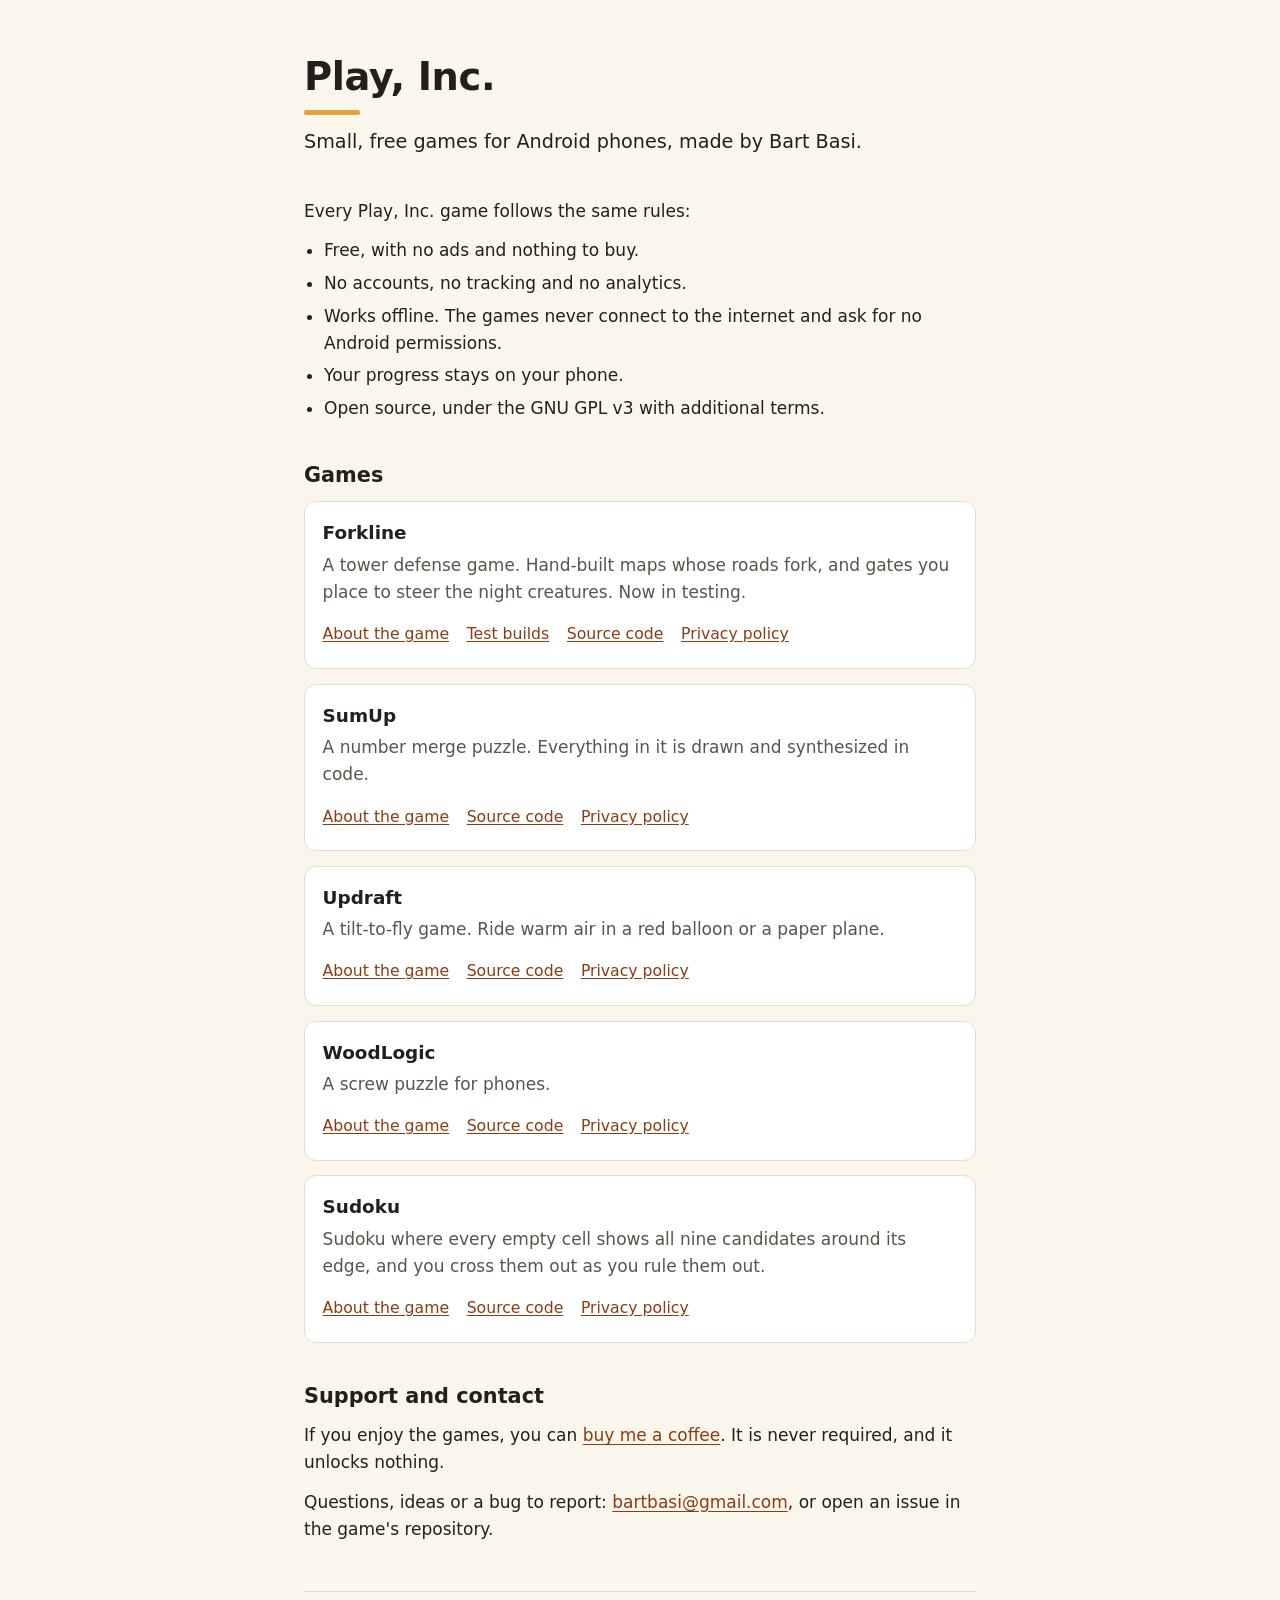
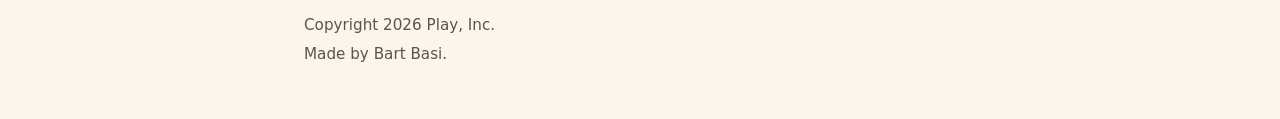
==== index.html @ bda2be67 "The Play, Inc. website: one page listing the games Lists Forkline, SumUp, Updraft, WoodLogic and Sud" ====
<!DOCTYPE html>
<html lang="en">
<head>
<meta charset="utf-8">
<meta name="viewport" content="width=device-width, initial-scale=1">
<title>Play, Inc.</title>
<meta name="description" content="Play, Inc. makes small, free games for Android phones. Offline, open source, no ads and no tracking.">
<style>
:root {
  color-scheme: light dark;
  --bg: #fbf6ec;
  --card: #ffffff;
  --ink: #23201c;
  --muted: #5b544a;
  --line: #e4dccd;
  --link: #8a3c12;
  --accent: #e3a33a;
}
@media (prefers-color-scheme: dark) {
  :root {
    --bg: #1b1a24;
    --card: #252431;
    --ink: #f3ece0;
    --muted: #b9b1a3;
    --line: #3a3847;
    --link: #f2b860;
    --accent: #e3a33a;
  }
}
* { box-sizing: border-box; }
html { background: var(--bg); }
body {
  margin: 0 auto;
  padding: 1.5rem 1rem 3rem;
  max-width: 44rem;
  background: var(--bg);
  color: var(--ink);
  font-family: system-ui, -apple-system, "Segoe UI", Roboto, "Helvetica Neue", Arial, sans-serif;
  font-size: 1.0625rem;
  line-height: 1.6;
}
header { padding: 2rem 0 1rem; }
h1 { font-size: 2.4rem; line-height: 1.1; margin: 0 0 0.75rem; letter-spacing: -0.01em; }
h1::after {
  content: "";
  display: block;
  width: 3.5rem;
  height: 0.3rem;
  margin-top: 0.75rem;
  border-radius: 0.2rem;
  background: var(--accent);
}
h2 { font-size: 1.3rem; line-height: 1.3; margin: 2.5rem 0 0.75rem; }
h3 { font-size: 1.15rem; margin: 0 0 0.25rem; }
p, ul { margin: 0.75rem 0; }
.lead { font-size: 1.2rem; color: var(--ink); }
a { color: var(--link); text-decoration: underline; text-underline-offset: 0.15em; }
.promise { padding-left: 1.25rem; }
.promise li { margin: 0.35rem 0; }
.games { list-style: none; padding: 0; margin: 0; display: grid; gap: 0.9rem; }
.games li {
  background: var(--card);
  border: 1px solid var(--line);
  border-radius: 0.75rem;
  padding: 1rem 1.1rem;
}
.games p { margin: 0.25rem 0 0.6rem; color: var(--muted); }
.links { display: flex; flex-wrap: wrap; gap: 0.4rem 1.1rem; font-size: 0.98rem; }
.links a { display: inline-block; padding: 0.35rem 0; }
footer {
  margin-top: 3rem;
  padding-top: 1rem;
  border-top: 1px solid var(--line);
  color: var(--muted);
  font-size: 0.95rem;
}
footer p { margin: 0.3rem 0; }
</style>
</head>
<body>
<header>
<h1>Play, Inc.</h1>
<p class="lead">Small, free games for Android phones, made by Bart Basi.</p>
</header>

<main>
<p>Every Play, Inc. game follows the same rules:</p>
<ul class="promise">
<li>Free, with no ads and nothing to buy.</li>
<li>No accounts, no tracking and no analytics.</li>
<li>Works offline. The games never connect to the internet and ask for no Android permissions.</li>
<li>Your progress stays on your phone.</li>
<li>Open source, under the GNU GPL v3 with additional terms.</li>
</ul>

<h2>Games</h2>
<ul class="games">
<li>
<h3>Forkline</h3>
<p>A tower defense game. Hand-built maps whose roads fork, and gates you place to steer the night creatures. Now in testing.</p>
<div class="links">
<a href="https://bartbasi.github.io/forkline/">About the game</a>
<a href="https://github.com/bartbasi/forkline/releases">Test builds</a>
<a href="https://github.com/bartbasi/forkline">Source code</a>
<a href="https://bartbasi.github.io/forkline/privacy-policy/">Privacy policy</a>
</div>
</li>
<li>
<h3>SumUp</h3>
<p>A number merge puzzle. Everything in it is drawn and synthesized in code.</p>
<div class="links">
<a href="https://bartbasi.github.io/SumUp/">About the game</a>
<a href="https://github.com/bartbasi/SumUp">Source code</a>
<a href="https://bartbasi.github.io/SumUp/privacy/">Privacy policy</a>
</div>
</li>
<li>
<h3>Updraft</h3>
<p>A tilt-to-fly game. Ride warm air in a red balloon or a paper plane.</p>
<div class="links">
<a href="https://bartbasi.github.io/Updraft/">About the game</a>
<a href="https://github.com/bartbasi/Updraft">Source code</a>
<a href="https://bartbasi.github.io/Updraft/privacy-policy/">Privacy policy</a>
</div>
</li>
<li>
<h3>WoodLogic</h3>
<p>A screw puzzle for phones.</p>
<div class="links">
<a href="https://bartbasi.github.io/WoodLogic/">About the game</a>
<a href="https://github.com/bartbasi/WoodLogic">Source code</a>
<a href="https://bartbasi.github.io/WoodLogic/privacy-policy/">Privacy policy</a>
</div>
</li>
<li>
<h3>Sudoku</h3>
<p>Sudoku where every empty cell shows all nine candidates around its edge, and you cross them out as you rule them out.</p>
<div class="links">
<a href="https://bartbasi.github.io/Sudoku/">About the game</a>
<a href="https://github.com/bartbasi/Sudoku">Source code</a>
<a href="https://bartbasi.github.io/Sudoku/privacy/">Privacy policy</a>
</div>
</li>
</ul>

<h2>Support and contact</h2>
<p>If you enjoy the games, you can <a href="https://buymeacoffee.com/playinc">buy me a coffee</a>. It is never required, and it unlocks nothing.</p>
<p>Questions, ideas or a bug to report: <a href="mailto:bartbasi@gmail.com">bartbasi@gmail.com</a>, or open an issue in the game's repository.</p>
</main>

<footer>
<p>Copyright 2026 Play, Inc.</p>
<p>Made by Bart Basi.</p>
</footer>
</body>
</html>
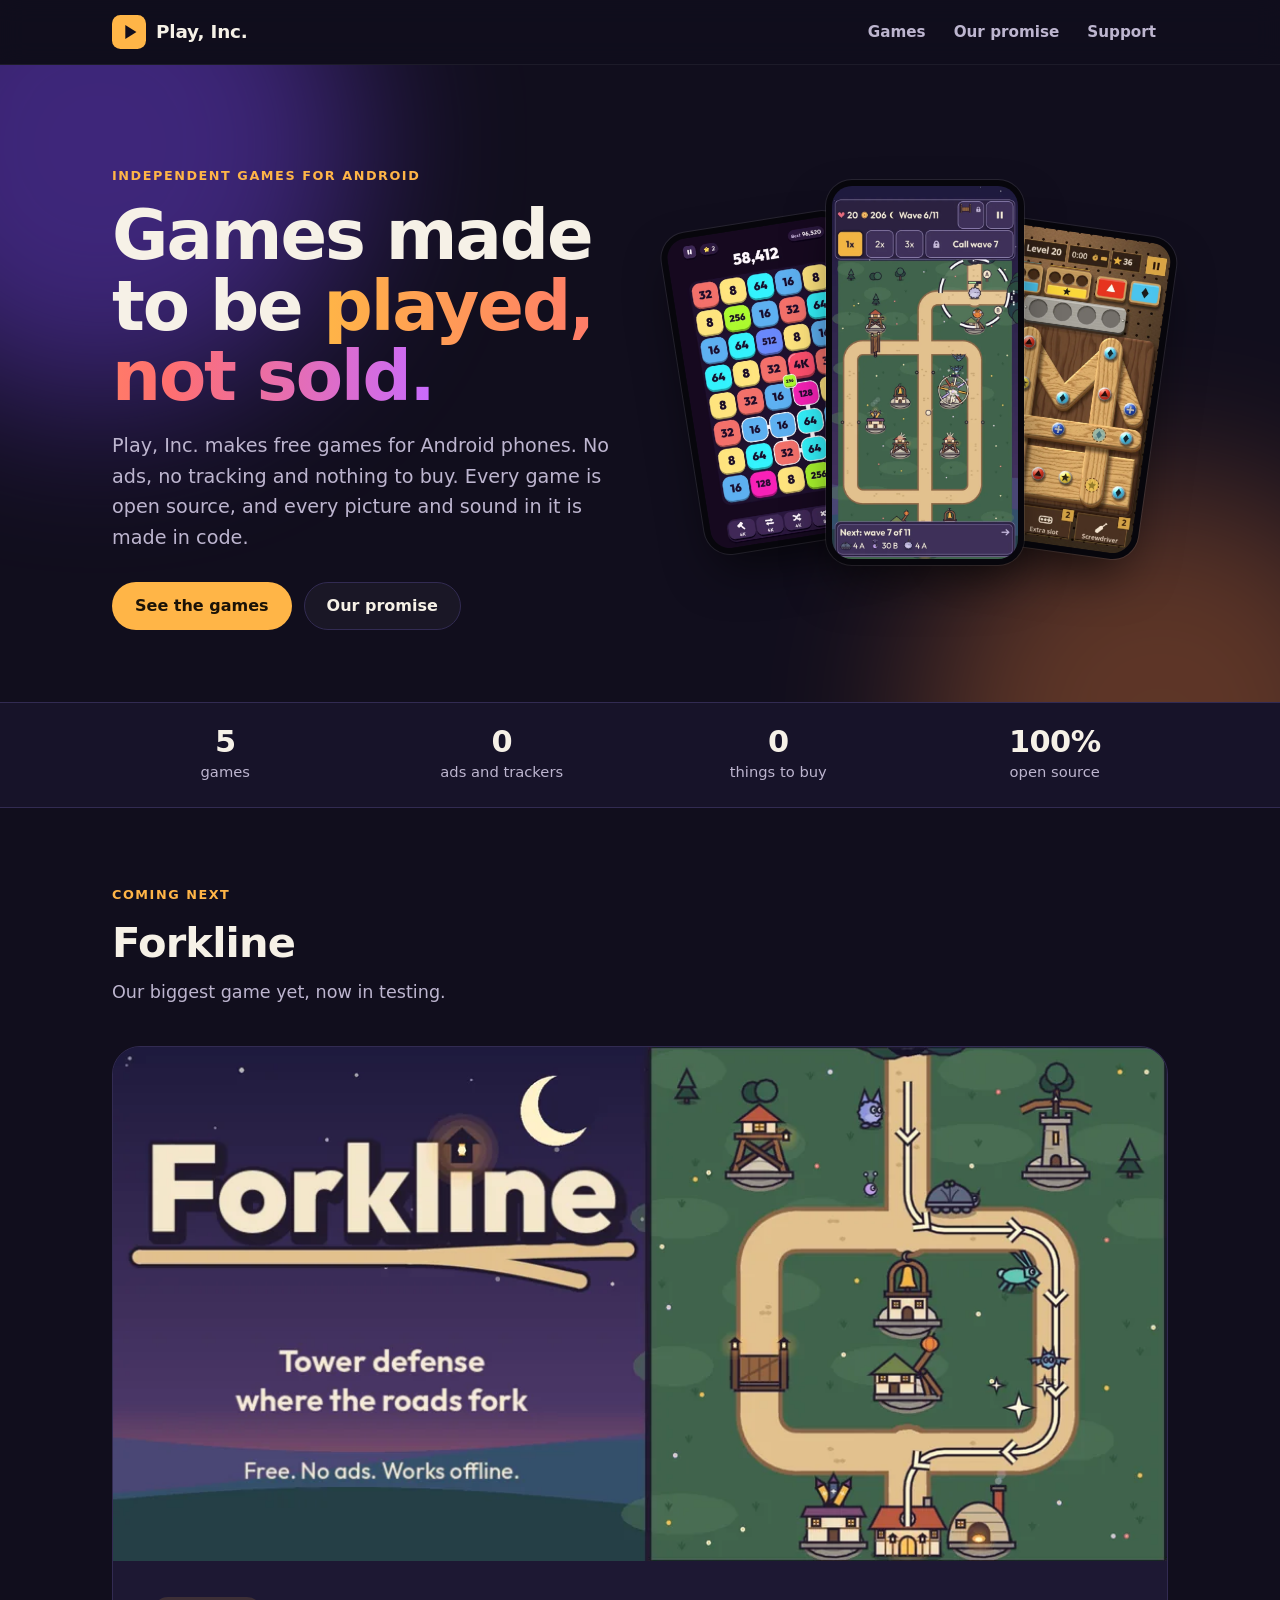
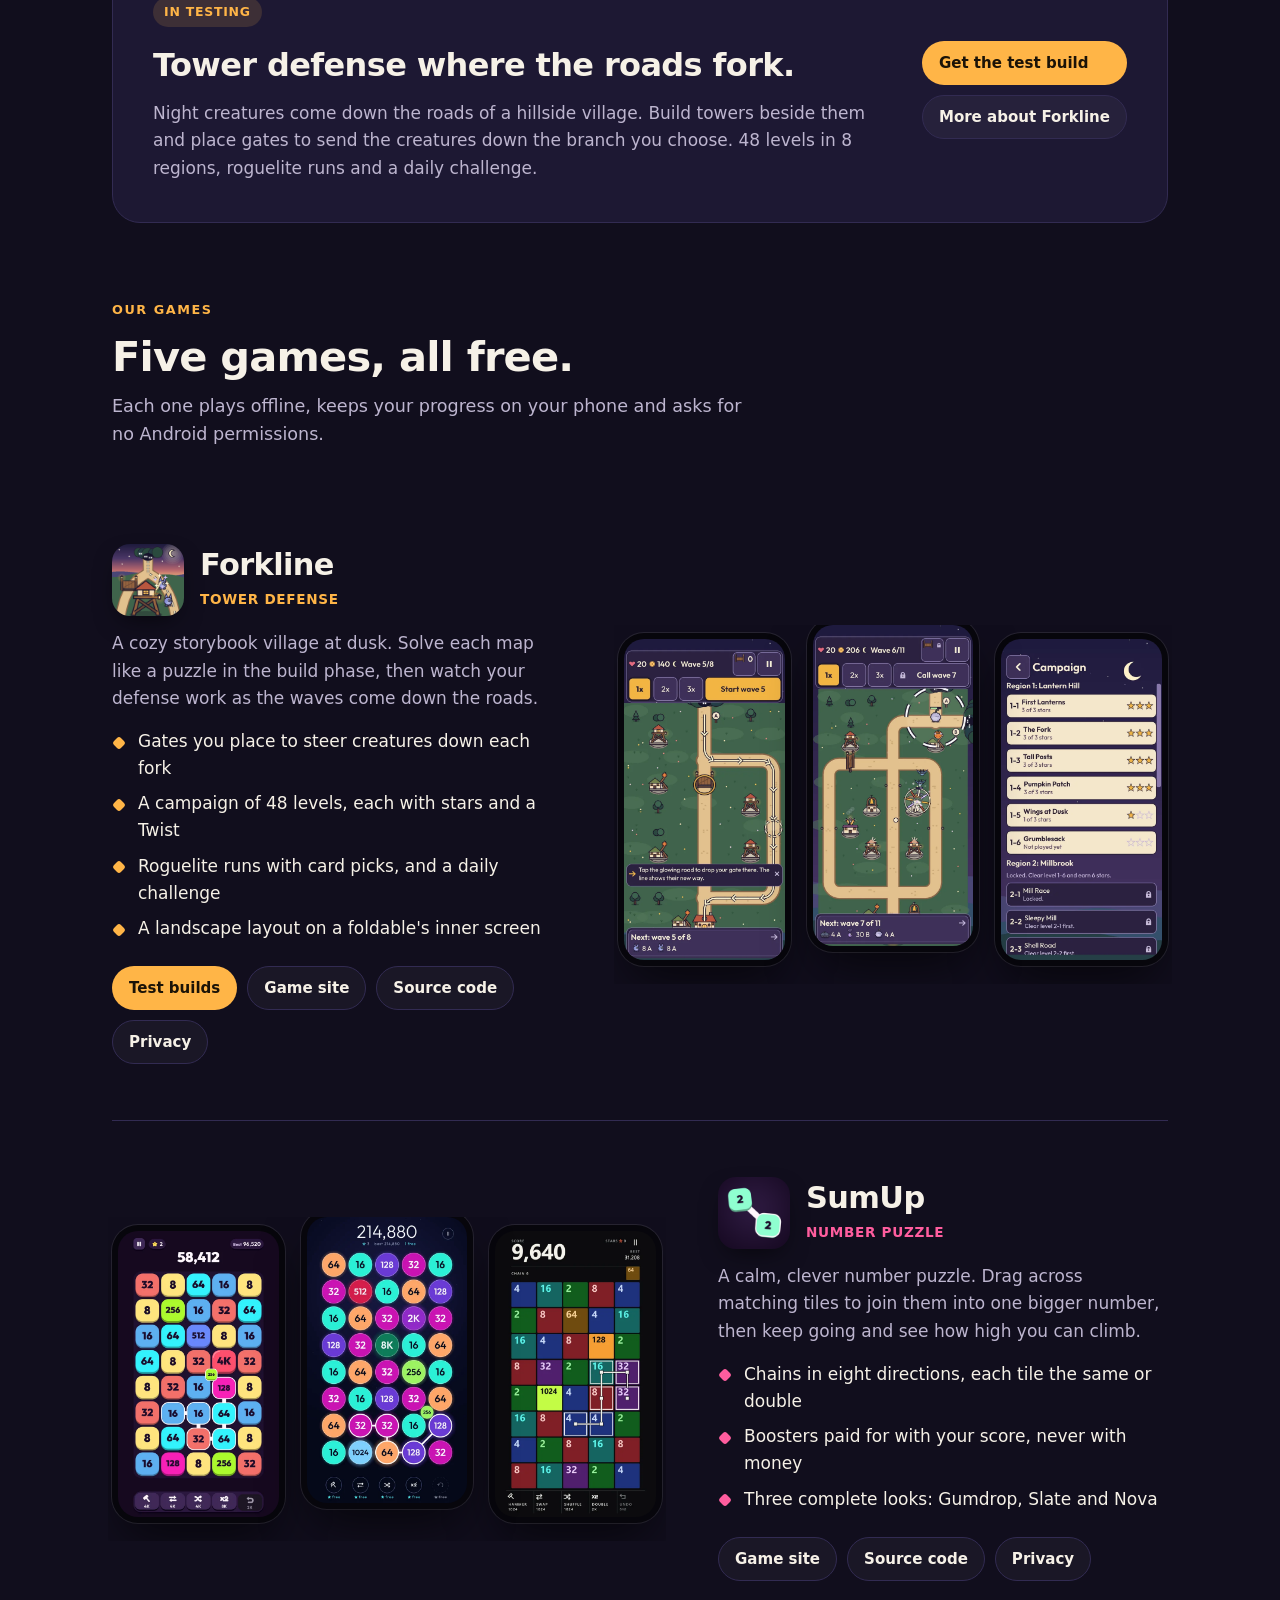
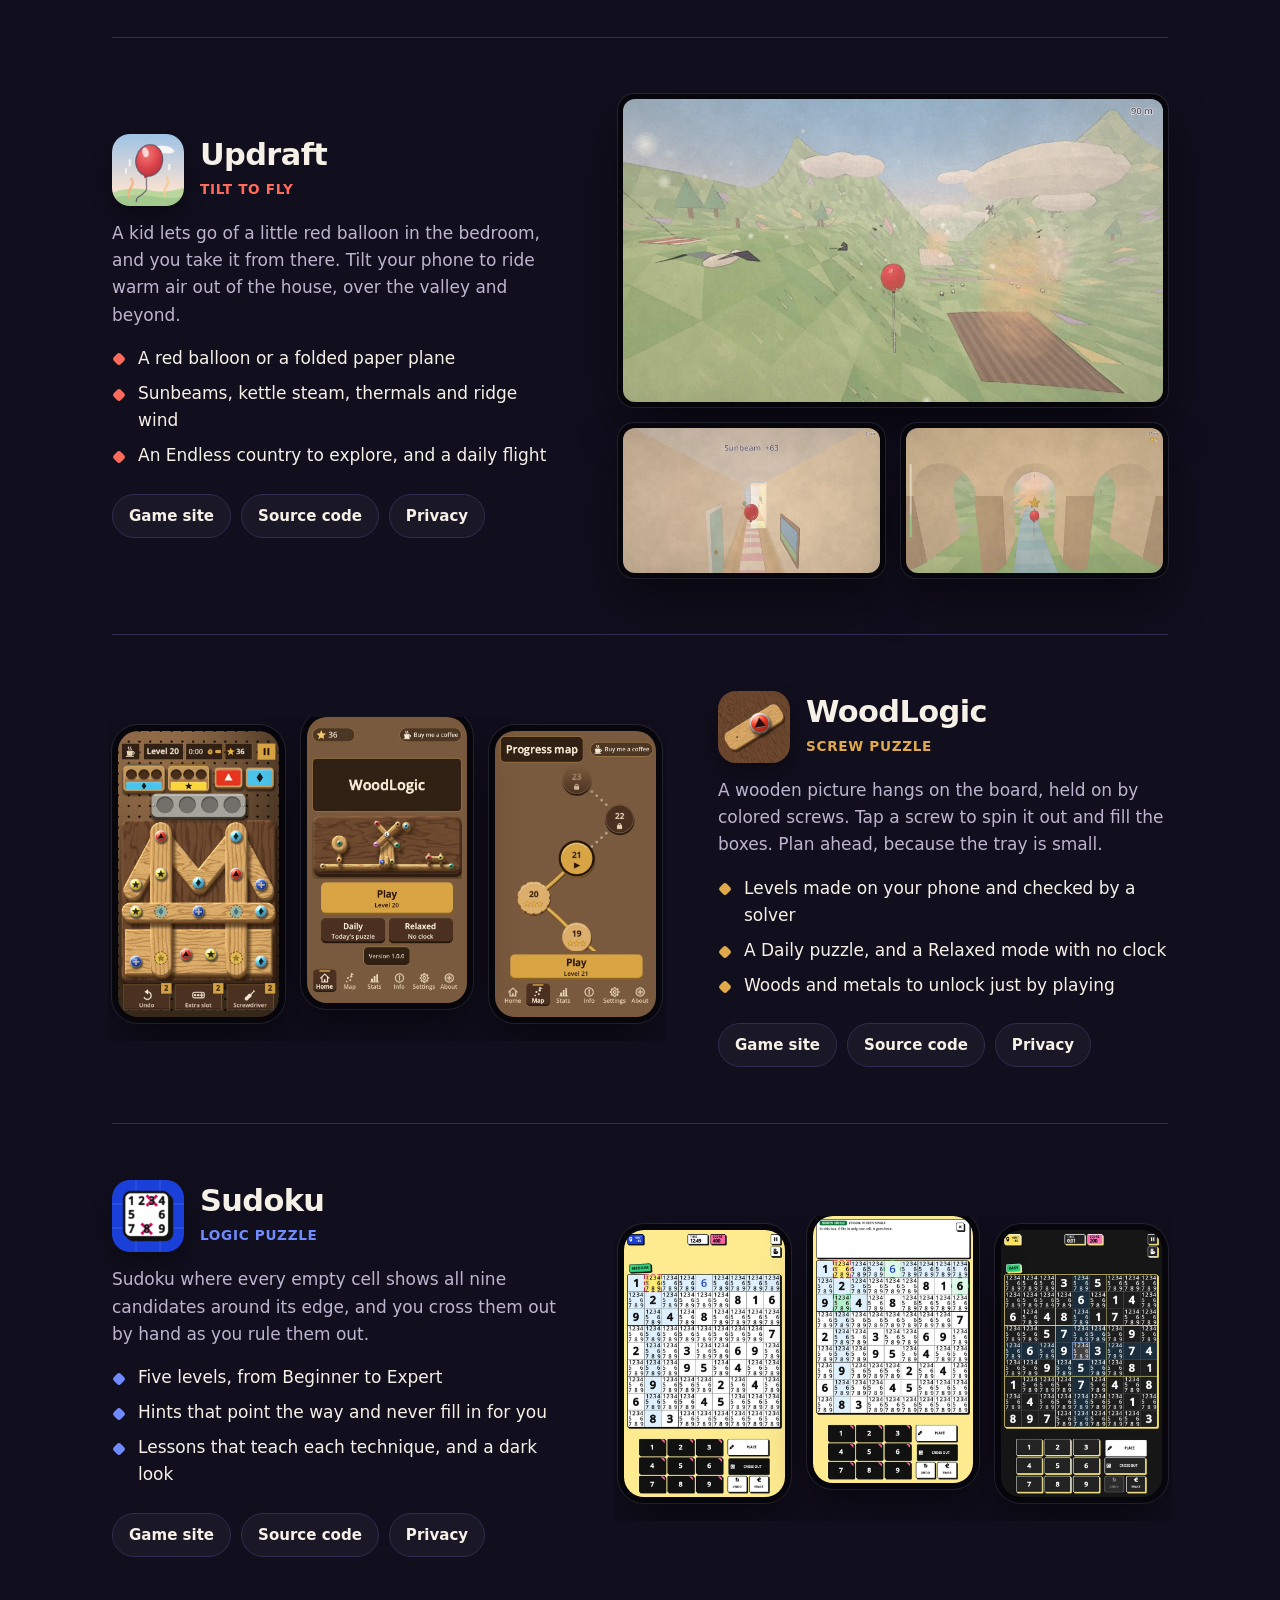
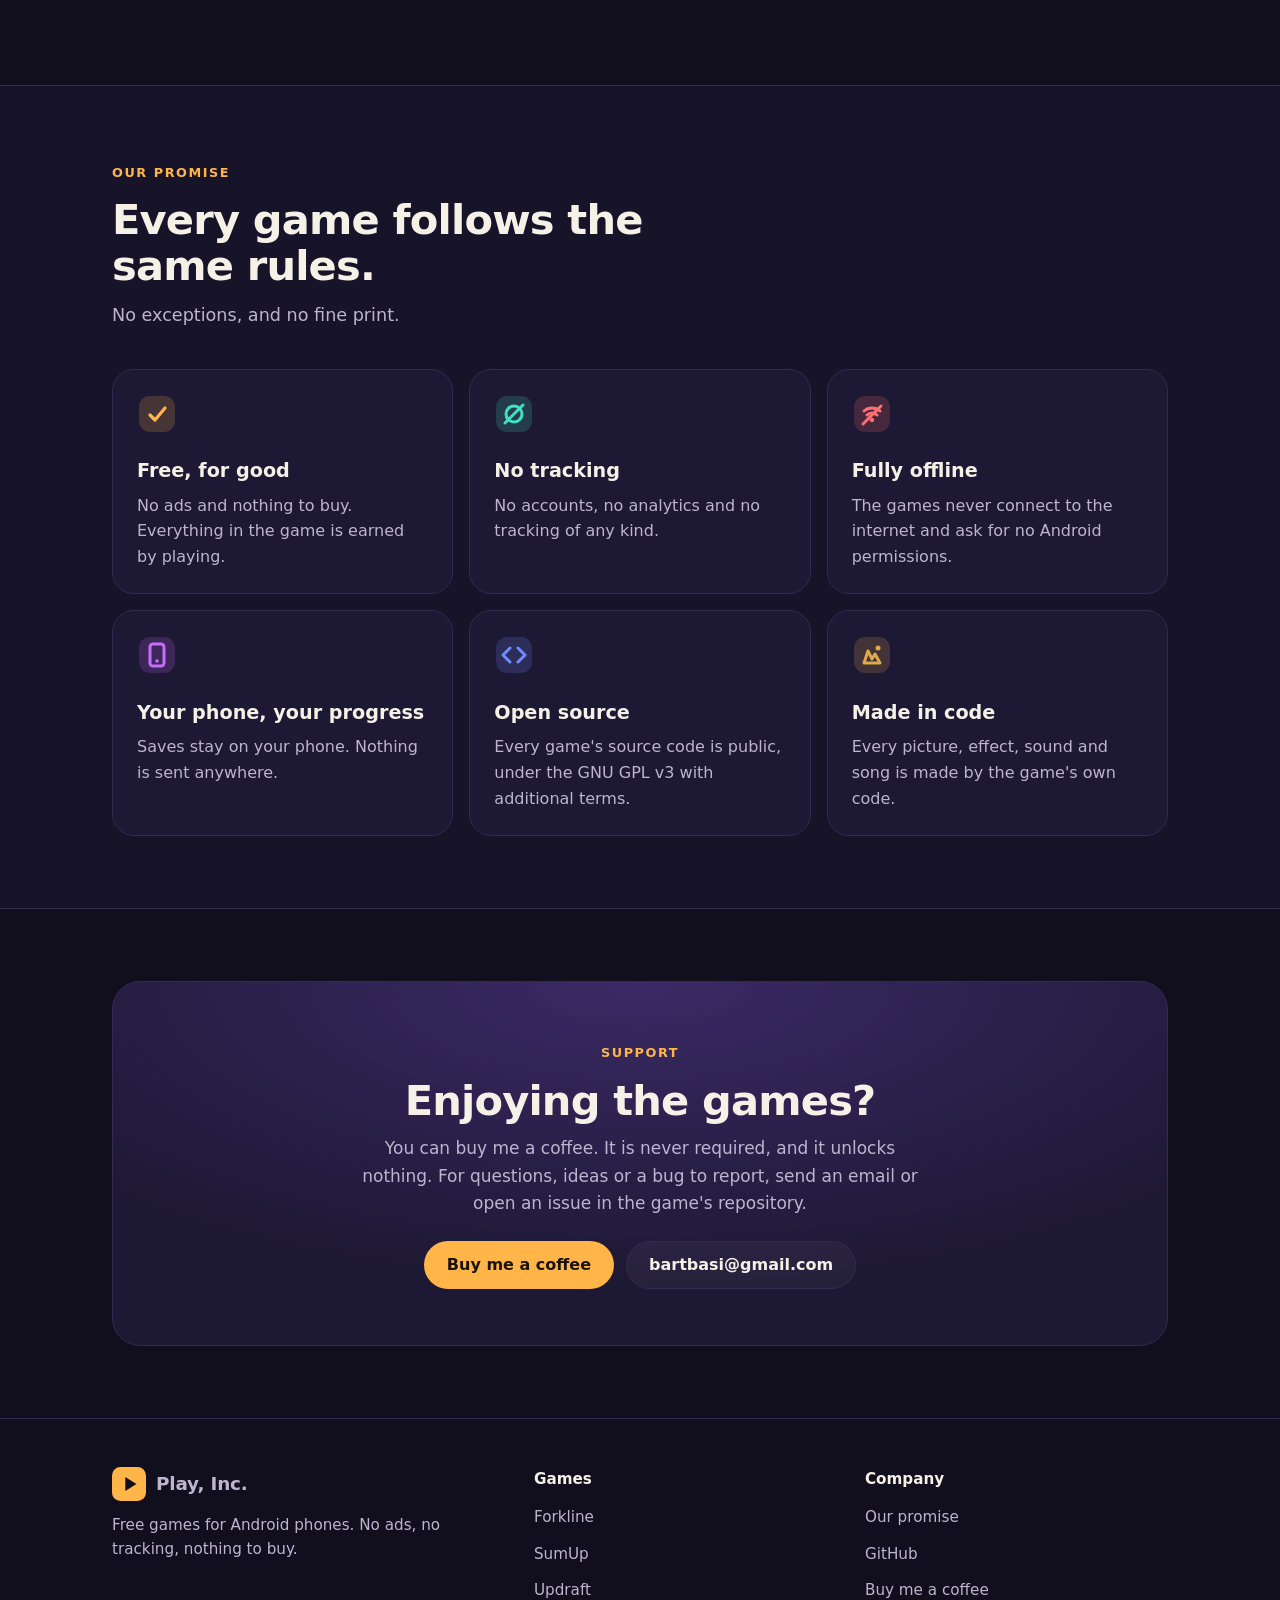
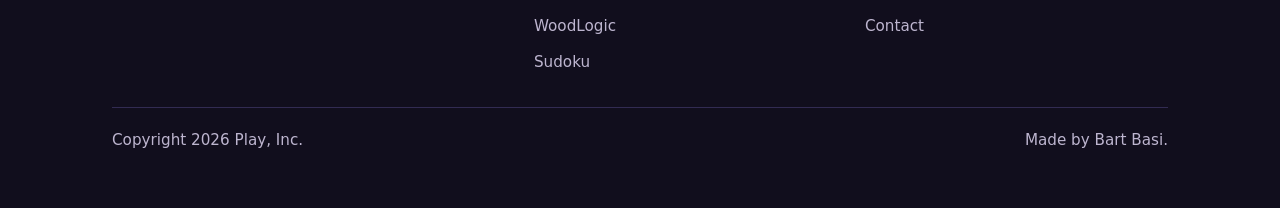
==== commit d8750892: "New site design with screenshots of every game A darker, fuller layout: a hero with three games, a F" ====
--- a/index.html
+++ b/index.html
@@ -3,154 +3,511 @@
 <head>
 <meta charset="utf-8">
 <meta name="viewport" content="width=device-width, initial-scale=1">
-<title>Play, Inc.</title>
-<meta name="description" content="Play, Inc. makes small, free games for Android phones. Offline, open source, no ads and no tracking.">
+<title>Play, Inc. | Free games for Android</title>
+<meta name="description" content="Play, Inc. makes free games for Android phones: Forkline, SumUp, Updraft, WoodLogic and Sudoku. No ads, no tracking, nothing to buy. Open source.">
+<meta name="theme-color" content="#110e1d">
+<meta property="og:title" content="Play, Inc.">
+<meta property="og:description" content="Free games for Android phones. No ads, no tracking, nothing to buy.">
+<meta property="og:type" content="website">
+<meta property="og:url" content="https://bartbasi.github.io/">
+<link rel="icon" href="data:image/svg+xml,%3Csvg xmlns='http://www.w3.org/2000/svg' viewBox='0 0 64 64'%3E%3Crect width='64' height='64' rx='16' fill='%23ffb547'/%3E%3Cpath d='M25 19v26l21-13z' fill='%23110e1d'/%3E%3C/svg%3E">
 <style>
 :root {
-  color-scheme: light dark;
-  --bg: #fbf6ec;
-  --card: #ffffff;
-  --ink: #23201c;
-  --muted: #5b544a;
-  --line: #e4dccd;
-  --link: #8a3c12;
-  --accent: #e3a33a;
-}
-@media (prefers-color-scheme: dark) {
-  :root {
-    --bg: #1b1a24;
-    --card: #252431;
-    --ink: #f3ece0;
-    --muted: #b9b1a3;
-    --line: #3a3847;
-    --link: #f2b860;
-    --accent: #e3a33a;
-  }
+  color-scheme: dark;
+  --bg: #110e1d;
+  --bg2: #171329;
+  --card: #1d1833;
+  --card2: #241e3f;
+  --ink: #f6f1e7;
+  --muted: #bdb5cf;
+  --line: #322b52;
+  --amber: #ffb547;
+  --coral: #ff6f6f;
+  --teal: #3fe0c5;
+  --radius: 22px;
+  --wrap: 1120px;
 }
 * { box-sizing: border-box; }
-html { background: var(--bg); }
+html { scroll-behavior: smooth; background: var(--bg); }
 body {
-  margin: 0 auto;
-  padding: 1.5rem 1rem 3rem;
-  max-width: 44rem;
+  margin: 0;
   background: var(--bg);
   color: var(--ink);
   font-family: system-ui, -apple-system, "Segoe UI", Roboto, "Helvetica Neue", Arial, sans-serif;
   font-size: 1.0625rem;
   line-height: 1.6;
-}
-header { padding: 2rem 0 1rem; }
-h1 { font-size: 2.4rem; line-height: 1.1; margin: 0 0 0.75rem; letter-spacing: -0.01em; }
-h1::after {
-  content: "";
-  display: block;
-  width: 3.5rem;
-  height: 0.3rem;
-  margin-top: 0.75rem;
-  border-radius: 0.2rem;
-  background: var(--accent);
-}
-h2 { font-size: 1.3rem; line-height: 1.3; margin: 2.5rem 0 0.75rem; }
-h3 { font-size: 1.15rem; margin: 0 0 0.25rem; }
-p, ul { margin: 0.75rem 0; }
-.lead { font-size: 1.2rem; color: var(--ink); }
-a { color: var(--link); text-decoration: underline; text-underline-offset: 0.15em; }
-.promise { padding-left: 1.25rem; }
-.promise li { margin: 0.35rem 0; }
-.games { list-style: none; padding: 0; margin: 0; display: grid; gap: 0.9rem; }
-.games li {
-  background: var(--card);
+  overflow-x: hidden;
+}
+img { display: block; max-width: 100%; height: auto; }
+a { color: inherit; }
+.wrap { max-width: var(--wrap); margin: 0 auto; padding: 0 16px; }
+@media (min-width: 700px) { .wrap { padding: 0 32px; } }
+
+/* Top bar */
+.top {
+  position: sticky; top: 0; z-index: 10;
+  background: rgba(17, 14, 29, 0.82);
+  backdrop-filter: blur(12px);
+  -webkit-backdrop-filter: blur(12px);
+  border-bottom: 1px solid rgba(255, 255, 255, 0.06);
+}
+.top .wrap { display: flex; align-items: center; justify-content: space-between; height: 64px; gap: 16px; }
+.brand { display: flex; align-items: center; gap: 10px; text-decoration: none; font-weight: 800; font-size: 1.15rem; letter-spacing: -0.01em; }
+.mark { width: 34px; height: 34px; flex: none; }
+.nav { display: flex; gap: 4px; }
+.nav a { text-decoration: none; color: var(--muted); font-size: 0.95rem; font-weight: 600; padding: 10px 12px; border-radius: 10px; }
+.nav a:hover { color: var(--ink); background: rgba(255, 255, 255, 0.06); }
+@media (max-width: 520px) { .nav a.hide-sm { display: none; } }
+
+/* Hero */
+.hero { position: relative; padding: 64px 0 40px; overflow: hidden; }
+.hero::before, .hero::after {
+  content: ""; position: absolute; border-radius: 50%; filter: blur(80px); opacity: 0.5; z-index: 0;
+}
+.hero::before { width: 520px; height: 520px; background: #6b3fd6; top: -180px; left: -160px; }
+.hero::after { width: 480px; height: 480px; background: #ff8a3d; bottom: -260px; right: -120px; opacity: 0.32; }
+.hero .wrap { position: relative; z-index: 1; display: grid; gap: 40px; align-items: center; }
+@media (min-width: 900px) { .hero .wrap { grid-template-columns: 1.05fr 1fr; } .hero { padding: 96px 0 72px; } }
+.eyebrow { display: inline-block; font-size: 0.8rem; font-weight: 800; letter-spacing: 0.12em; text-transform: uppercase; color: var(--amber); margin-bottom: 14px; }
+h1 { font-size: clamp(2.5rem, 7vw, 4.3rem); line-height: 1.02; letter-spacing: -0.03em; margin: 0 0 20px; font-weight: 900; }
+h1 .grad { background: linear-gradient(90deg, var(--amber), var(--coral) 55%, #c86bff); -webkit-background-clip: text; background-clip: text; color: transparent; }
+.lead { font-size: 1.2rem; color: var(--muted); max-width: 34rem; margin: 0 0 28px; }
+.ctas { display: flex; flex-wrap: wrap; gap: 12px; }
+.btn {
+  display: inline-flex; align-items: center; gap: 8px; min-height: 48px; padding: 0 22px;
+  border-radius: 999px; font-weight: 700; font-size: 1rem; text-decoration: none;
+  border: 1px solid transparent; transition: transform 0.15s ease, background 0.15s ease;
+}
+.btn:hover { transform: translateY(-2px); }
+.btn.primary { background: var(--amber); color: #1b1307; }
+.btn.ghost { border-color: var(--line); background: rgba(255, 255, 255, 0.04); color: var(--ink); }
+.btn.ghost:hover { background: rgba(255, 255, 255, 0.09); }
+.btn.small { min-height: 44px; padding: 0 16px; font-size: 0.94rem; }
+
+.collage { position: relative; height: 430px; max-width: 520px; width: 100%; margin: 0 auto; }
+.collage .phone { position: absolute; width: 38%; }
+.collage .p1 { left: 2%; top: 40px; transform: rotate(-9deg); }
+.collage .p2 { left: 31%; top: 0; z-index: 2; width: 40%; }
+.collage .p3 { right: 2%; top: 46px; transform: rotate(8deg); }
+@media (max-width: 520px) { .collage { height: 330px; } }
+
+/* Phone frames */
+.phone {
+  border-radius: 26px; padding: 6px; background: #07060c;
+  box-shadow: 0 0 0 1px rgba(255, 255, 255, 0.09), 0 24px 50px -12px rgba(0, 0, 0, 0.65);
+}
+.phone img { border-radius: 20px; width: 100%; }
+.wide { border-radius: 16px; padding: 5px; }
+.wide img { border-radius: 12px; }
+
+/* Stats strip */
+.stats { border-top: 1px solid var(--line); border-bottom: 1px solid var(--line); background: var(--bg2); }
+.stats ul { list-style: none; margin: 0 auto; padding: 22px 16px; display: grid; grid-template-columns: repeat(2, 1fr); gap: 18px; max-width: var(--wrap); text-align: center; }
+@media (min-width: 700px) { .stats ul { grid-template-columns: repeat(4, 1fr); } }
+.stats b { display: block; font-size: 1.9rem; font-weight: 900; letter-spacing: -0.02em; line-height: 1.1; }
+.stats span { color: var(--muted); font-size: 0.92rem; }
+
+/* Sections */
+section { padding: 72px 0; }
+.section-head { max-width: 40rem; margin-bottom: 40px; }
+h2 { font-size: clamp(1.9rem, 4.4vw, 2.6rem); line-height: 1.1; letter-spacing: -0.02em; margin: 0 0 12px; font-weight: 900; }
+.section-head p { color: var(--muted); margin: 0; font-size: 1.1rem; }
+
+/* Featured */
+.featured {
+  border-radius: 28px; overflow: hidden; background: var(--card);
+  border: 1px solid var(--line); display: grid;
+}
+.featured .art img { width: 100%; }
+.featured .body { padding: 28px 24px 30px; }
+@media (min-width: 900px) {
+  .featured .body { padding: 36px 40px 40px; display: grid; grid-template-columns: 1fr auto; gap: 8px 48px; align-items: end; }
+  .featured .body .pill, .featured .body h3, .featured .body p { grid-column: 1; }
+  .featured .body .pill { justify-self: start; }
+  .featured .body .links { grid-column: 2; grid-row: 1 / span 3; flex-direction: column; align-self: center; }
+  .featured .body p { margin-bottom: 0; }
+}
+.pill {
+  display: inline-block; font-size: 0.78rem; font-weight: 800; letter-spacing: 0.06em; text-transform: uppercase;
+  padding: 5px 11px; border-radius: 999px; background: rgba(255, 181, 71, 0.14); color: var(--amber);
+}
+.featured h3 { font-size: 2rem; margin: 12px 0 8px; letter-spacing: -0.02em; line-height: 1.15; }
+.featured p { color: var(--muted); margin: 0 0 22px; }
+
+/* Game rows */
+.game { padding: 56px 0; border-top: 1px solid var(--line); }
+.game:first-of-type { border-top: 0; }
+.game .grid { display: grid; gap: 32px; align-items: center; }
+@media (min-width: 900px) {
+  .game .grid { grid-template-columns: 0.9fr 1.1fr; gap: 56px; }
+  .game.flip .grid { grid-template-columns: 1.1fr 0.9fr; }
+  .game.flip .info { order: 2; }
+  .shots { grid-auto-flow: row; grid-template-columns: repeat(3, minmax(0, 1fr)); overflow: visible; }
+}
+.title-row { display: flex; align-items: center; gap: 16px; margin-bottom: 14px; }
+.app-icon { width: 72px; height: 72px; border-radius: 18px; flex: none; box-shadow: 0 10px 24px -8px rgba(0, 0, 0, 0.6); }
+.game h3 { font-size: 1.9rem; line-height: 1.1; margin: 0 0 4px; letter-spacing: -0.02em; }
+.genre { font-size: 0.85rem; font-weight: 700; letter-spacing: 0.05em; text-transform: uppercase; color: var(--accent); }
+.game .info > p { color: var(--muted); margin: 0 0 16px; }
+.feats { list-style: none; padding: 0; margin: 0 0 24px; display: grid; gap: 8px; }
+.feats li { position: relative; padding-left: 26px; }
+.feats li::before {
+  content: ""; position: absolute; left: 0; top: 0.45em; width: 14px; height: 14px; border-radius: 4px;
+  background: var(--accent); transform: rotate(45deg) scale(0.7);
+}
+.links { display: flex; flex-wrap: wrap; gap: 10px; }
+.shots {
+  display: grid; grid-auto-flow: column; grid-auto-columns: minmax(170px, 1fr); gap: 16px;
+  overflow-x: auto; scroll-snap-type: x mandatory; padding: 8px 4px 18px; margin: 0 -4px;
+  scrollbar-width: thin;
+}
+.shots > * { scroll-snap-align: start; }
+.shots.land { grid-auto-columns: minmax(280px, 1fr); }
+@media (max-width: 899px) { .shots { grid-auto-columns: 62%; } .shots.land { grid-auto-columns: 86%; } }
+.shots .phone:nth-child(2) { transform: translateY(-14px); }
+@media (max-width: 899px) { .shots .phone:nth-child(2) { transform: none; } }
+.land-stack { display: grid; gap: 16px; }
+.land-stack .wide:first-child { grid-column: 1 / -1; }
+@media (min-width: 600px) { .land-stack { grid-template-columns: 1fr 1fr; } }
+
+/* Promise */
+.promise { background: var(--bg2); border-top: 1px solid var(--line); border-bottom: 1px solid var(--line); }
+.cards { display: grid; gap: 16px; grid-template-columns: 1fr; }
+@media (min-width: 600px) { .cards { grid-template-columns: repeat(2, 1fr); } }
+@media (min-width: 960px) { .cards { grid-template-columns: repeat(3, 1fr); } }
+.card { background: var(--card); border: 1px solid var(--line); border-radius: var(--radius); padding: 24px; }
+.card svg { width: 40px; height: 40px; margin-bottom: 14px; }
+.card h3 { margin: 0 0 6px; font-size: 1.2rem; }
+.card p { margin: 0; color: var(--muted); font-size: 1rem; }
+
+/* Support */
+.support-box {
+  border-radius: 28px; padding: 40px 24px; text-align: center;
+  background: radial-gradient(120% 140% at 50% 0%, #3a2a66 0%, var(--card) 60%);
   border: 1px solid var(--line);
-  border-radius: 0.75rem;
-  padding: 1rem 1.1rem;
-}
-.games p { margin: 0.25rem 0 0.6rem; color: var(--muted); }
-.links { display: flex; flex-wrap: wrap; gap: 0.4rem 1.1rem; font-size: 0.98rem; }
-.links a { display: inline-block; padding: 0.35rem 0; }
-footer {
-  margin-top: 3rem;
-  padding-top: 1rem;
-  border-top: 1px solid var(--line);
-  color: var(--muted);
-  font-size: 0.95rem;
-}
+}
+@media (min-width: 700px) { .support-box { padding: 56px; } }
+.support-box p { color: var(--muted); max-width: 36rem; margin: 0 auto 24px; }
+.support-box .ctas { justify-content: center; }
+
+footer { padding: 48px 0 56px; color: var(--muted); font-size: 0.95rem; border-top: 1px solid var(--line); }
+footer .wrap { display: grid; gap: 28px; }
+@media (min-width: 800px) { footer .wrap { grid-template-columns: 1.3fr 1fr 1fr; } }
+footer h4 { color: var(--ink); margin: 0 0 10px; font-size: 0.95rem; }
+footer ul { list-style: none; padding: 0; margin: 0; display: grid; gap: 4px; }
+footer ul a { text-decoration: none; display: inline-block; padding: 4px 0; }
+footer ul a:hover { color: var(--ink); text-decoration: underline; }
 footer p { margin: 0.3rem 0; }
+.fine { grid-column: 1 / -1; border-top: 1px solid var(--line); padding-top: 20px; display: flex; flex-wrap: wrap; justify-content: space-between; gap: 8px; }
+
+a:focus-visible, .btn:focus-visible { outline: 3px solid var(--amber); outline-offset: 3px; }
+@media (prefers-reduced-motion: reduce) { html { scroll-behavior: auto; } .btn { transition: none; } .btn:hover { transform: none; } }
 </style>
 </head>
 <body>
-<header>
-<h1>Play, Inc.</h1>
-<p class="lead">Small, free games for Android phones, made by Bart Basi.</p>
+
+<header class="top">
+  <div class="wrap">
+    <a class="brand" href="#">
+      <svg class="mark" viewBox="0 0 64 64" aria-hidden="true"><rect width="64" height="64" rx="16" fill="#ffb547"/><path d="M25 19v26l21-13z" fill="#110e1d"/></svg>
+      Play, Inc.
+    </a>
+    <nav class="nav" aria-label="Main">
+      <a href="#games">Games</a>
+      <a class="hide-sm" href="#promise">Our promise</a>
+      <a href="#support">Support</a>
+    </nav>
+  </div>
 </header>
 
 <main>
-<p>Every Play, Inc. game follows the same rules:</p>
-<ul class="promise">
-<li>Free, with no ads and nothing to buy.</li>
-<li>No accounts, no tracking and no analytics.</li>
-<li>Works offline. The games never connect to the internet and ask for no Android permissions.</li>
-<li>Your progress stays on your phone.</li>
-<li>Open source, under the GNU GPL v3 with additional terms.</li>
-</ul>
-
-<h2>Games</h2>
-<ul class="games">
-<li>
-<h3>Forkline</h3>
-<p>A tower defense game. Hand-built maps whose roads fork, and gates you place to steer the night creatures. Now in testing.</p>
-<div class="links">
-<a href="https://bartbasi.github.io/forkline/">About the game</a>
-<a href="https://github.com/bartbasi/forkline/releases">Test builds</a>
-<a href="https://github.com/bartbasi/forkline">Source code</a>
-<a href="https://bartbasi.github.io/forkline/privacy-policy/">Privacy policy</a>
+<section class="hero">
+  <div class="wrap">
+    <div>
+      <span class="eyebrow">Independent games for Android</span>
+      <h1>Games made to be <span class="grad">played, not sold.</span></h1>
+      <p class="lead">Play, Inc. makes free games for Android phones. No ads, no tracking and nothing to buy. Every game is open source, and every picture and sound in it is made in code.</p>
+      <div class="ctas">
+        <a class="btn primary" href="#games">See the games</a>
+        <a class="btn ghost" href="#promise">Our promise</a>
+      </div>
+    </div>
+    <div class="collage" aria-hidden="true">
+      <div class="phone p1"><img src="img/sumup/chain.webp" width="540" height="960" alt=""></div>
+      <div class="phone p2"><img src="img/forkline/wave.webp" width="540" height="1080" alt=""></div>
+      <div class="phone p3"><img src="img/woodlogic/board.webp" width="540" height="960" alt=""></div>
+    </div>
+  </div>
+</section>
+
+<div class="stats">
+  <ul>
+    <li><b>5</b><span>games</span></li>
+    <li><b>0</b><span>ads and trackers</span></li>
+    <li><b>0</b><span>things to buy</span></li>
+    <li><b>100%</b><span>open source</span></li>
+  </ul>
 </div>
-</li>
-<li>
-<h3>SumUp</h3>
-<p>A number merge puzzle. Everything in it is drawn and synthesized in code.</p>
-<div class="links">
-<a href="https://bartbasi.github.io/SumUp/">About the game</a>
-<a href="https://github.com/bartbasi/SumUp">Source code</a>
-<a href="https://bartbasi.github.io/SumUp/privacy/">Privacy policy</a>
-</div>
-</li>
-<li>
-<h3>Updraft</h3>
-<p>A tilt-to-fly game. Ride warm air in a red balloon or a paper plane.</p>
-<div class="links">
-<a href="https://bartbasi.github.io/Updraft/">About the game</a>
-<a href="https://github.com/bartbasi/Updraft">Source code</a>
-<a href="https://bartbasi.github.io/Updraft/privacy-policy/">Privacy policy</a>
-</div>
-</li>
-<li>
-<h3>WoodLogic</h3>
-<p>A screw puzzle for phones.</p>
-<div class="links">
-<a href="https://bartbasi.github.io/WoodLogic/">About the game</a>
-<a href="https://github.com/bartbasi/WoodLogic">Source code</a>
-<a href="https://bartbasi.github.io/WoodLogic/privacy-policy/">Privacy policy</a>
-</div>
-</li>
-<li>
-<h3>Sudoku</h3>
-<p>Sudoku where every empty cell shows all nine candidates around its edge, and you cross them out as you rule them out.</p>
-<div class="links">
-<a href="https://bartbasi.github.io/Sudoku/">About the game</a>
-<a href="https://github.com/bartbasi/Sudoku">Source code</a>
-<a href="https://bartbasi.github.io/Sudoku/privacy/">Privacy policy</a>
-</div>
-</li>
-</ul>
-
-<h2>Support and contact</h2>
-<p>If you enjoy the games, you can <a href="https://buymeacoffee.com/playinc">buy me a coffee</a>. It is never required, and it unlocks nothing.</p>
-<p>Questions, ideas or a bug to report: <a href="mailto:bartbasi@gmail.com">bartbasi@gmail.com</a>, or open an issue in the game's repository.</p>
+
+<section id="games">
+  <div class="wrap">
+    <div class="section-head">
+      <span class="eyebrow">Coming next</span>
+      <h2>Forkline</h2>
+      <p>Our biggest game yet, now in testing.</p>
+    </div>
+    <div class="featured">
+      <div class="art"><img src="img/forkline/feature.webp" width="1024" height="500" alt="Forkline: a lantern-lit watch post beside a forked road at dusk, with night creatures coming down it."></div>
+      <div class="body">
+        <span class="pill">In testing</span>
+        <h3>Tower defense where the roads fork.</h3>
+        <p>Night creatures come down the roads of a hillside village. Build towers beside them and place gates to send the creatures down the branch you choose. 48 levels in 8 regions, roguelite runs and a daily challenge.</p>
+        <div class="links">
+          <a class="btn primary small" href="https://github.com/bartbasi/forkline/releases">Get the test build</a>
+          <a class="btn ghost small" href="#forkline">More about Forkline</a>
+        </div>
+      </div>
+    </div>
+  </div>
+</section>
+
+<section style="padding-top: 0;">
+  <div class="wrap">
+    <div class="section-head">
+      <span class="eyebrow">Our games</span>
+      <h2>Five games, all free.</h2>
+      <p>Each one plays offline, keeps your progress on your phone and asks for no Android permissions.</p>
+    </div>
+
+    <article class="game" id="forkline" style="--accent: #ffb547;">
+      <div class="grid">
+        <div class="info">
+          <div class="title-row">
+            <img class="app-icon" src="img/forkline/icon.png" width="192" height="192" alt="">
+            <div><h3>Forkline</h3><span class="genre">Tower defense</span></div>
+          </div>
+          <p>A cozy storybook village at dusk. Solve each map like a puzzle in the build phase, then watch your defense work as the waves come down the roads.</p>
+          <ul class="feats">
+            <li>Gates you place to steer creatures down each fork</li>
+            <li>A campaign of 48 levels, each with stars and a Twist</li>
+            <li>Roguelite runs with card picks, and a daily challenge</li>
+            <li>A landscape layout on a foldable's inner screen</li>
+          </ul>
+          <div class="links">
+            <a class="btn primary small" href="https://github.com/bartbasi/forkline/releases">Test builds</a>
+            <a class="btn ghost small" href="https://bartbasi.github.io/forkline/">Game site</a>
+            <a class="btn ghost small" href="https://github.com/bartbasi/forkline">Source code</a>
+            <a class="btn ghost small" href="https://bartbasi.github.io/forkline/privacy-policy/">Privacy</a>
+          </div>
+        </div>
+        <div class="shots">
+          <div class="phone"><img src="img/forkline/build.webp" width="540" height="1080" loading="lazy" alt="Forkline build phase: towers beside a forked road, with a gate closing one branch."></div>
+          <div class="phone"><img src="img/forkline/wave.webp" width="540" height="1080" loading="lazy" alt="Forkline during a wave: creatures on the road and towers firing."></div>
+          <div class="phone"><img src="img/forkline/levels.webp" width="540" height="1080" loading="lazy" alt="Forkline campaign list with stars earned on each level."></div>
+        </div>
+      </div>
+    </article>
+
+    <article class="game flip" id="sumup" style="--accent: #ff5d9e;">
+      <div class="grid">
+        <div class="info">
+          <div class="title-row">
+            <img class="app-icon" src="img/sumup/icon.png" width="192" height="192" alt="">
+            <div><h3>SumUp</h3><span class="genre">Number puzzle</span></div>
+          </div>
+          <p>A calm, clever number puzzle. Drag across matching tiles to join them into one bigger number, then keep going and see how high you can climb.</p>
+          <ul class="feats">
+            <li>Chains in eight directions, each tile the same or double</li>
+            <li>Boosters paid for with your score, never with money</li>
+            <li>Three complete looks: Gumdrop, Slate and Nova</li>
+          </ul>
+          <div class="links">
+            <a class="btn ghost small" href="https://bartbasi.github.io/SumUp/">Game site</a>
+            <a class="btn ghost small" href="https://github.com/bartbasi/SumUp">Source code</a>
+            <a class="btn ghost small" href="https://bartbasi.github.io/SumUp/privacy/">Privacy</a>
+          </div>
+        </div>
+        <div class="shots">
+          <div class="phone"><img src="img/sumup/chain.webp" width="540" height="960" loading="lazy" alt="SumUp in the Gumdrop look: a chain of matching tiles being joined."></div>
+          <div class="phone"><img src="img/sumup/nova.webp" width="540" height="960" loading="lazy" alt="SumUp in the Nova look, with round glowing tiles."></div>
+          <div class="phone"><img src="img/sumup/slate.webp" width="540" height="960" loading="lazy" alt="SumUp in the Slate look, with flat square tiles."></div>
+        </div>
+      </div>
+    </article>
+
+    <article class="game" id="updraft" style="--accent: #ff6a5a;">
+      <div class="grid">
+        <div class="info">
+          <div class="title-row">
+            <img class="app-icon" src="img/updraft/icon.png" width="192" height="192" alt="">
+            <div><h3>Updraft</h3><span class="genre">Tilt to fly</span></div>
+          </div>
+          <p>A kid lets go of a little red balloon in the bedroom, and you take it from there. Tilt your phone to ride warm air out of the house, over the valley and beyond.</p>
+          <ul class="feats">
+            <li>A red balloon or a folded paper plane</li>
+            <li>Sunbeams, kettle steam, thermals and ridge wind</li>
+            <li>An Endless country to explore, and a daily flight</li>
+          </ul>
+          <div class="links">
+            <a class="btn ghost small" href="https://bartbasi.github.io/Updraft/">Game site</a>
+            <a class="btn ghost small" href="https://github.com/bartbasi/Updraft">Source code</a>
+            <a class="btn ghost small" href="https://bartbasi.github.io/Updraft/privacy-policy/">Privacy</a>
+          </div>
+        </div>
+        <div class="land-stack">
+          <div class="phone wide"><img src="img/updraft/valley.webp" width="960" height="540" loading="lazy" alt="Updraft: the red balloon rising over a green valley with a gull and sheep below."></div>
+          <div class="phone wide"><img src="img/updraft/sunbeam.webp" width="960" height="540" loading="lazy" alt="Updraft: the balloon riding a sunbeam down a long hallway."></div>
+          <div class="phone wide"><img src="img/updraft/viaduct.webp" width="960" height="540" loading="lazy" alt="Updraft: the balloon flying under the arches of a viaduct toward a star."></div>
+        </div>
+      </div>
+    </article>
+
+    <article class="game flip" id="woodlogic" style="--accent: #e0a94a;">
+      <div class="grid">
+        <div class="info">
+          <div class="title-row">
+            <img class="app-icon" src="img/woodlogic/icon.png" width="192" height="192" alt="">
+            <div><h3>WoodLogic</h3><span class="genre">Screw puzzle</span></div>
+          </div>
+          <p>A wooden picture hangs on the board, held on by colored screws. Tap a screw to spin it out and fill the boxes. Plan ahead, because the tray is small.</p>
+          <ul class="feats">
+            <li>Levels made on your phone and checked by a solver</li>
+            <li>A Daily puzzle, and a Relaxed mode with no clock</li>
+            <li>Woods and metals to unlock just by playing</li>
+          </ul>
+          <div class="links">
+            <a class="btn ghost small" href="https://bartbasi.github.io/WoodLogic/">Game site</a>
+            <a class="btn ghost small" href="https://github.com/bartbasi/WoodLogic">Source code</a>
+            <a class="btn ghost small" href="https://bartbasi.github.io/WoodLogic/privacy-policy/">Privacy</a>
+          </div>
+        </div>
+        <div class="shots">
+          <div class="phone"><img src="img/woodlogic/board.webp" width="540" height="960" loading="lazy" alt="WoodLogic: wooden planks held by colored screws, with boxes to fill at the top."></div>
+          <div class="phone"><img src="img/woodlogic/home.webp" width="540" height="960" loading="lazy" alt="WoodLogic home screen with Play, Daily and Relaxed."></div>
+          <div class="phone"><img src="img/woodlogic/map.webp" width="540" height="960" loading="lazy" alt="WoodLogic progress map with stars on finished levels."></div>
+        </div>
+      </div>
+    </article>
+
+    <article class="game" id="sudoku" style="--accent: #6f8bff;">
+      <div class="grid">
+        <div class="info">
+          <div class="title-row">
+            <img class="app-icon" src="img/sudoku/icon.png" width="192" height="192" alt="">
+            <div><h3>Sudoku</h3><span class="genre">Logic puzzle</span></div>
+          </div>
+          <p>Sudoku where every empty cell shows all nine candidates around its edge, and you cross them out by hand as you rule them out.</p>
+          <ul class="feats">
+            <li>Five levels, from Beginner to Expert</li>
+            <li>Hints that point the way and never fill in for you</li>
+            <li>Lessons that teach each technique, and a dark look</li>
+          </ul>
+          <div class="links">
+            <a class="btn ghost small" href="https://bartbasi.github.io/Sudoku/">Game site</a>
+            <a class="btn ghost small" href="https://github.com/bartbasi/Sudoku">Source code</a>
+            <a class="btn ghost small" href="https://bartbasi.github.io/Sudoku/privacy/">Privacy</a>
+          </div>
+        </div>
+        <div class="shots">
+          <div class="phone"><img src="img/sudoku/play.webp" width="540" height="898" loading="lazy" alt="Sudoku in the light look: candidates around each cell, some crossed out."></div>
+          <div class="phone"><img src="img/sudoku/hint.webp" width="540" height="898" loading="lazy" alt="Sudoku showing a lesson hint: in this box, 6 fits in only one cell."></div>
+          <div class="phone"><img src="img/sudoku/play-dark.webp" width="540" height="898" loading="lazy" alt="Sudoku in the dark look."></div>
+        </div>
+      </div>
+    </article>
+  </div>
+</section>
+
+<section class="promise" id="promise">
+  <div class="wrap">
+    <div class="section-head">
+      <span class="eyebrow">Our promise</span>
+      <h2>Every game follows the same rules.</h2>
+      <p>No exceptions, and no fine print.</p>
+    </div>
+    <div class="cards">
+      <div class="card">
+        <svg viewBox="0 0 40 40" aria-hidden="true"><rect x="2" y="2" width="36" height="36" rx="11" fill="#ffb547" opacity="0.18"/><path d="M13 21l5 5 10-12" fill="none" stroke="#ffb547" stroke-width="3.2" stroke-linecap="round" stroke-linejoin="round"/></svg>
+        <h3>Free, for good</h3>
+        <p>No ads and nothing to buy. Everything in the game is earned by playing.</p>
+      </div>
+      <div class="card">
+        <svg viewBox="0 0 40 40" aria-hidden="true"><rect x="2" y="2" width="36" height="36" rx="11" fill="#3fe0c5" opacity="0.18"/><circle cx="20" cy="20" r="8" fill="none" stroke="#3fe0c5" stroke-width="3"/><path d="M11 29L29 11" stroke="#3fe0c5" stroke-width="3" stroke-linecap="round"/></svg>
+        <h3>No tracking</h3>
+        <p>No accounts, no analytics and no tracking of any kind.</p>
+      </div>
+      <div class="card">
+        <svg viewBox="0 0 40 40" aria-hidden="true"><rect x="2" y="2" width="36" height="36" rx="11" fill="#ff6f6f" opacity="0.18"/><path d="M12 17a12 12 0 0 1 16 0M15 21a7 7 0 0 1 10 0" fill="none" stroke="#ff6f6f" stroke-width="3" stroke-linecap="round"/><circle cx="20" cy="26" r="2.2" fill="#ff6f6f"/><path d="M11 30L29 12" stroke="#ff6f6f" stroke-width="3" stroke-linecap="round"/></svg>
+        <h3>Fully offline</h3>
+        <p>The games never connect to the internet and ask for no Android permissions.</p>
+      </div>
+      <div class="card">
+        <svg viewBox="0 0 40 40" aria-hidden="true"><rect x="2" y="2" width="36" height="36" rx="11" fill="#c86bff" opacity="0.18"/><rect x="13" y="9" width="14" height="22" rx="3" fill="none" stroke="#c86bff" stroke-width="3"/><circle cx="20" cy="26" r="1.8" fill="#c86bff"/></svg>
+        <h3>Your phone, your progress</h3>
+        <p>Saves stay on your phone. Nothing is sent anywhere.</p>
+      </div>
+      <div class="card">
+        <svg viewBox="0 0 40 40" aria-hidden="true"><rect x="2" y="2" width="36" height="36" rx="11" fill="#6f8bff" opacity="0.18"/><path d="M16 13l-7 7 7 7M24 13l7 7-7 7" fill="none" stroke="#6f8bff" stroke-width="3" stroke-linecap="round" stroke-linejoin="round"/></svg>
+        <h3>Open source</h3>
+        <p>Every game's source code is public, under the GNU GPL v3 with additional terms.</p>
+      </div>
+      <div class="card">
+        <svg viewBox="0 0 40 40" aria-hidden="true"><rect x="2" y="2" width="36" height="36" rx="11" fill="#e0a94a" opacity="0.18"/><path d="M12 28l4-12 4 8 3-5 5 9z" fill="none" stroke="#e0a94a" stroke-width="3" stroke-linejoin="round"/><circle cx="26" cy="13" r="2.5" fill="#e0a94a"/></svg>
+        <h3>Made in code</h3>
+        <p>Every picture, effect, sound and song is made by the game's own code.</p>
+      </div>
+    </div>
+  </div>
+</section>
+
+<section id="support">
+  <div class="wrap">
+    <div class="support-box">
+      <span class="eyebrow">Support</span>
+      <h2>Enjoying the games?</h2>
+      <p>You can buy me a coffee. It is never required, and it unlocks nothing. For questions, ideas or a bug to report, send an email or open an issue in the game's repository.</p>
+      <div class="ctas">
+        <a class="btn primary" href="https://buymeacoffee.com/playinc">Buy me a coffee</a>
+        <a class="btn ghost" href="mailto:bartbasi@gmail.com">bartbasi@gmail.com</a>
+      </div>
+    </div>
+  </div>
+</section>
 </main>
 
 <footer>
-<p>Copyright 2026 Play, Inc.</p>
-<p>Made by Bart Basi.</p>
+  <div class="wrap">
+    <div>
+      <a class="brand" href="#">
+        <svg class="mark" viewBox="0 0 64 64" aria-hidden="true"><rect width="64" height="64" rx="16" fill="#ffb547"/><path d="M25 19v26l21-13z" fill="#110e1d"/></svg>
+        Play, Inc.
+      </a>
+      <p style="margin-top: 12px;">Free games for Android phones. No ads, no tracking, nothing to buy.</p>
+    </div>
+    <div>
+      <h4>Games</h4>
+      <ul>
+        <li><a href="#forkline">Forkline</a></li>
+        <li><a href="#sumup">SumUp</a></li>
+        <li><a href="#updraft">Updraft</a></li>
+        <li><a href="#woodlogic">WoodLogic</a></li>
+        <li><a href="#sudoku">Sudoku</a></li>
+      </ul>
+    </div>
+    <div>
+      <h4>Company</h4>
+      <ul>
+        <li><a href="#promise">Our promise</a></li>
+        <li><a href="https://github.com/bartbasi">GitHub</a></li>
+        <li><a href="https://buymeacoffee.com/playinc">Buy me a coffee</a></li>
+        <li><a href="mailto:bartbasi@gmail.com">Contact</a></li>
+      </ul>
+    </div>
+    <div class="fine">
+      <span>Copyright 2026 Play, Inc.</span>
+      <span>Made by Bart Basi.</span>
+    </div>
+  </div>
 </footer>
 </body>
 </html>
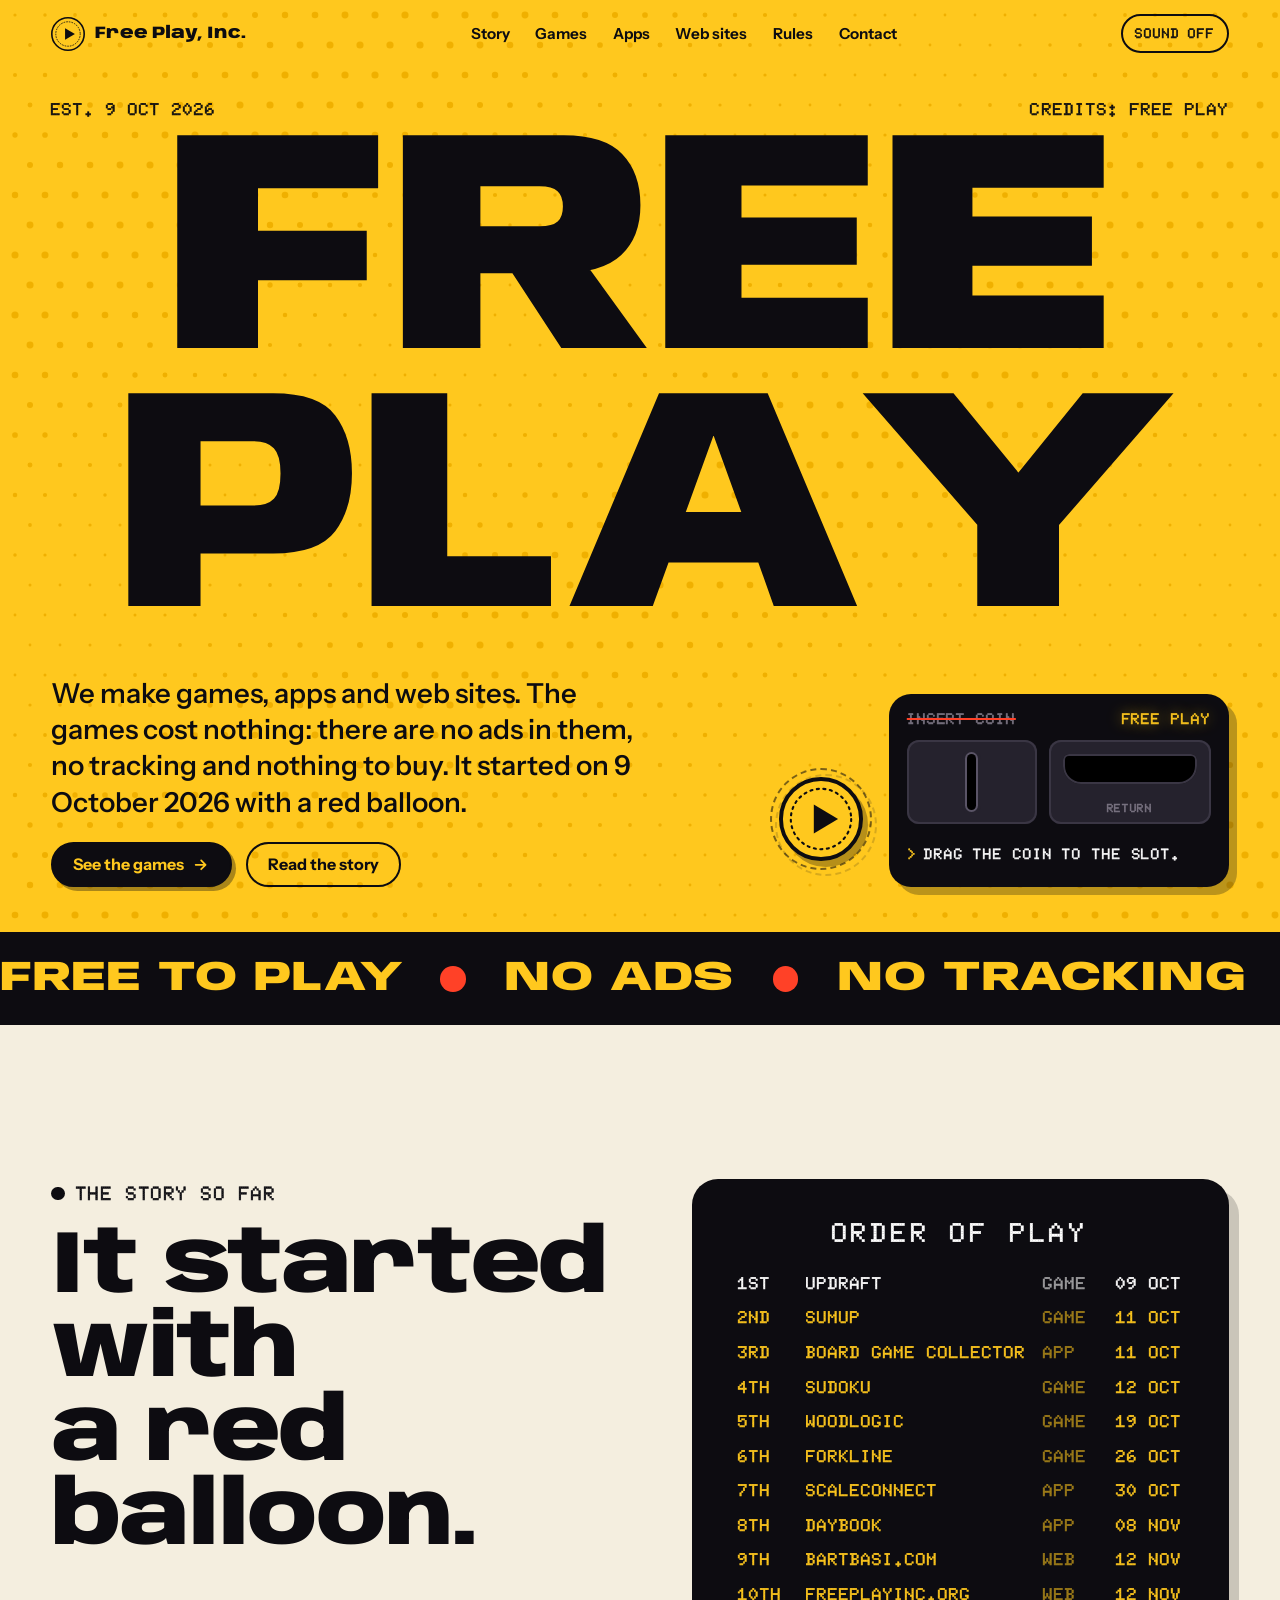
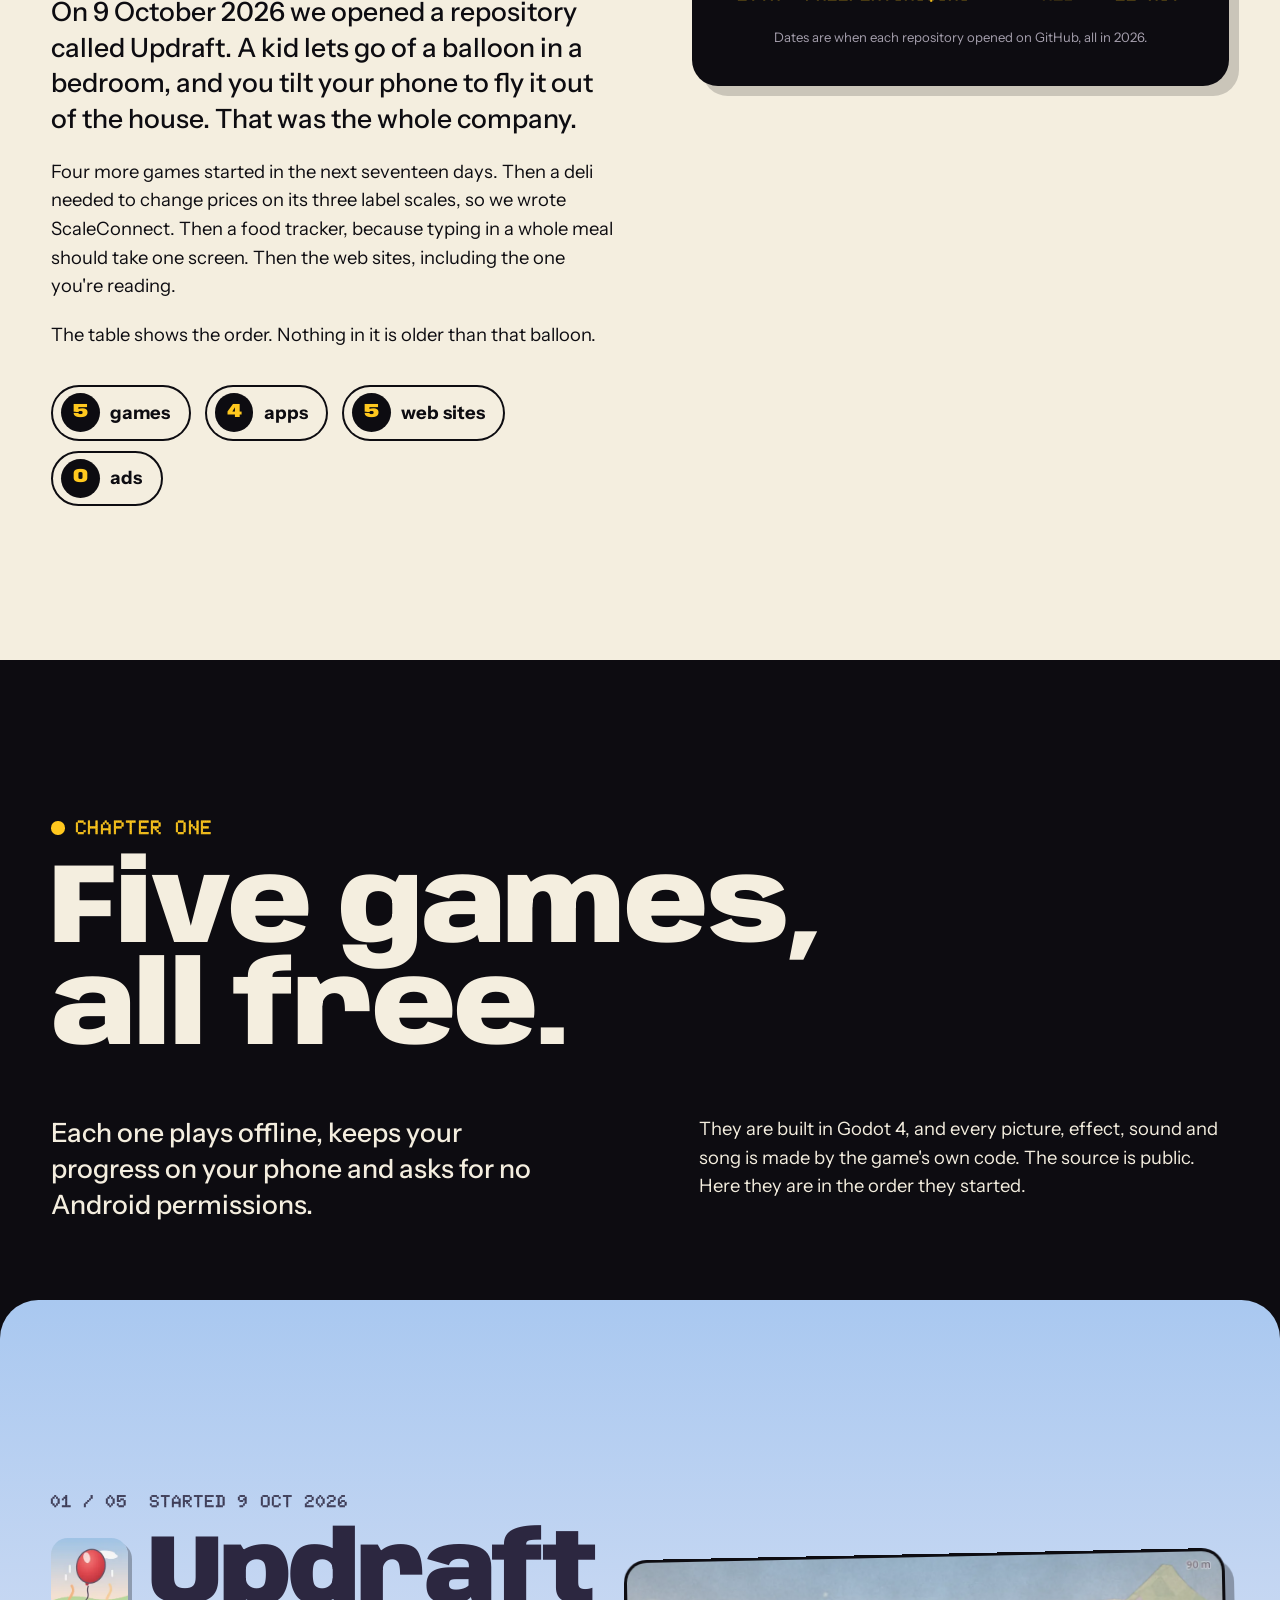
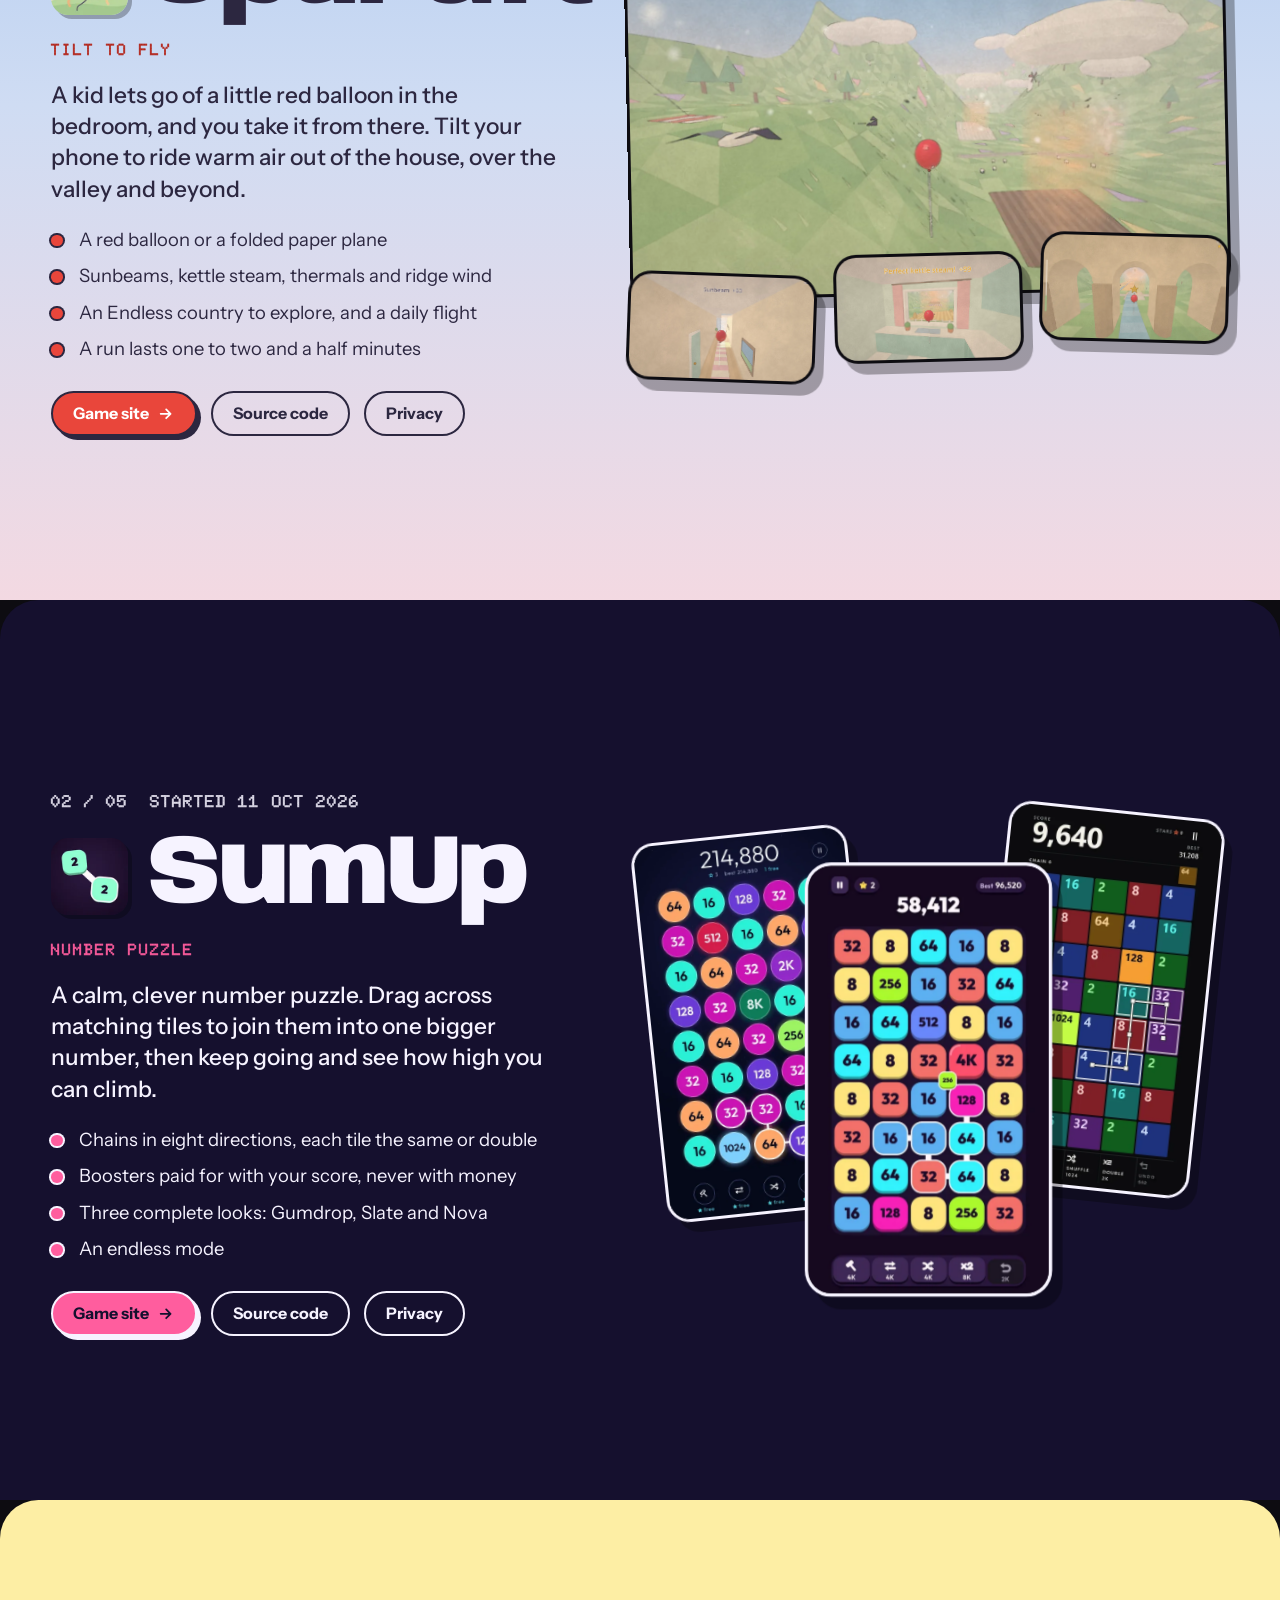
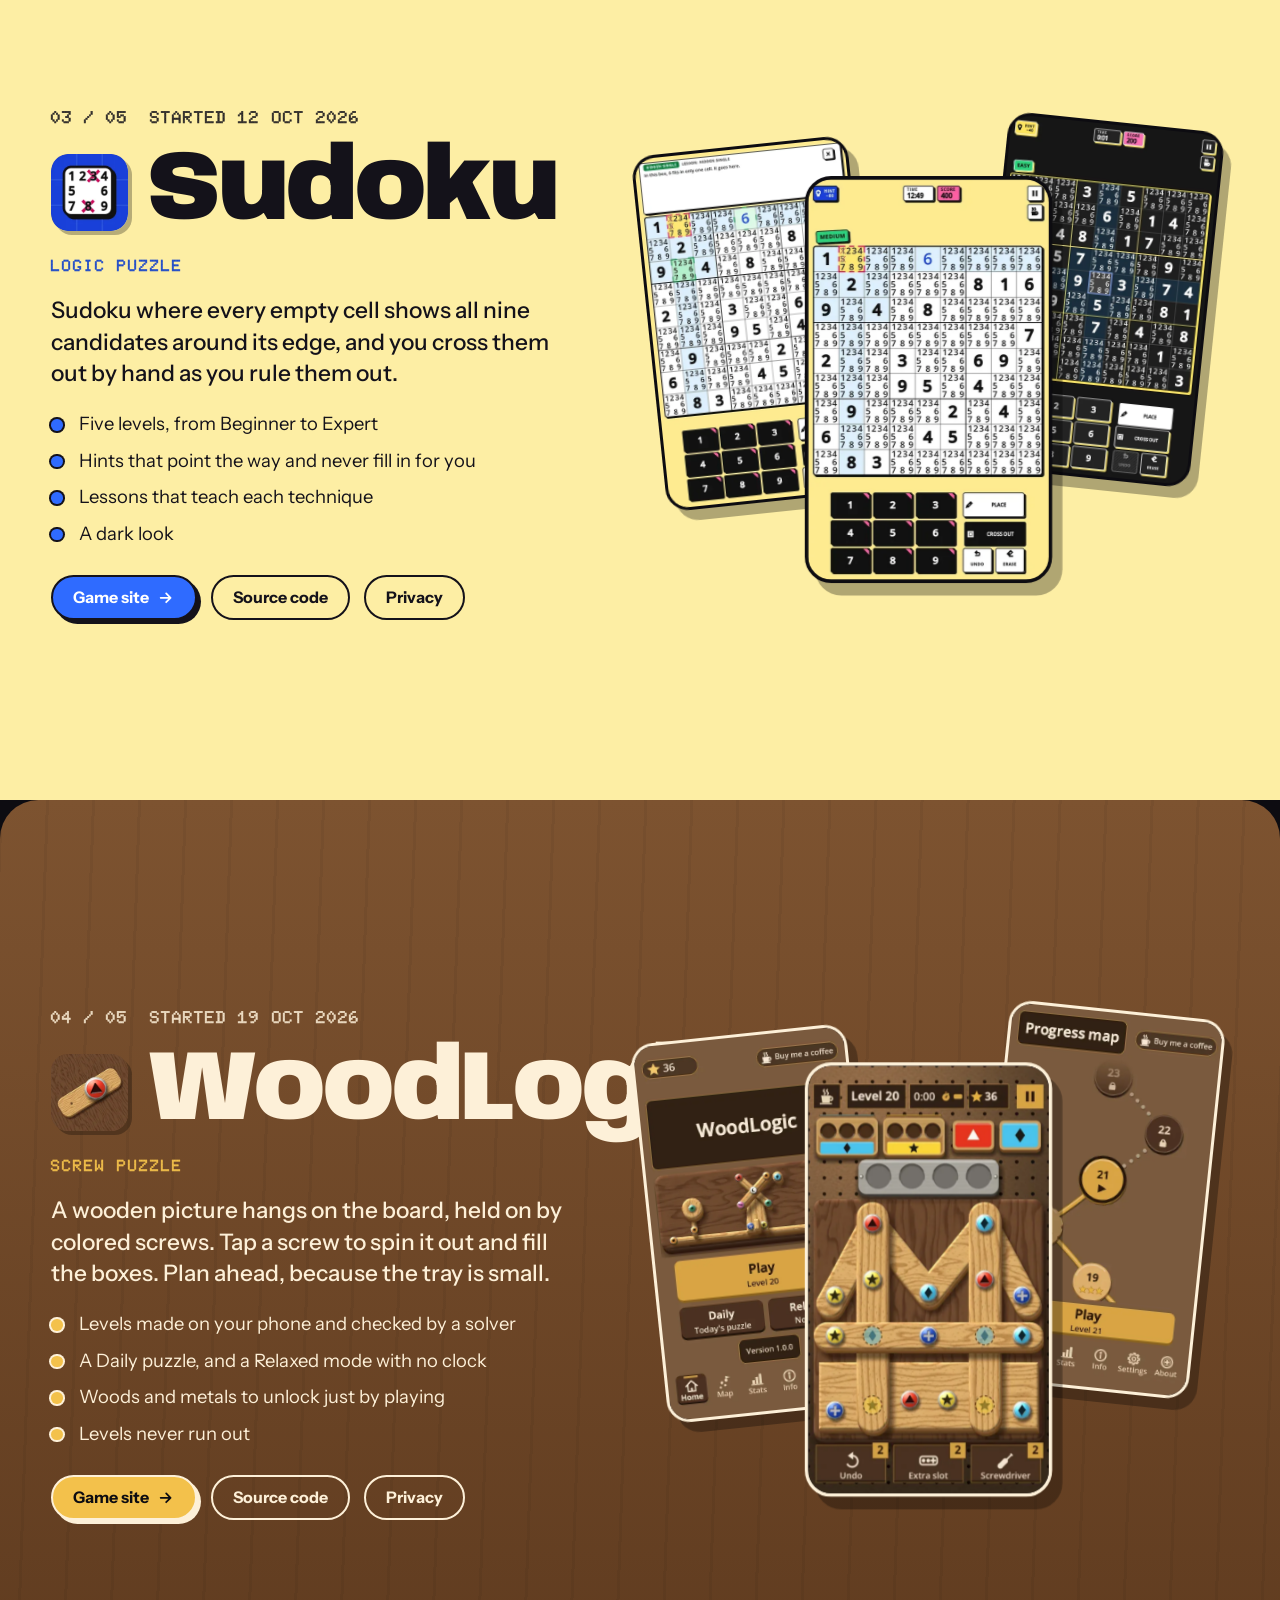
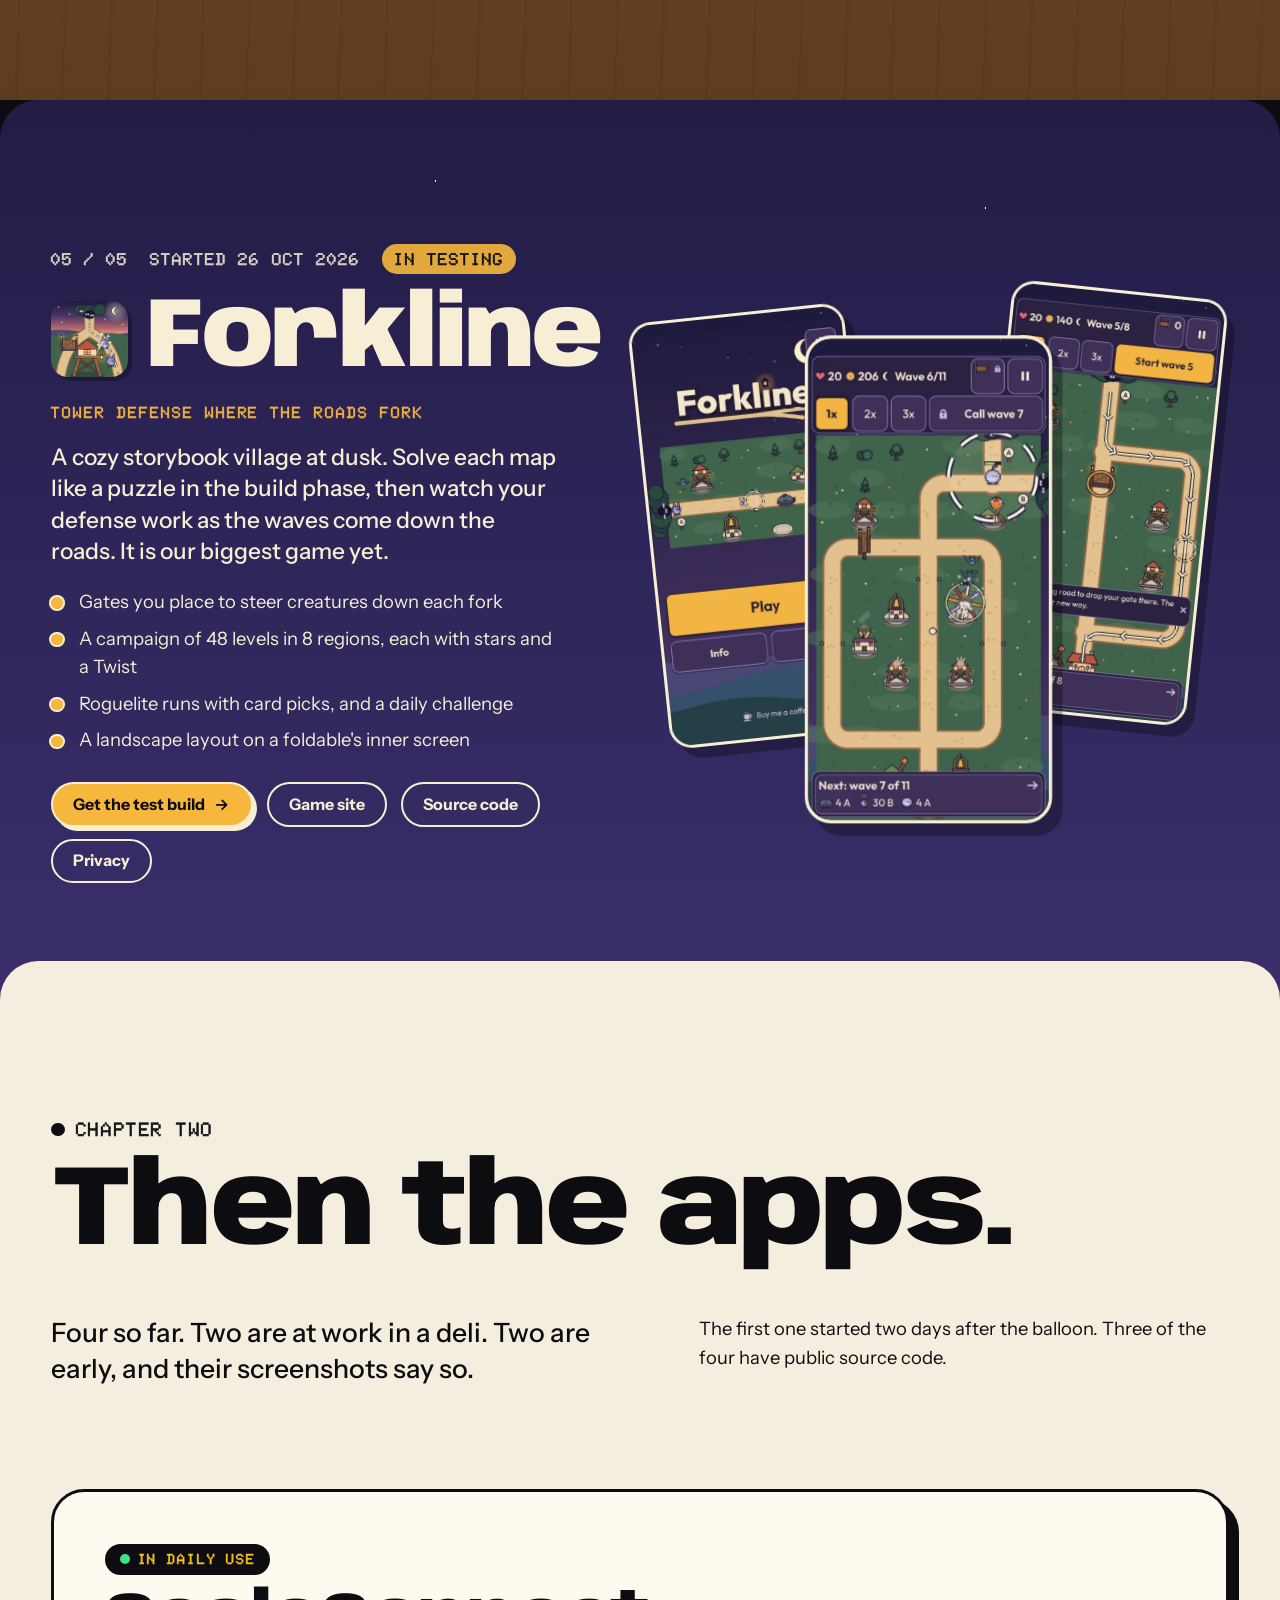
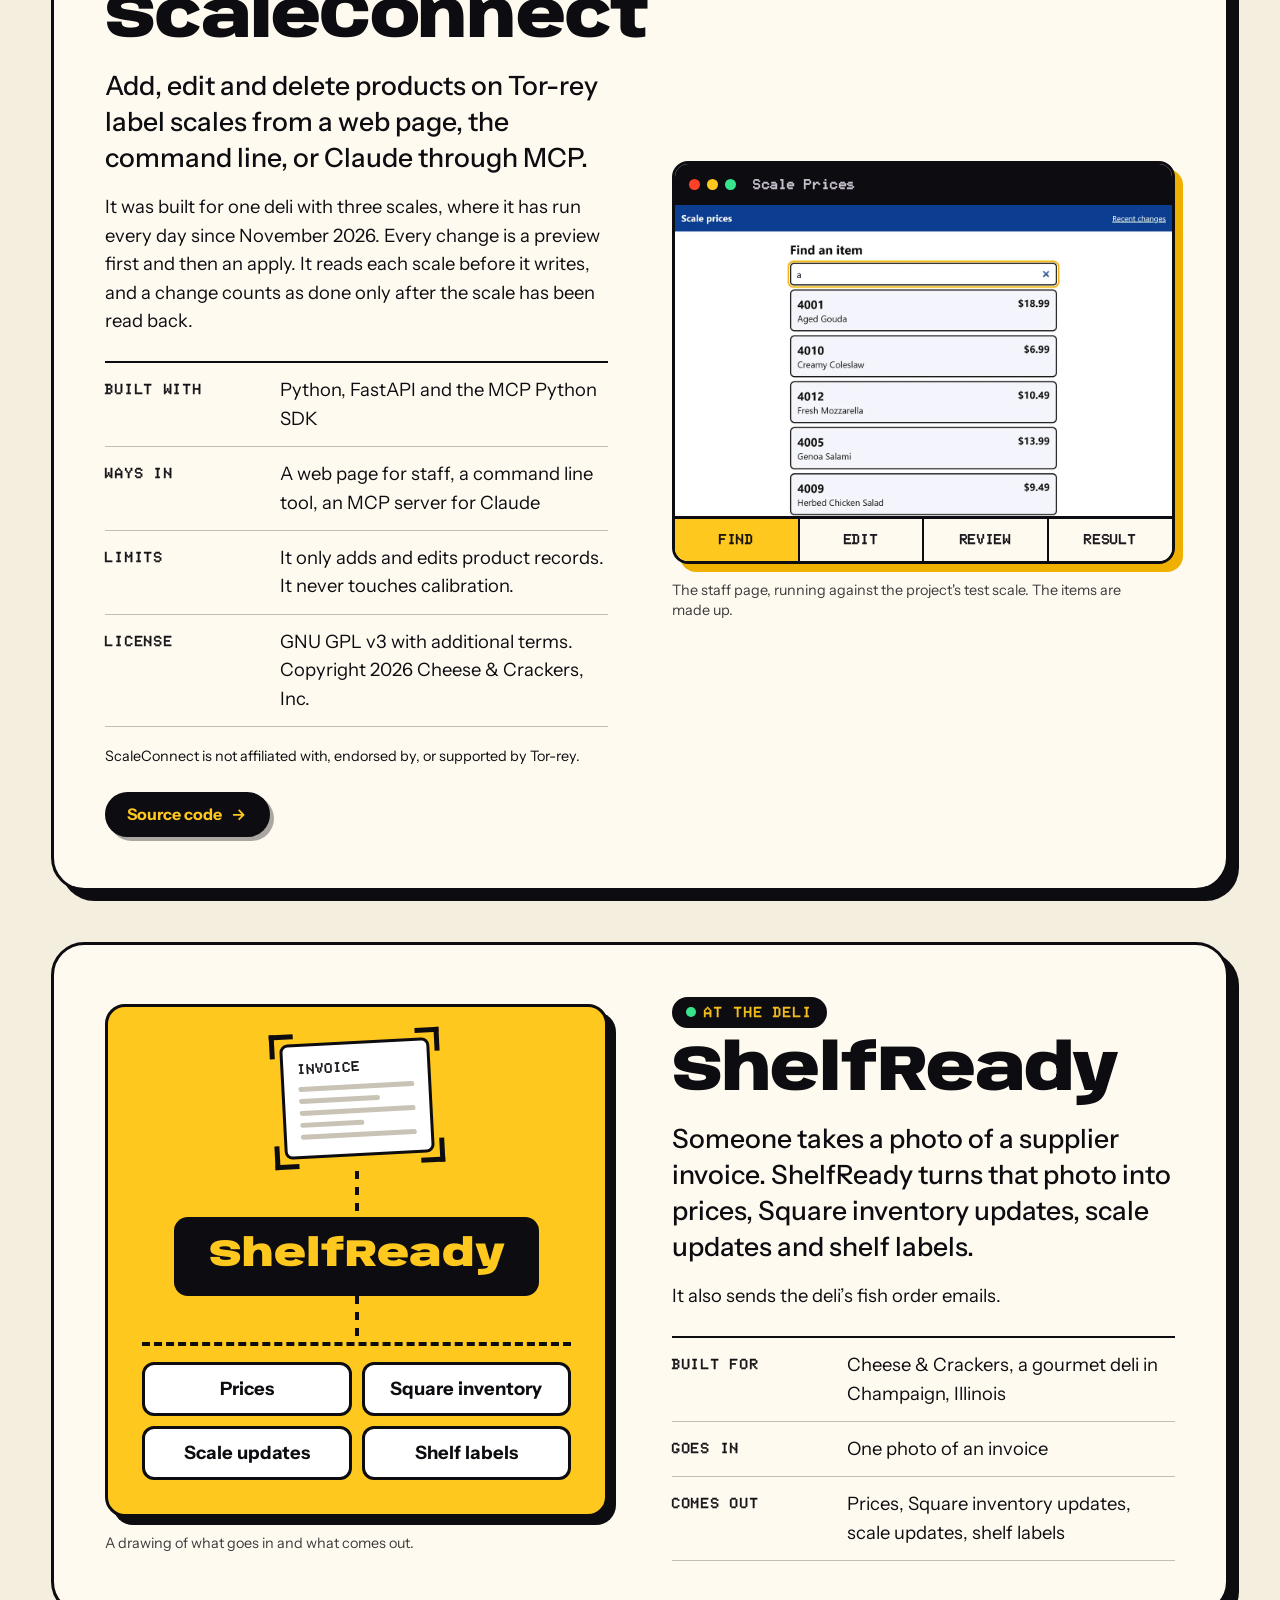
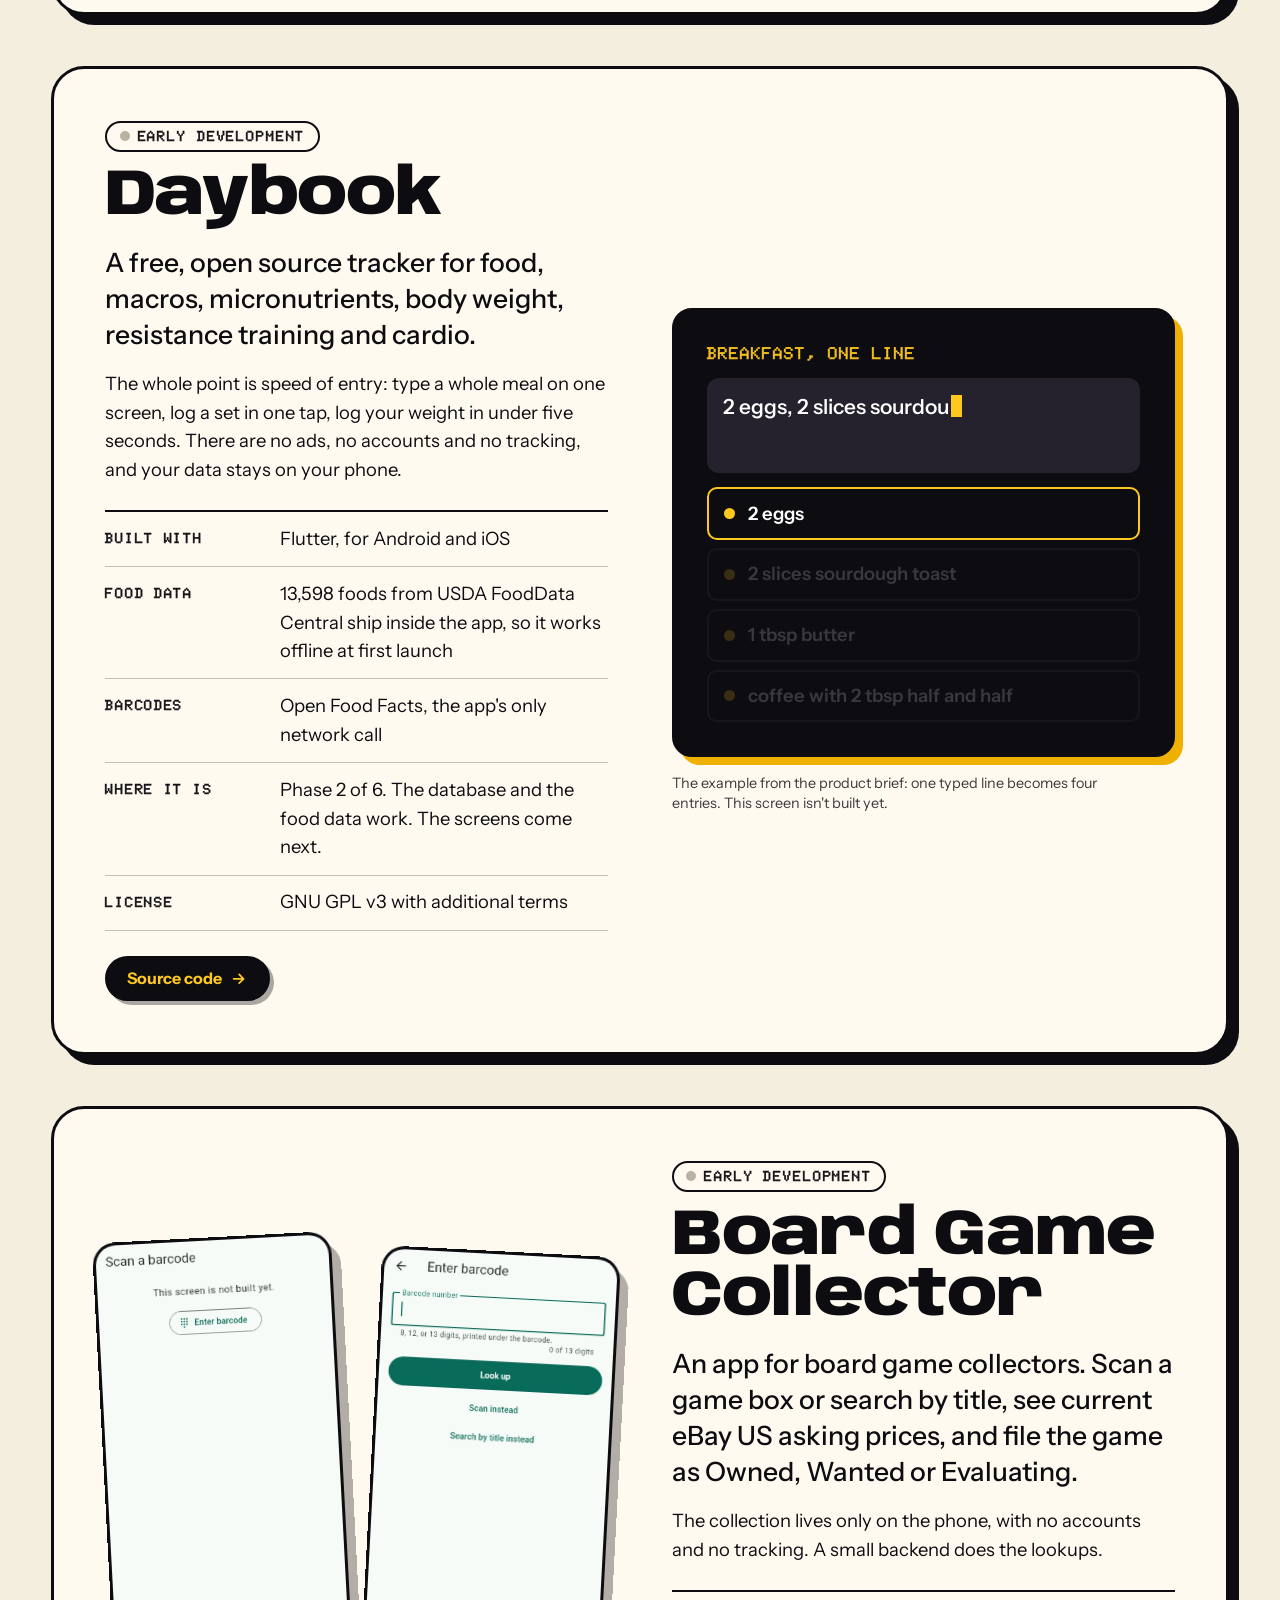
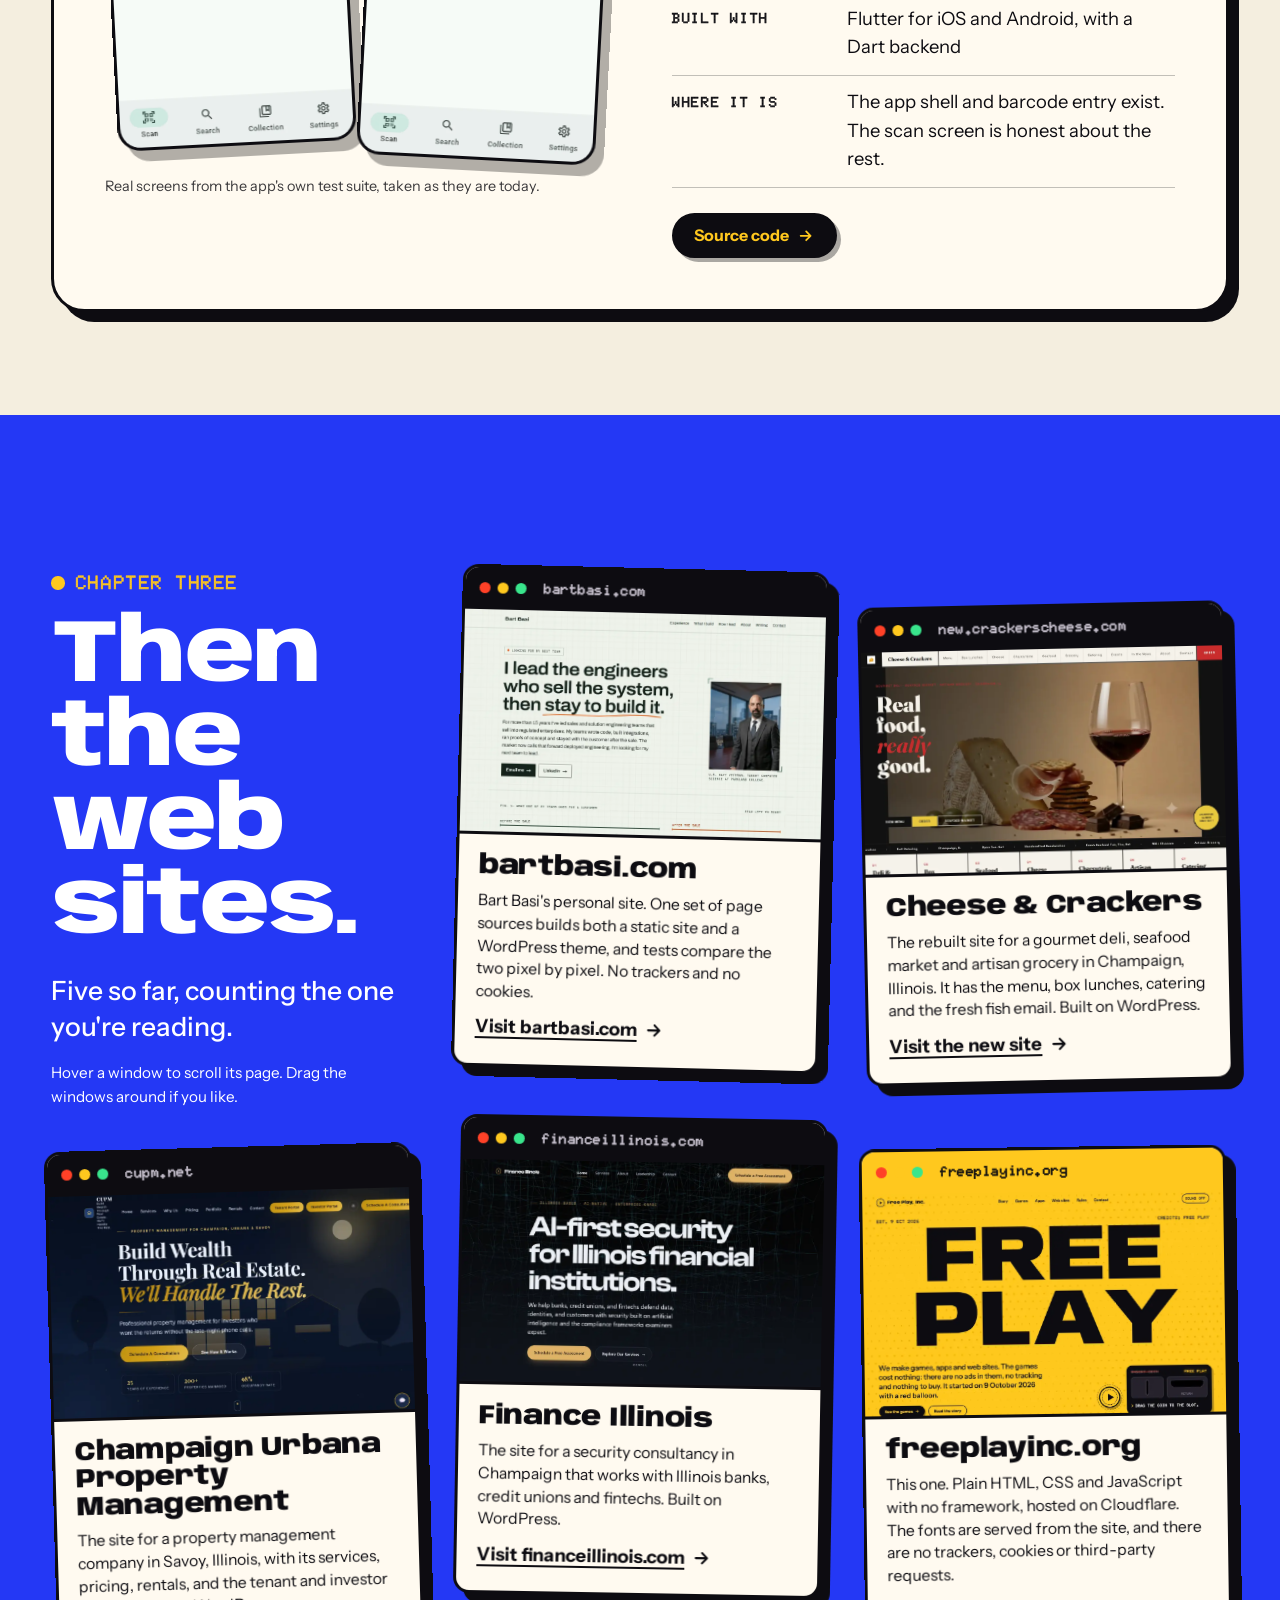
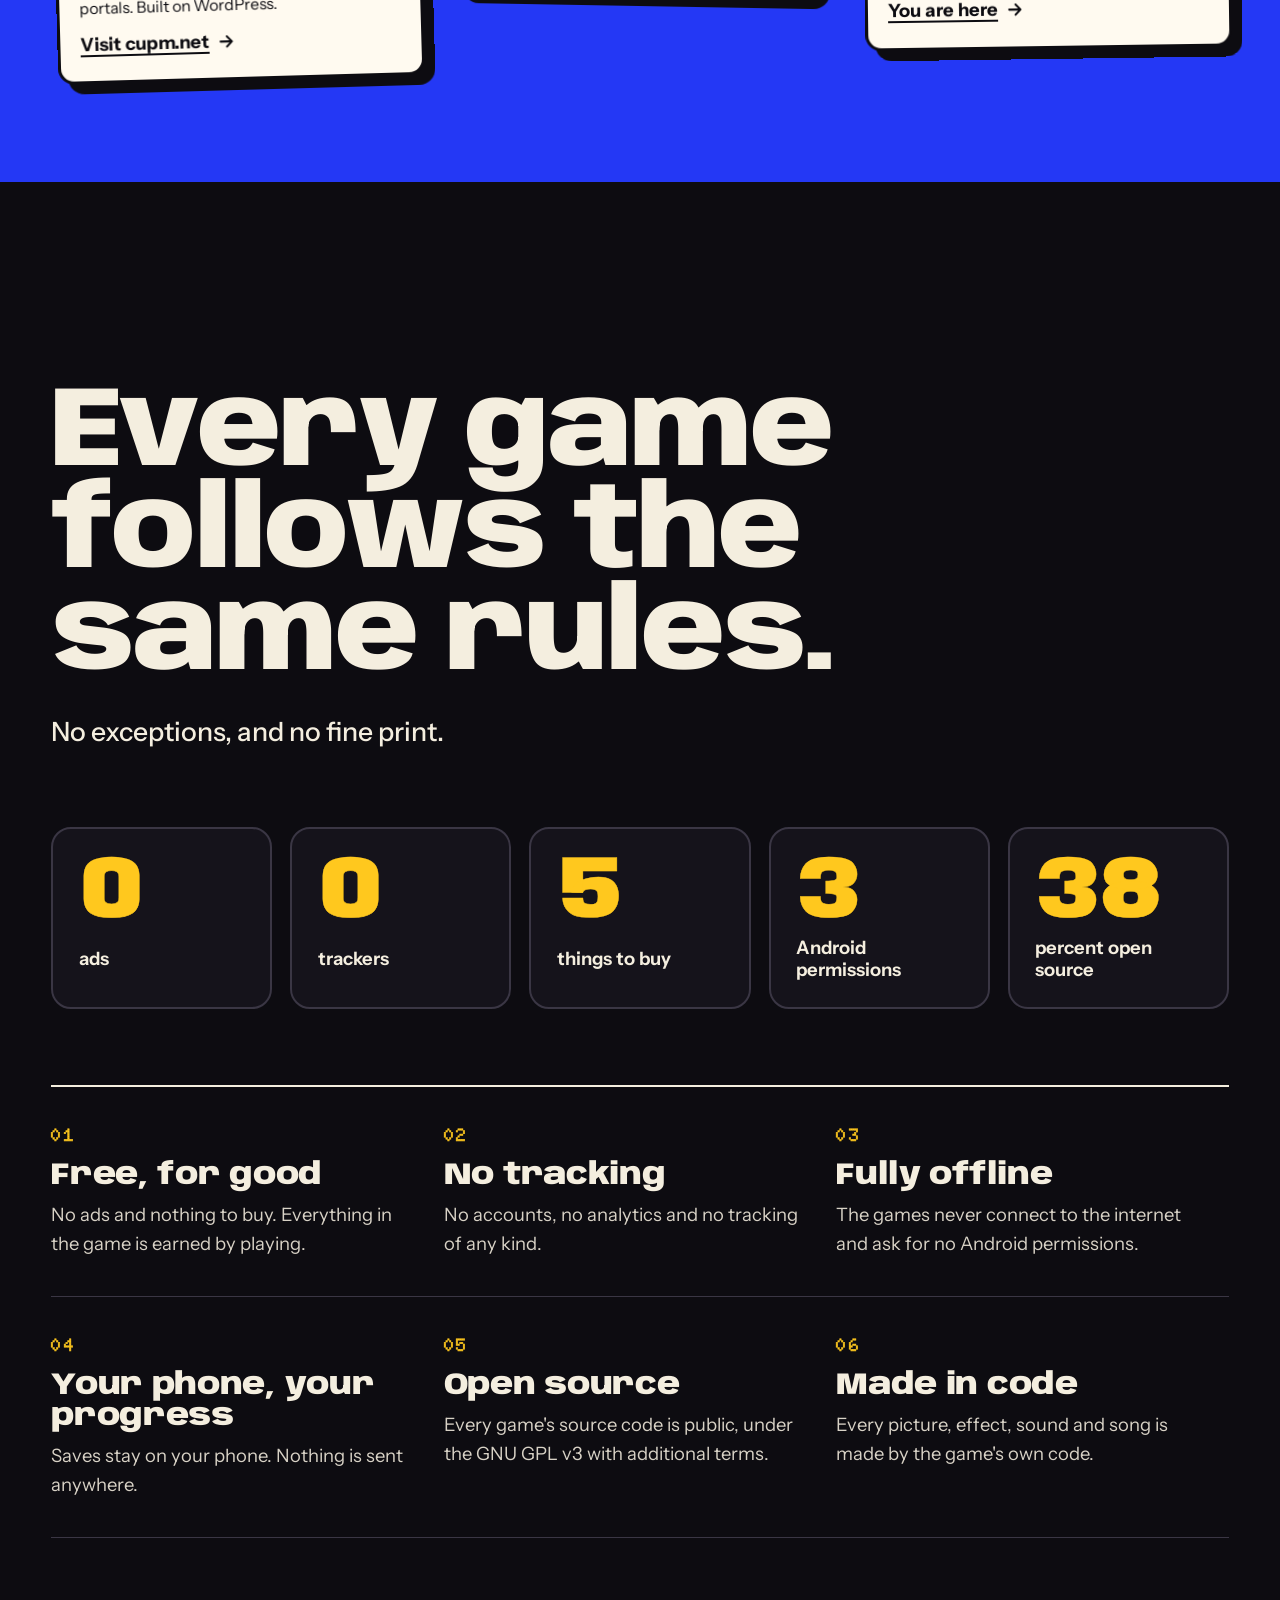
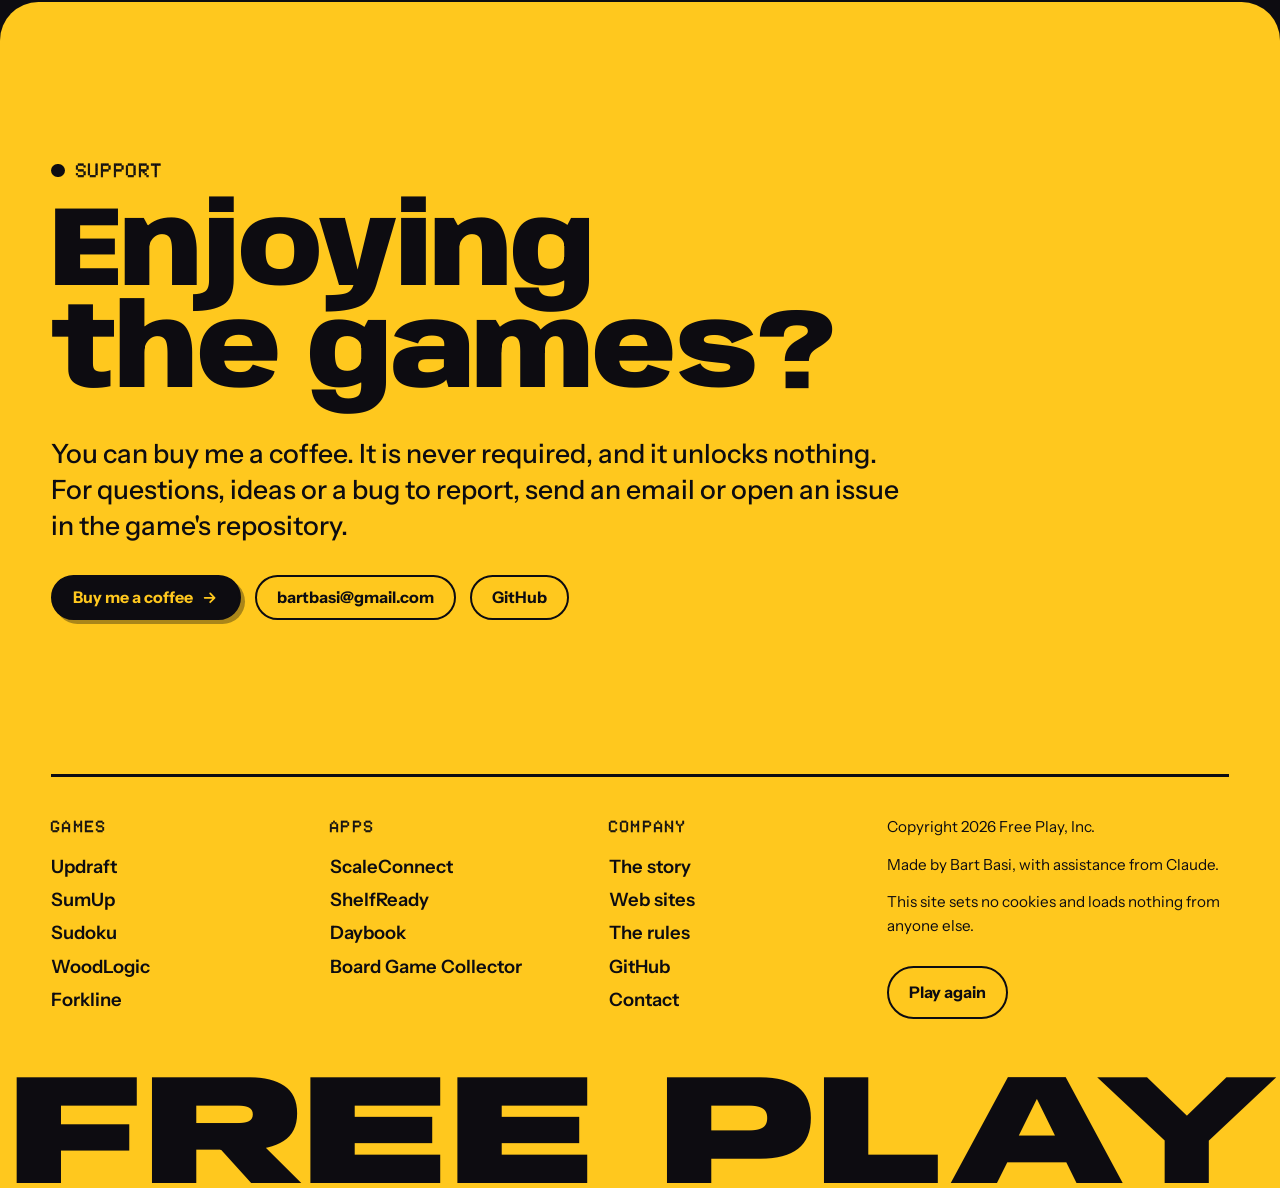
==== commit d2107ba6: "Replace the site with a copy of freeplayinc.org The page is now the Free Play, Inc. site: games, app" ====
--- a/index.html
+++ b/index.html
@@ -1,513 +1,611 @@
-<!DOCTYPE html>
+<!doctype html>
 <html lang="en">
 <head>
 <meta charset="utf-8">
 <meta name="viewport" content="width=device-width, initial-scale=1">
-<title>Play, Inc. | Free games for Android</title>
-<meta name="description" content="Play, Inc. makes free games for Android phones: Forkline, SumUp, Updraft, WoodLogic and Sudoku. No ads, no tracking, nothing to buy. Open source.">
-<meta name="theme-color" content="#110e1d">
-<meta property="og:title" content="Play, Inc.">
-<meta property="og:description" content="Free games for Android phones. No ads, no tracking, nothing to buy.">
+<title>Free Play, Inc. | Free games, apps and web sites</title>
+<meta name="description" content="Free Play, Inc. makes free Android games with no ads, no tracking and nothing to buy. It started on 9 October 2026 with a red balloon, and now makes apps and web sites too.">
+<link rel="canonical" href="https://freeplayinc.org/">
+<meta name="theme-color" content="#ffc81e">
 <meta property="og:type" content="website">
-<meta property="og:url" content="https://bartbasi.github.io/">
-<link rel="icon" href="data:image/svg+xml,%3Csvg xmlns='http://www.w3.org/2000/svg' viewBox='0 0 64 64'%3E%3Crect width='64' height='64' rx='16' fill='%23ffb547'/%3E%3Cpath d='M25 19v26l21-13z' fill='%23110e1d'/%3E%3C/svg%3E">
-<style>
-:root {
-  color-scheme: dark;
-  --bg: #110e1d;
-  --bg2: #171329;
-  --card: #1d1833;
-  --card2: #241e3f;
-  --ink: #f6f1e7;
-  --muted: #bdb5cf;
-  --line: #322b52;
-  --amber: #ffb547;
-  --coral: #ff6f6f;
-  --teal: #3fe0c5;
-  --radius: 22px;
-  --wrap: 1120px;
-}
-* { box-sizing: border-box; }
-html { scroll-behavior: smooth; background: var(--bg); }
-body {
-  margin: 0;
-  background: var(--bg);
-  color: var(--ink);
-  font-family: system-ui, -apple-system, "Segoe UI", Roboto, "Helvetica Neue", Arial, sans-serif;
-  font-size: 1.0625rem;
-  line-height: 1.6;
-  overflow-x: hidden;
-}
-img { display: block; max-width: 100%; height: auto; }
-a { color: inherit; }
-.wrap { max-width: var(--wrap); margin: 0 auto; padding: 0 16px; }
-@media (min-width: 700px) { .wrap { padding: 0 32px; } }
-
-/* Top bar */
-.top {
-  position: sticky; top: 0; z-index: 10;
-  background: rgba(17, 14, 29, 0.82);
-  backdrop-filter: blur(12px);
-  -webkit-backdrop-filter: blur(12px);
-  border-bottom: 1px solid rgba(255, 255, 255, 0.06);
-}
-.top .wrap { display: flex; align-items: center; justify-content: space-between; height: 64px; gap: 16px; }
-.brand { display: flex; align-items: center; gap: 10px; text-decoration: none; font-weight: 800; font-size: 1.15rem; letter-spacing: -0.01em; }
-.mark { width: 34px; height: 34px; flex: none; }
-.nav { display: flex; gap: 4px; }
-.nav a { text-decoration: none; color: var(--muted); font-size: 0.95rem; font-weight: 600; padding: 10px 12px; border-radius: 10px; }
-.nav a:hover { color: var(--ink); background: rgba(255, 255, 255, 0.06); }
-@media (max-width: 520px) { .nav a.hide-sm { display: none; } }
-
-/* Hero */
-.hero { position: relative; padding: 64px 0 40px; overflow: hidden; }
-.hero::before, .hero::after {
-  content: ""; position: absolute; border-radius: 50%; filter: blur(80px); opacity: 0.5; z-index: 0;
-}
-.hero::before { width: 520px; height: 520px; background: #6b3fd6; top: -180px; left: -160px; }
-.hero::after { width: 480px; height: 480px; background: #ff8a3d; bottom: -260px; right: -120px; opacity: 0.32; }
-.hero .wrap { position: relative; z-index: 1; display: grid; gap: 40px; align-items: center; }
-@media (min-width: 900px) { .hero .wrap { grid-template-columns: 1.05fr 1fr; } .hero { padding: 96px 0 72px; } }
-.eyebrow { display: inline-block; font-size: 0.8rem; font-weight: 800; letter-spacing: 0.12em; text-transform: uppercase; color: var(--amber); margin-bottom: 14px; }
-h1 { font-size: clamp(2.5rem, 7vw, 4.3rem); line-height: 1.02; letter-spacing: -0.03em; margin: 0 0 20px; font-weight: 900; }
-h1 .grad { background: linear-gradient(90deg, var(--amber), var(--coral) 55%, #c86bff); -webkit-background-clip: text; background-clip: text; color: transparent; }
-.lead { font-size: 1.2rem; color: var(--muted); max-width: 34rem; margin: 0 0 28px; }
-.ctas { display: flex; flex-wrap: wrap; gap: 12px; }
-.btn {
-  display: inline-flex; align-items: center; gap: 8px; min-height: 48px; padding: 0 22px;
-  border-radius: 999px; font-weight: 700; font-size: 1rem; text-decoration: none;
-  border: 1px solid transparent; transition: transform 0.15s ease, background 0.15s ease;
-}
-.btn:hover { transform: translateY(-2px); }
-.btn.primary { background: var(--amber); color: #1b1307; }
-.btn.ghost { border-color: var(--line); background: rgba(255, 255, 255, 0.04); color: var(--ink); }
-.btn.ghost:hover { background: rgba(255, 255, 255, 0.09); }
-.btn.small { min-height: 44px; padding: 0 16px; font-size: 0.94rem; }
-
-.collage { position: relative; height: 430px; max-width: 520px; width: 100%; margin: 0 auto; }
-.collage .phone { position: absolute; width: 38%; }
-.collage .p1 { left: 2%; top: 40px; transform: rotate(-9deg); }
-.collage .p2 { left: 31%; top: 0; z-index: 2; width: 40%; }
-.collage .p3 { right: 2%; top: 46px; transform: rotate(8deg); }
-@media (max-width: 520px) { .collage { height: 330px; } }
-
-/* Phone frames */
-.phone {
-  border-radius: 26px; padding: 6px; background: #07060c;
-  box-shadow: 0 0 0 1px rgba(255, 255, 255, 0.09), 0 24px 50px -12px rgba(0, 0, 0, 0.65);
-}
-.phone img { border-radius: 20px; width: 100%; }
-.wide { border-radius: 16px; padding: 5px; }
-.wide img { border-radius: 12px; }
-
-/* Stats strip */
-.stats { border-top: 1px solid var(--line); border-bottom: 1px solid var(--line); background: var(--bg2); }
-.stats ul { list-style: none; margin: 0 auto; padding: 22px 16px; display: grid; grid-template-columns: repeat(2, 1fr); gap: 18px; max-width: var(--wrap); text-align: center; }
-@media (min-width: 700px) { .stats ul { grid-template-columns: repeat(4, 1fr); } }
-.stats b { display: block; font-size: 1.9rem; font-weight: 900; letter-spacing: -0.02em; line-height: 1.1; }
-.stats span { color: var(--muted); font-size: 0.92rem; }
-
-/* Sections */
-section { padding: 72px 0; }
-.section-head { max-width: 40rem; margin-bottom: 40px; }
-h2 { font-size: clamp(1.9rem, 4.4vw, 2.6rem); line-height: 1.1; letter-spacing: -0.02em; margin: 0 0 12px; font-weight: 900; }
-.section-head p { color: var(--muted); margin: 0; font-size: 1.1rem; }
-
-/* Featured */
-.featured {
-  border-radius: 28px; overflow: hidden; background: var(--card);
-  border: 1px solid var(--line); display: grid;
-}
-.featured .art img { width: 100%; }
-.featured .body { padding: 28px 24px 30px; }
-@media (min-width: 900px) {
-  .featured .body { padding: 36px 40px 40px; display: grid; grid-template-columns: 1fr auto; gap: 8px 48px; align-items: end; }
-  .featured .body .pill, .featured .body h3, .featured .body p { grid-column: 1; }
-  .featured .body .pill { justify-self: start; }
-  .featured .body .links { grid-column: 2; grid-row: 1 / span 3; flex-direction: column; align-self: center; }
-  .featured .body p { margin-bottom: 0; }
-}
-.pill {
-  display: inline-block; font-size: 0.78rem; font-weight: 800; letter-spacing: 0.06em; text-transform: uppercase;
-  padding: 5px 11px; border-radius: 999px; background: rgba(255, 181, 71, 0.14); color: var(--amber);
-}
-.featured h3 { font-size: 2rem; margin: 12px 0 8px; letter-spacing: -0.02em; line-height: 1.15; }
-.featured p { color: var(--muted); margin: 0 0 22px; }
-
-/* Game rows */
-.game { padding: 56px 0; border-top: 1px solid var(--line); }
-.game:first-of-type { border-top: 0; }
-.game .grid { display: grid; gap: 32px; align-items: center; }
-@media (min-width: 900px) {
-  .game .grid { grid-template-columns: 0.9fr 1.1fr; gap: 56px; }
-  .game.flip .grid { grid-template-columns: 1.1fr 0.9fr; }
-  .game.flip .info { order: 2; }
-  .shots { grid-auto-flow: row; grid-template-columns: repeat(3, minmax(0, 1fr)); overflow: visible; }
-}
-.title-row { display: flex; align-items: center; gap: 16px; margin-bottom: 14px; }
-.app-icon { width: 72px; height: 72px; border-radius: 18px; flex: none; box-shadow: 0 10px 24px -8px rgba(0, 0, 0, 0.6); }
-.game h3 { font-size: 1.9rem; line-height: 1.1; margin: 0 0 4px; letter-spacing: -0.02em; }
-.genre { font-size: 0.85rem; font-weight: 700; letter-spacing: 0.05em; text-transform: uppercase; color: var(--accent); }
-.game .info > p { color: var(--muted); margin: 0 0 16px; }
-.feats { list-style: none; padding: 0; margin: 0 0 24px; display: grid; gap: 8px; }
-.feats li { position: relative; padding-left: 26px; }
-.feats li::before {
-  content: ""; position: absolute; left: 0; top: 0.45em; width: 14px; height: 14px; border-radius: 4px;
-  background: var(--accent); transform: rotate(45deg) scale(0.7);
-}
-.links { display: flex; flex-wrap: wrap; gap: 10px; }
-.shots {
-  display: grid; grid-auto-flow: column; grid-auto-columns: minmax(170px, 1fr); gap: 16px;
-  overflow-x: auto; scroll-snap-type: x mandatory; padding: 8px 4px 18px; margin: 0 -4px;
-  scrollbar-width: thin;
-}
-.shots > * { scroll-snap-align: start; }
-.shots.land { grid-auto-columns: minmax(280px, 1fr); }
-@media (max-width: 899px) { .shots { grid-auto-columns: 62%; } .shots.land { grid-auto-columns: 86%; } }
-.shots .phone:nth-child(2) { transform: translateY(-14px); }
-@media (max-width: 899px) { .shots .phone:nth-child(2) { transform: none; } }
-.land-stack { display: grid; gap: 16px; }
-.land-stack .wide:first-child { grid-column: 1 / -1; }
-@media (min-width: 600px) { .land-stack { grid-template-columns: 1fr 1fr; } }
-
-/* Promise */
-.promise { background: var(--bg2); border-top: 1px solid var(--line); border-bottom: 1px solid var(--line); }
-.cards { display: grid; gap: 16px; grid-template-columns: 1fr; }
-@media (min-width: 600px) { .cards { grid-template-columns: repeat(2, 1fr); } }
-@media (min-width: 960px) { .cards { grid-template-columns: repeat(3, 1fr); } }
-.card { background: var(--card); border: 1px solid var(--line); border-radius: var(--radius); padding: 24px; }
-.card svg { width: 40px; height: 40px; margin-bottom: 14px; }
-.card h3 { margin: 0 0 6px; font-size: 1.2rem; }
-.card p { margin: 0; color: var(--muted); font-size: 1rem; }
-
-/* Support */
-.support-box {
-  border-radius: 28px; padding: 40px 24px; text-align: center;
-  background: radial-gradient(120% 140% at 50% 0%, #3a2a66 0%, var(--card) 60%);
-  border: 1px solid var(--line);
-}
-@media (min-width: 700px) { .support-box { padding: 56px; } }
-.support-box p { color: var(--muted); max-width: 36rem; margin: 0 auto 24px; }
-.support-box .ctas { justify-content: center; }
-
-footer { padding: 48px 0 56px; color: var(--muted); font-size: 0.95rem; border-top: 1px solid var(--line); }
-footer .wrap { display: grid; gap: 28px; }
-@media (min-width: 800px) { footer .wrap { grid-template-columns: 1.3fr 1fr 1fr; } }
-footer h4 { color: var(--ink); margin: 0 0 10px; font-size: 0.95rem; }
-footer ul { list-style: none; padding: 0; margin: 0; display: grid; gap: 4px; }
-footer ul a { text-decoration: none; display: inline-block; padding: 4px 0; }
-footer ul a:hover { color: var(--ink); text-decoration: underline; }
-footer p { margin: 0.3rem 0; }
-.fine { grid-column: 1 / -1; border-top: 1px solid var(--line); padding-top: 20px; display: flex; flex-wrap: wrap; justify-content: space-between; gap: 8px; }
-
-a:focus-visible, .btn:focus-visible { outline: 3px solid var(--amber); outline-offset: 3px; }
-@media (prefers-reduced-motion: reduce) { html { scroll-behavior: auto; } .btn { transition: none; } .btn:hover { transform: none; } }
-</style>
+<meta property="og:url" content="https://freeplayinc.org/">
+<meta property="og:title" content="Free Play, Inc.">
+<meta property="og:description" content="Free games for Android with no ads, no tracking and nothing to buy. Apps and web sites too.">
+<meta property="og:image" content="https://freeplayinc.org/og.png">
+<meta property="og:image:width" content="1200">
+<meta property="og:image:height" content="630">
+<meta name="twitter:card" content="summary_large_image">
+<link rel="icon" href="/favicon.svg" type="image/svg+xml">
+<link rel="preload" href="/fonts/anybody-latin-wdth-normal.woff2" as="font" type="font/woff2" crossorigin>
+<link rel="preload" href="/fonts/instrument-sans-latin-wdth-normal.woff2" as="font" type="font/woff2" crossorigin>
+<link rel="stylesheet" href="/css/site.css">
+<script>document.documentElement.classList.add('js');</script>
 </head>
 <body>
-
-<header class="top">
+<a class="skip" href="#main">Skip to the content</a>
+
+<svg width="0" height="0" style="position:absolute" aria-hidden="true" focusable="false">
+  <symbol id="i-coin" viewBox="0 0 64 64">
+    <circle cx="32" cy="32" r="30.5" fill="#ffc81e" stroke="#0d0c11" stroke-width="3"/>
+    <circle cx="32" cy="32" r="23" fill="none" stroke="#0d0c11" stroke-width="1.6" stroke-dasharray="1.6 3.4" stroke-linecap="round"/>
+    <path d="M26.5 21v22L45 32z" fill="#0d0c11"/>
+  </symbol>
+  <symbol id="i-arrow" viewBox="0 0 24 24">
+    <path d="M5 12h13M12.5 6l6 6-6 6" fill="none" stroke="currentColor" stroke-width="2.4" stroke-linecap="round" stroke-linejoin="round"/>
+  </symbol>
+</svg>
+
+<header class="head" data-tone="ink">
+  <a class="brand" href="#top" aria-label="Free Play, Inc., back to the top">
+    <svg class="brand__coin" aria-hidden="true"><use href="#i-coin"/></svg>
+    <span>Free Play, Inc.</span>
+  </a>
+  <nav class="nav" id="nav" aria-label="Sections">
+    <a href="#story">Story</a>
+    <a href="#games">Games</a>
+    <a href="#apps">Apps</a>
+    <a href="#web">Web sites</a>
+    <a href="#rules">Rules</a>
+    <a href="#support">Contact</a>
+  </nav>
+  <div class="head__tools">
+    <button class="chip" id="sound" type="button" aria-pressed="false">Sound off</button>
+    <button class="chip chip--menu" id="menu" type="button" aria-expanded="false" aria-controls="nav">Menu</button>
+  </div>
+</header>
+
+<main id="main">
+
+<!-- Hero -->
+<section class="hero" id="top" data-head="ink">
+  <canvas class="hero__dots" id="dots" aria-hidden="true"></canvas>
+  <div class="hero__in">
+    <p class="readout hero__est"><span>Est. 9 Oct 2026</span><span class="blink">Credits: free play</span></p>
+
+    <h1 class="mega" id="mega" aria-label="Free Play, Inc.">
+      <span class="mega__line" aria-hidden="true"><span class="l">F</span><span class="l">R</span><span class="l">E</span><span class="l">E</span></span>
+      <span class="mega__line" aria-hidden="true"><span class="l">P</span><span class="l">L</span><span class="l">A</span><span class="l">Y</span></span>
+    </h1>
+
+    <div class="hero__row">
+      <div class="hero__copy">
+        <p class="hero__lede">We make games, apps and web sites. The games cost nothing: there are no ads in them, no tracking and nothing to buy. It started on 9 October 2026 with a red balloon.</p>
+        <div class="btns">
+          <a class="btn btn--solid" href="#games">See the games <svg aria-hidden="true"><use href="#i-arrow"/></svg></a>
+          <a class="btn" href="#story">Read the story</a>
+        </div>
+      </div>
+
+      <div class="arcade" id="arcade">
+        <div class="machine">
+          <div class="machine__sign readout" aria-hidden="true">
+            <span class="machine__old">Insert coin</span>
+            <span class="machine__new">Free play</span>
+          </div>
+          <div class="machine__plate">
+            <div class="slot" id="slot"><i></i></div>
+            <div class="tray" id="tray"><span class="readout">Return</span></div>
+          </div>
+          <p class="machine__msg readout" id="coinmsg" aria-live="polite">Drag the coin to the slot.</p>
+        </div>
+        <button class="coin" id="coin" type="button" aria-label="Insert the coin">
+          <svg aria-hidden="true"><use href="#i-coin"/></svg>
+        </button>
+      </div>
+    </div>
+  </div>
+</section>
+
+<!-- Ticker -->
+<div class="ticker" aria-hidden="true">
+  <div class="ticker__track">
+    <span>Free to play</span><i></i><span>No ads</span><i></i><span>No tracking</span><i></i><span>Nothing to buy</span><i></i><span>Works offline</span><i></i><span>Open source</span><i></i><span>Made in code</span><i></i>
+    <span>Free to play</span><i></i><span>No ads</span><i></i><span>No tracking</span><i></i><span>Nothing to buy</span><i></i><span>Works offline</span><i></i><span>Open source</span><i></i><span>Made in code</span><i></i>
+  </div>
+</div>
+
+<!-- Story -->
+<section class="story" id="story" data-head="ink">
+  <div class="wrap story__grid">
+    <div class="story__text">
+      <p class="eyebrow" data-rv>The story so far</p>
+      <h2 class="h2" data-rv>It started with a red balloon.</h2>
+      <p class="big" data-rv>On 9 October 2026 we opened a repository called Updraft. A kid lets go of a balloon in a bedroom, and you tilt your phone to fly it out of the house. That was the whole company.</p>
+      <p data-rv>Four more games started in the next seventeen days. Then a deli needed to change prices on its three label scales, so we wrote ScaleConnect. Then a food tracker, because typing in a whole meal should take one screen. Then the web sites, including the one you're reading.</p>
+      <p data-rv>The table shows the order. Nothing in it is older than that balloon.</p>
+      <ul class="tally" data-rv>
+        <li><b>5</b> games</li>
+        <li><b>4</b> apps</li>
+        <li><b>5</b> web sites</li>
+        <li><b>0</b> ads</li>
+      </ul>
+    </div>
+
+    <div class="scores" data-rv>
+      <p class="scores__title readout">Order of play</p>
+      <ol class="scores__list readout">
+        <li><a href="#updraft"><span>1st</span><span>Updraft</span><span>Game</span><time datetime="2026-10-09">09 Oct</time></a></li>
+        <li><a href="#sumup"><span>2nd</span><span>SumUp</span><span>Game</span><time datetime="2026-10-11">11 Oct</time></a></li>
+        <li><a href="#boardgames"><span>3rd</span><span>Board Game Collector</span><span>App</span><time datetime="2026-10-11">11 Oct</time></a></li>
+        <li><a href="#sudoku"><span>4th</span><span>Sudoku</span><span>Game</span><time datetime="2026-10-12">12 Oct</time></a></li>
+        <li><a href="#woodlogic"><span>5th</span><span>WoodLogic</span><span>Game</span><time datetime="2026-10-19">19 Oct</time></a></li>
+        <li><a href="#forkline"><span>6th</span><span>Forkline</span><span>Game</span><time datetime="2026-10-26">26 Oct</time></a></li>
+        <li><a href="#scaleconnect"><span>7th</span><span>ScaleConnect</span><span>App</span><time datetime="2026-10-30">30 Oct</time></a></li>
+        <li><a href="#daybook"><span>8th</span><span>Daybook</span><span>App</span><time datetime="2026-11-08">08 Nov</time></a></li>
+        <li><a href="#web"><span>9th</span><span>bartbasi.com</span><span>Web</span><time datetime="2026-11-12">12 Nov</time></a></li>
+        <li><a href="#web"><span>10th</span><span>freeplayinc.org</span><span>Web</span><time datetime="2026-11-12">12 Nov</time></a></li>
+      </ol>
+      <p class="scores__note">Dates are when each repository opened on GitHub, all in 2026.</p>
+    </div>
+  </div>
+</section>
+
+<!-- Games -->
+<section class="chapter chapter--games" id="games" data-head="light">
   <div class="wrap">
-    <a class="brand" href="#">
-      <svg class="mark" viewBox="0 0 64 64" aria-hidden="true"><rect width="64" height="64" rx="16" fill="#ffb547"/><path d="M25 19v26l21-13z" fill="#110e1d"/></svg>
-      Play, Inc.
-    </a>
-    <nav class="nav" aria-label="Main">
-      <a href="#games">Games</a>
-      <a class="hide-sm" href="#promise">Our promise</a>
-      <a href="#support">Support</a>
-    </nav>
-  </div>
-</header>
-
-<main>
-<section class="hero">
-  <div class="wrap">
-    <div>
-      <span class="eyebrow">Independent games for Android</span>
-      <h1>Games made to be <span class="grad">played, not sold.</span></h1>
-      <p class="lead">Play, Inc. makes free games for Android phones. No ads, no tracking and nothing to buy. Every game is open source, and every picture and sound in it is made in code.</p>
-      <div class="ctas">
-        <a class="btn primary" href="#games">See the games</a>
-        <a class="btn ghost" href="#promise">Our promise</a>
-      </div>
-    </div>
-    <div class="collage" aria-hidden="true">
-      <div class="phone p1"><img src="img/sumup/chain.webp" width="540" height="960" alt=""></div>
-      <div class="phone p2"><img src="img/forkline/wave.webp" width="540" height="1080" alt=""></div>
-      <div class="phone p3"><img src="img/woodlogic/board.webp" width="540" height="960" alt=""></div>
+    <p class="eyebrow" data-rv>Chapter one</p>
+    <h2 class="h2 h2--xl" data-rv>Five games, all free.</h2>
+    <div class="chapter__cols">
+      <p class="big" data-rv>Each one plays offline, keeps your progress on your phone and asks for no Android permissions.</p>
+      <p data-rv>They are built in Godot 4, and every picture, effect, sound and song is made by the game's own code. The source is public. Here they are in the order they started.</p>
     </div>
   </div>
 </section>
 
-<div class="stats">
-  <ul>
-    <li><b>5</b><span>games</span></li>
-    <li><b>0</b><span>ads and trackers</span></li>
-    <li><b>0</b><span>things to buy</span></li>
-    <li><b>100%</b><span>open source</span></li>
-  </ul>
-</div>
-
-<section id="games">
-  <div class="wrap">
-    <div class="section-head">
-      <span class="eyebrow">Coming next</span>
-      <h2>Forkline</h2>
-      <p>Our biggest game yet, now in testing.</p>
-    </div>
-    <div class="featured">
-      <div class="art"><img src="img/forkline/feature.webp" width="1024" height="500" alt="Forkline: a lantern-lit watch post beside a forked road at dusk, with night creatures coming down it."></div>
-      <div class="body">
-        <span class="pill">In testing</span>
-        <h3>Tower defense where the roads fork.</h3>
-        <p>Night creatures come down the roads of a hillside village. Build towers beside them and place gates to send the creatures down the branch you choose. 48 levels in 8 regions, roguelite runs and a daily challenge.</p>
-        <div class="links">
-          <a class="btn primary small" href="https://github.com/bartbasi/forkline/releases">Get the test build</a>
-          <a class="btn ghost small" href="#forkline">More about Forkline</a>
-        </div>
-      </div>
-    </div>
-  </div>
-</section>
-
-<section style="padding-top: 0;">
-  <div class="wrap">
-    <div class="section-head">
-      <span class="eyebrow">Our games</span>
-      <h2>Five games, all free.</h2>
-      <p>Each one plays offline, keeps your progress on your phone and asks for no Android permissions.</p>
-    </div>
-
-    <article class="game" id="forkline" style="--accent: #ffb547;">
-      <div class="grid">
-        <div class="info">
-          <div class="title-row">
-            <img class="app-icon" src="img/forkline/icon.png" width="192" height="192" alt="">
-            <div><h3>Forkline</h3><span class="genre">Tower defense</span></div>
-          </div>
-          <p>A cozy storybook village at dusk. Solve each map like a puzzle in the build phase, then watch your defense work as the waves come down the roads.</p>
+<div class="stack" id="stack">
+
+  <article class="game game--updraft" id="updraft" data-head="ink">
+    <div class="game__card">
+      <div class="game__in">
+        <div class="game__info">
+          <p class="game__meta readout"><span>01 / 05</span><span>Started 9 Oct 2026</span></p>
+          <div class="game__name">
+            <img class="game__icon" src="/img/updraft/icon.webp" width="192" height="192" alt="">
+            <h3>Updraft</h3>
+          </div>
+          <p class="tag">Tilt to fly</p>
+          <p class="game__lede">A kid lets go of a little red balloon in the bedroom, and you take it from there. Tilt your phone to ride warm air out of the house, over the valley and beyond.</p>
           <ul class="feats">
-            <li>Gates you place to steer creatures down each fork</li>
-            <li>A campaign of 48 levels, each with stars and a Twist</li>
-            <li>Roguelite runs with card picks, and a daily challenge</li>
-            <li>A landscape layout on a foldable's inner screen</li>
+            <li>A red balloon or a folded paper plane</li>
+            <li>Sunbeams, kettle steam, thermals and ridge wind</li>
+            <li>An Endless country to explore, and a daily flight</li>
+            <li>A run lasts one to two and a half minutes</li>
           </ul>
-          <div class="links">
-            <a class="btn primary small" href="https://github.com/bartbasi/forkline/releases">Test builds</a>
-            <a class="btn ghost small" href="https://bartbasi.github.io/forkline/">Game site</a>
-            <a class="btn ghost small" href="https://github.com/bartbasi/forkline">Source code</a>
-            <a class="btn ghost small" href="https://bartbasi.github.io/forkline/privacy-policy/">Privacy</a>
-          </div>
-        </div>
-        <div class="shots">
-          <div class="phone"><img src="img/forkline/build.webp" width="540" height="1080" loading="lazy" alt="Forkline build phase: towers beside a forked road, with a gate closing one branch."></div>
-          <div class="phone"><img src="img/forkline/wave.webp" width="540" height="1080" loading="lazy" alt="Forkline during a wave: creatures on the road and towers firing."></div>
-          <div class="phone"><img src="img/forkline/levels.webp" width="540" height="1080" loading="lazy" alt="Forkline campaign list with stars earned on each level."></div>
-        </div>
-      </div>
-    </article>
-
-    <article class="game flip" id="sumup" style="--accent: #ff5d9e;">
-      <div class="grid">
-        <div class="info">
-          <div class="title-row">
-            <img class="app-icon" src="img/sumup/icon.png" width="192" height="192" alt="">
-            <div><h3>SumUp</h3><span class="genre">Number puzzle</span></div>
-          </div>
-          <p>A calm, clever number puzzle. Drag across matching tiles to join them into one bigger number, then keep going and see how high you can climb.</p>
+          <div class="btns">
+            <a class="btn btn--solid" href="https://bartbasi.github.io/Updraft/">Game site <svg aria-hidden="true"><use href="#i-arrow"/></svg></a>
+            <a class="btn" href="https://github.com/bartbasi/Updraft">Source code</a>
+            <a class="btn" href="https://bartbasi.github.io/Updraft/privacy-policy/">Privacy</a>
+          </div>
+        </div>
+        <div class="shots shots--land">
+          <figure class="shot" data-speed="-30"><img src="/img/updraft/valley.webp" width="1280" height="720" loading="lazy" alt="Updraft: the red balloon rising over a green valley, with a gull alongside."></figure>
+          <figure class="shot" data-speed="20"><img src="/img/updraft/sunbeam.webp" width="1280" height="720" loading="lazy" alt="Updraft: the balloon riding a sunbeam down a long hallway."></figure>
+          <figure class="shot" data-speed="45"><img src="/img/updraft/kettle.webp" width="1280" height="720" loading="lazy" alt="Updraft: the balloon leaving through the kitchen window on kettle steam."></figure>
+          <figure class="shot" data-speed="70"><img src="/img/updraft/viaduct.webp" width="1280" height="720" loading="lazy" alt="Updraft: the balloon flying under the arches of a viaduct toward a star."></figure>
+        </div>
+      </div>
+    </div>
+  </article>
+
+  <article class="game game--sumup" id="sumup" data-head="light">
+    <div class="game__card">
+      <div class="game__in">
+        <div class="game__info">
+          <p class="game__meta readout"><span>02 / 05</span><span>Started 11 Oct 2026</span></p>
+          <div class="game__name">
+            <img class="game__icon" src="/img/sumup/icon.webp" width="192" height="192" alt="">
+            <h3>SumUp</h3>
+          </div>
+          <p class="tag">Number puzzle</p>
+          <p class="game__lede">A calm, clever number puzzle. Drag across matching tiles to join them into one bigger number, then keep going and see how high you can climb.</p>
           <ul class="feats">
             <li>Chains in eight directions, each tile the same or double</li>
             <li>Boosters paid for with your score, never with money</li>
             <li>Three complete looks: Gumdrop, Slate and Nova</li>
+            <li>An endless mode</li>
           </ul>
-          <div class="links">
-            <a class="btn ghost small" href="https://bartbasi.github.io/SumUp/">Game site</a>
-            <a class="btn ghost small" href="https://github.com/bartbasi/SumUp">Source code</a>
-            <a class="btn ghost small" href="https://bartbasi.github.io/SumUp/privacy/">Privacy</a>
+          <div class="btns">
+            <a class="btn btn--solid" href="https://bartbasi.github.io/SumUp/">Game site <svg aria-hidden="true"><use href="#i-arrow"/></svg></a>
+            <a class="btn" href="https://github.com/bartbasi/SumUp">Source code</a>
+            <a class="btn" href="https://bartbasi.github.io/SumUp/privacy/">Privacy</a>
           </div>
         </div>
         <div class="shots">
-          <div class="phone"><img src="img/sumup/chain.webp" width="540" height="960" loading="lazy" alt="SumUp in the Gumdrop look: a chain of matching tiles being joined."></div>
-          <div class="phone"><img src="img/sumup/nova.webp" width="540" height="960" loading="lazy" alt="SumUp in the Nova look, with round glowing tiles."></div>
-          <div class="phone"><img src="img/sumup/slate.webp" width="540" height="960" loading="lazy" alt="SumUp in the Slate look, with flat square tiles."></div>
-        </div>
-      </div>
-    </article>
-
-    <article class="game" id="updraft" style="--accent: #ff6a5a;">
-      <div class="grid">
-        <div class="info">
-          <div class="title-row">
-            <img class="app-icon" src="img/updraft/icon.png" width="192" height="192" alt="">
-            <div><h3>Updraft</h3><span class="genre">Tilt to fly</span></div>
-          </div>
-          <p>A kid lets go of a little red balloon in the bedroom, and you take it from there. Tilt your phone to ride warm air out of the house, over the valley and beyond.</p>
+          <figure class="shot" data-speed="50"><img src="/img/sumup/nova.webp" width="540" height="960" loading="lazy" alt="SumUp in the Nova look, with round glowing tiles."></figure>
+          <figure class="shot" data-speed="-20"><img src="/img/sumup/chain.webp" width="540" height="960" loading="lazy" alt="SumUp in the Gumdrop look: a chain of matching tiles being joined."></figure>
+          <figure class="shot" data-speed="80"><img src="/img/sumup/slate.webp" width="540" height="960" loading="lazy" alt="SumUp in the Slate look, with flat square tiles."></figure>
+        </div>
+      </div>
+    </div>
+  </article>
+
+  <article class="game game--sudoku" id="sudoku" data-head="ink">
+    <div class="game__card">
+      <div class="game__in">
+        <div class="game__info">
+          <p class="game__meta readout"><span>03 / 05</span><span>Started 12 Oct 2026</span></p>
+          <div class="game__name">
+            <img class="game__icon" src="/img/sudoku/icon.webp" width="192" height="192" alt="">
+            <h3>Sudoku</h3>
+          </div>
+          <p class="tag">Logic puzzle</p>
+          <p class="game__lede">Sudoku where every empty cell shows all nine candidates around its edge, and you cross them out by hand as you rule them out.</p>
           <ul class="feats">
-            <li>A red balloon or a folded paper plane</li>
-            <li>Sunbeams, kettle steam, thermals and ridge wind</li>
-            <li>An Endless country to explore, and a daily flight</li>
+            <li>Five levels, from Beginner to Expert</li>
+            <li>Hints that point the way and never fill in for you</li>
+            <li>Lessons that teach each technique</li>
+            <li>A dark look</li>
           </ul>
-          <div class="links">
-            <a class="btn ghost small" href="https://bartbasi.github.io/Updraft/">Game site</a>
-            <a class="btn ghost small" href="https://github.com/bartbasi/Updraft">Source code</a>
-            <a class="btn ghost small" href="https://bartbasi.github.io/Updraft/privacy-policy/">Privacy</a>
-          </div>
-        </div>
-        <div class="land-stack">
-          <div class="phone wide"><img src="img/updraft/valley.webp" width="960" height="540" loading="lazy" alt="Updraft: the red balloon rising over a green valley with a gull and sheep below."></div>
-          <div class="phone wide"><img src="img/updraft/sunbeam.webp" width="960" height="540" loading="lazy" alt="Updraft: the balloon riding a sunbeam down a long hallway."></div>
-          <div class="phone wide"><img src="img/updraft/viaduct.webp" width="960" height="540" loading="lazy" alt="Updraft: the balloon flying under the arches of a viaduct toward a star."></div>
-        </div>
-      </div>
-    </article>
-
-    <article class="game flip" id="woodlogic" style="--accent: #e0a94a;">
-      <div class="grid">
-        <div class="info">
-          <div class="title-row">
-            <img class="app-icon" src="img/woodlogic/icon.png" width="192" height="192" alt="">
-            <div><h3>WoodLogic</h3><span class="genre">Screw puzzle</span></div>
-          </div>
-          <p>A wooden picture hangs on the board, held on by colored screws. Tap a screw to spin it out and fill the boxes. Plan ahead, because the tray is small.</p>
+          <div class="btns">
+            <a class="btn btn--solid" href="https://bartbasi.github.io/Sudoku/">Game site <svg aria-hidden="true"><use href="#i-arrow"/></svg></a>
+            <a class="btn" href="https://github.com/bartbasi/Sudoku">Source code</a>
+            <a class="btn" href="https://bartbasi.github.io/Sudoku/privacy/">Privacy</a>
+          </div>
+        </div>
+        <div class="shots">
+          <figure class="shot" data-speed="50"><img src="/img/sudoku/hint.webp" width="540" height="898" loading="lazy" alt="Sudoku showing a lesson hint: in this box, 6 fits in only one cell."></figure>
+          <figure class="shot" data-speed="-20"><img src="/img/sudoku/play.webp" width="540" height="898" loading="lazy" alt="Sudoku in the light look: candidates around each cell, some crossed out."></figure>
+          <figure class="shot" data-speed="80"><img src="/img/sudoku/play-dark.webp" width="540" height="898" loading="lazy" alt="Sudoku in the dark look."></figure>
+        </div>
+      </div>
+    </div>
+  </article>
+
+  <article class="game game--woodlogic" id="woodlogic" data-head="light">
+    <div class="game__card">
+      <div class="game__in">
+        <div class="game__info">
+          <p class="game__meta readout"><span>04 / 05</span><span>Started 19 Oct 2026</span></p>
+          <div class="game__name">
+            <img class="game__icon" src="/img/woodlogic/icon.webp" width="192" height="192" alt="">
+            <h3>WoodLogic</h3>
+          </div>
+          <p class="tag">Screw puzzle</p>
+          <p class="game__lede">A wooden picture hangs on the board, held on by colored screws. Tap a screw to spin it out and fill the boxes. Plan ahead, because the tray is small.</p>
           <ul class="feats">
             <li>Levels made on your phone and checked by a solver</li>
             <li>A Daily puzzle, and a Relaxed mode with no clock</li>
             <li>Woods and metals to unlock just by playing</li>
+            <li>Levels never run out</li>
           </ul>
-          <div class="links">
-            <a class="btn ghost small" href="https://bartbasi.github.io/WoodLogic/">Game site</a>
-            <a class="btn ghost small" href="https://github.com/bartbasi/WoodLogic">Source code</a>
-            <a class="btn ghost small" href="https://bartbasi.github.io/WoodLogic/privacy-policy/">Privacy</a>
+          <div class="btns">
+            <a class="btn btn--solid" href="https://bartbasi.github.io/WoodLogic/">Game site <svg aria-hidden="true"><use href="#i-arrow"/></svg></a>
+            <a class="btn" href="https://github.com/bartbasi/WoodLogic">Source code</a>
+            <a class="btn" href="https://bartbasi.github.io/WoodLogic/privacy-policy/">Privacy</a>
           </div>
         </div>
         <div class="shots">
-          <div class="phone"><img src="img/woodlogic/board.webp" width="540" height="960" loading="lazy" alt="WoodLogic: wooden planks held by colored screws, with boxes to fill at the top."></div>
-          <div class="phone"><img src="img/woodlogic/home.webp" width="540" height="960" loading="lazy" alt="WoodLogic home screen with Play, Daily and Relaxed."></div>
-          <div class="phone"><img src="img/woodlogic/map.webp" width="540" height="960" loading="lazy" alt="WoodLogic progress map with stars on finished levels."></div>
-        </div>
+          <figure class="shot" data-speed="50"><img src="/img/woodlogic/home.webp" width="540" height="960" loading="lazy" alt="WoodLogic home screen with Play, Daily and Relaxed."></figure>
+          <figure class="shot" data-speed="-20"><img src="/img/woodlogic/board.webp" width="540" height="960" loading="lazy" alt="WoodLogic: wooden planks held by colored screws, with boxes to fill at the top."></figure>
+          <figure class="shot" data-speed="80"><img src="/img/woodlogic/map.webp" width="540" height="960" loading="lazy" alt="WoodLogic progress map with stars on finished levels."></figure>
+        </div>
+      </div>
+    </div>
+  </article>
+
+  <article class="game game--forkline" id="forkline" data-head="light">
+    <div class="game__card">
+      <div class="game__in">
+        <div class="game__info">
+          <p class="game__meta readout"><span>05 / 05</span><span>Started 26 Oct 2026</span><span class="game__flag">In testing</span></p>
+          <div class="game__name">
+            <img class="game__icon" src="/img/forkline/icon.webp" width="192" height="192" alt="">
+            <h3>Forkline</h3>
+          </div>
+          <p class="tag">Tower defense where the roads fork</p>
+          <p class="game__lede">A cozy storybook village at dusk. Solve each map like a puzzle in the build phase, then watch your defense work as the waves come down the roads. It is our biggest game yet.</p>
+          <ul class="feats">
+            <li>Gates you place to steer creatures down each fork</li>
+            <li>A campaign of 48 levels in 8 regions, each with stars and a Twist</li>
+            <li>Roguelite runs with card picks, and a daily challenge</li>
+            <li>A landscape layout on a foldable's inner screen</li>
+          </ul>
+          <div class="btns">
+            <a class="btn btn--solid" href="https://github.com/bartbasi/forkline/releases">Get the test build <svg aria-hidden="true"><use href="#i-arrow"/></svg></a>
+            <a class="btn" href="https://bartbasi.github.io/forkline/">Game site</a>
+            <a class="btn" href="https://github.com/bartbasi/forkline">Source code</a>
+            <a class="btn" href="https://bartbasi.github.io/forkline/privacy-policy/">Privacy</a>
+          </div>
+        </div>
+        <div class="shots">
+          <figure class="shot" data-speed="50"><img src="/img/forkline/home.webp" width="600" height="1200" loading="lazy" alt="Forkline front door: the title over a small village map, with a Play button."></figure>
+          <figure class="shot" data-speed="-20"><img src="/img/forkline/wave.webp" width="600" height="1200" loading="lazy" alt="Forkline during a wave: creatures on the road and towers firing."></figure>
+          <figure class="shot" data-speed="80"><img src="/img/forkline/build.webp" width="600" height="1200" loading="lazy" alt="Forkline build phase: towers beside a forked road, with a gate closing one branch."></figure>
+        </div>
+      </div>
+    </div>
+  </article>
+
+</div>
+
+<!-- Apps -->
+<section class="chapter chapter--apps" id="apps" data-head="ink">
+  <div class="wrap">
+    <p class="eyebrow" data-rv>Chapter two</p>
+    <h2 class="h2 h2--xl" data-rv>Then the apps.</h2>
+    <div class="chapter__cols">
+      <p class="big" data-rv>Four so far. Two are at work in a deli. Two are early, and their screenshots say so.</p>
+      <p data-rv>The first one started two days after the balloon. Three of the four have public source code.</p>
+    </div>
+  </div>
+
+  <div class="wrap apps">
+
+    <article class="app" id="scaleconnect">
+      <div class="app__info">
+        <p class="status status--live readout" data-rv>In daily use</p>
+        <h3 class="h3" data-rv>ScaleConnect</h3>
+        <p class="big" data-rv>Add, edit and delete products on Tor-rey label scales from a web page, the command line, or Claude through MCP.</p>
+        <p data-rv>It was built for one deli with three scales, where it has run every day since November 2026. Every change is a preview first and then an apply. It reads each scale before it writes, and a change counts as done only after the scale has been read back.</p>
+        <dl class="spec" data-rv>
+          <div><dt>Built with</dt><dd>Python, FastAPI and the MCP Python SDK</dd></div>
+          <div><dt>Ways in</dt><dd>A web page for staff, a command line tool, an MCP server for Claude</dd></div>
+          <div><dt>Limits</dt><dd>It only adds and edits product records. It never touches calibration.</dd></div>
+          <div><dt>License</dt><dd>GNU GPL v3 with additional terms. Copyright 2026 Cheese &amp; Crackers, Inc.</dd></div>
+        </dl>
+        <p class="fine" data-rv>ScaleConnect is not affiliated with, endorsed by, or supported by Tor-rey.</p>
+        <div class="btns" data-rv>
+          <a class="btn btn--solid" href="https://github.com/bartbasi/ScaleConnect">Source code <svg aria-hidden="true"><use href="#i-arrow"/></svg></a>
+        </div>
+      </div>
+      <div class="app__visual" data-rv>
+        <div class="browser" id="sc-browser">
+          <div class="browser__bar"><i></i><i></i><i></i><span>Scale Prices</span></div>
+          <div class="browser__view">
+            <img class="is-on" src="/img/scaleconnect/items.webp" width="1280" height="800" loading="lazy" alt="ScaleConnect staff page: a list of items with their PLU numbers and prices.">
+            <img src="/img/scaleconnect/edit.webp" width="1280" height="800" loading="lazy" alt="ScaleConnect staff page: the edit form for one item with a new price typed in.">
+            <img src="/img/scaleconnect/preview.webp" width="1280" height="800" loading="lazy" alt="ScaleConnect staff page: the review step, showing what will change on each scale.">
+            <img src="/img/scaleconnect/result.webp" width="1280" height="800" loading="lazy" alt="ScaleConnect staff page: the result for each of the three scales after a change.">
+          </div>
+          <div class="browser__tabs" role="group" aria-label="ScaleConnect screens">
+            <button type="button" class="is-on" aria-pressed="true">Find</button>
+            <button type="button" aria-pressed="false">Edit</button>
+            <button type="button" aria-pressed="false">Review</button>
+            <button type="button" aria-pressed="false">Result</button>
+          </div>
+        </div>
+        <p class="cap">The staff page, running against the project's test scale. The items are made up.</p>
       </div>
     </article>
 
-    <article class="game" id="sudoku" style="--accent: #6f8bff;">
-      <div class="grid">
-        <div class="info">
-          <div class="title-row">
-            <img class="app-icon" src="img/sudoku/icon.png" width="192" height="192" alt="">
-            <div><h3>Sudoku</h3><span class="genre">Logic puzzle</span></div>
-          </div>
-          <p>Sudoku where every empty cell shows all nine candidates around its edge, and you cross them out by hand as you rule them out.</p>
-          <ul class="feats">
-            <li>Five levels, from Beginner to Expert</li>
-            <li>Hints that point the way and never fill in for you</li>
-            <li>Lessons that teach each technique, and a dark look</li>
+    <article class="app app--flip" id="shelfready">
+      <div class="app__info">
+        <p class="status status--live readout" data-rv>At the deli</p>
+        <h3 class="h3" data-rv>ShelfReady</h3>
+        <p class="big" data-rv>Someone takes a photo of a supplier invoice. ShelfReady turns that photo into prices, Square inventory updates, scale updates and shelf labels.</p>
+        <p data-rv>It also sends the deli&rsquo;s fish order emails.</p>
+        <dl class="spec" data-rv>
+          <div><dt>Built for</dt><dd>Cheese &amp; Crackers, a gourmet deli in Champaign, Illinois</dd></div>
+          <div><dt>Goes in</dt><dd>One photo of an invoice</dd></div>
+          <div><dt>Comes out</dt><dd>Prices, Square inventory updates, scale updates, shelf labels</dd></div>
+        </dl>
+      </div>
+      <div class="app__visual" data-rv>
+        <div class="flow" role="img" aria-label="Drawing: a photo of a supplier invoice goes into ShelfReady, which produces prices, Square inventory updates, scale updates and shelf labels.">
+          <div class="flow__doc" aria-hidden="true">
+            <b>Invoice</b>
+            <i></i><i></i><i></i><i></i><i></i>
+            <span class="flow__snap"></span>
+          </div>
+          <div class="flow__pipe" aria-hidden="true"></div>
+          <div class="flow__core" aria-hidden="true">ShelfReady</div>
+          <div class="flow__pipe flow__pipe--fan" aria-hidden="true"></div>
+          <ul class="flow__out" aria-hidden="true">
+            <li>Prices</li>
+            <li>Square inventory</li>
+            <li>Scale updates</li>
+            <li>Shelf labels</li>
           </ul>
-          <div class="links">
-            <a class="btn ghost small" href="https://bartbasi.github.io/Sudoku/">Game site</a>
-            <a class="btn ghost small" href="https://github.com/bartbasi/Sudoku">Source code</a>
-            <a class="btn ghost small" href="https://bartbasi.github.io/Sudoku/privacy/">Privacy</a>
-          </div>
-        </div>
-        <div class="shots">
-          <div class="phone"><img src="img/sudoku/play.webp" width="540" height="898" loading="lazy" alt="Sudoku in the light look: candidates around each cell, some crossed out."></div>
-          <div class="phone"><img src="img/sudoku/hint.webp" width="540" height="898" loading="lazy" alt="Sudoku showing a lesson hint: in this box, 6 fits in only one cell."></div>
-          <div class="phone"><img src="img/sudoku/play-dark.webp" width="540" height="898" loading="lazy" alt="Sudoku in the dark look."></div>
-        </div>
+        </div>
+        <p class="cap">A drawing of what goes in and what comes out.</p>
       </div>
     </article>
+
+    <article class="app" id="daybook">
+      <div class="app__info">
+        <p class="status readout" data-rv>Early development</p>
+        <h3 class="h3" data-rv>Daybook</h3>
+        <p class="big" data-rv>A free, open source tracker for food, macros, micronutrients, body weight, resistance training and cardio.</p>
+        <p data-rv>The whole point is speed of entry: type a whole meal on one screen, log a set in one tap, log your weight in under five seconds. There are no ads, no accounts and no tracking, and your data stays on your phone.</p>
+        <dl class="spec" data-rv>
+          <div><dt>Built with</dt><dd>Flutter, for Android and iOS</dd></div>
+          <div><dt>Food data</dt><dd>13,598 foods from USDA FoodData Central ship inside the app, so it works offline at first launch</dd></div>
+          <div><dt>Barcodes</dt><dd>Open Food Facts, the app's only network call</dd></div>
+          <div><dt>Where it is</dt><dd>Phase 2 of 6. The database and the food data work. The screens come next.</dd></div>
+          <div><dt>License</dt><dd>GNU GPL v3 with additional terms</dd></div>
+        </dl>
+        <div class="btns" data-rv>
+          <a class="btn btn--solid" href="https://github.com/bartbasi/daybook">Source code <svg aria-hidden="true"><use href="#i-arrow"/></svg></a>
+        </div>
+      </div>
+      <div class="app__visual" data-rv>
+        <div class="typed" id="typed">
+          <p class="typed__label readout">Breakfast, one line</p>
+          <p class="typed__line"><span id="typed-text">2 eggs, 2 slices sourdough toast, 1 tbsp butter, coffee with 2 tbsp half and half</span><i class="typed__caret" aria-hidden="true"></i></p>
+          <ul class="typed__rows" aria-hidden="true">
+            <li>2 eggs</li>
+            <li>2 slices sourdough toast</li>
+            <li>1 tbsp butter</li>
+            <li>coffee with 2 tbsp half and half</li>
+          </ul>
+        </div>
+        <p class="cap">The example from the product brief: one typed line becomes four entries. This screen isn't built yet.</p>
+      </div>
+    </article>
+
+    <article class="app app--flip" id="boardgames">
+      <div class="app__info">
+        <p class="status readout" data-rv>Early development</p>
+        <h3 class="h3" data-rv>Board Game Collector</h3>
+        <p class="big" data-rv>An app for board game collectors. Scan a game box or search by title, see current eBay US asking prices, and file the game as Owned, Wanted or Evaluating.</p>
+        <p data-rv>The collection lives only on the phone, with no accounts and no tracking. A small backend does the lookups.</p>
+        <dl class="spec" data-rv>
+          <div><dt>Built with</dt><dd>Flutter for iOS and Android, with a Dart backend</dd></div>
+          <div><dt>Where it is</dt><dd>The app shell and barcode entry exist. The scan screen is honest about the rest.</dd></div>
+        </dl>
+        <div class="btns" data-rv>
+          <a class="btn btn--solid" href="https://github.com/bartbasi/Boardgames">Source code <svg aria-hidden="true"><use href="#i-arrow"/></svg></a>
+        </div>
+      </div>
+      <div class="app__visual" data-rv>
+        <div class="shots shots--two">
+          <figure class="shot"><img src="/img/boardgames/scan.webp" width="780" height="1688" loading="lazy" alt="Board Game Collector scan screen. It reads: This screen is not built yet."></figure>
+          <figure class="shot"><img src="/img/boardgames/enter.webp" width="780" height="1688" loading="lazy" alt="Board Game Collector barcode entry screen with a Look up button."></figure>
+        </div>
+        <p class="cap">Real screens from the app's own test suite, taken as they are today.</p>
+      </div>
+    </article>
+
   </div>
 </section>
 
-<section class="promise" id="promise">
+<!-- Web -->
+<section class="chapter chapter--web" id="web" data-head="light">
   <div class="wrap">
-    <div class="section-head">
-      <span class="eyebrow">Our promise</span>
-      <h2>Every game follows the same rules.</h2>
-      <p>No exceptions, and no fine print.</p>
-    </div>
-    <div class="cards">
-      <div class="card">
-        <svg viewBox="0 0 40 40" aria-hidden="true"><rect x="2" y="2" width="36" height="36" rx="11" fill="#ffb547" opacity="0.18"/><path d="M13 21l5 5 10-12" fill="none" stroke="#ffb547" stroke-width="3.2" stroke-linecap="round" stroke-linejoin="round"/></svg>
-        <h3>Free, for good</h3>
-        <p>No ads and nothing to buy. Everything in the game is earned by playing.</p>
-      </div>
-      <div class="card">
-        <svg viewBox="0 0 40 40" aria-hidden="true"><rect x="2" y="2" width="36" height="36" rx="11" fill="#3fe0c5" opacity="0.18"/><circle cx="20" cy="20" r="8" fill="none" stroke="#3fe0c5" stroke-width="3"/><path d="M11 29L29 11" stroke="#3fe0c5" stroke-width="3" stroke-linecap="round"/></svg>
-        <h3>No tracking</h3>
-        <p>No accounts, no analytics and no tracking of any kind.</p>
-      </div>
-      <div class="card">
-        <svg viewBox="0 0 40 40" aria-hidden="true"><rect x="2" y="2" width="36" height="36" rx="11" fill="#ff6f6f" opacity="0.18"/><path d="M12 17a12 12 0 0 1 16 0M15 21a7 7 0 0 1 10 0" fill="none" stroke="#ff6f6f" stroke-width="3" stroke-linecap="round"/><circle cx="20" cy="26" r="2.2" fill="#ff6f6f"/><path d="M11 30L29 12" stroke="#ff6f6f" stroke-width="3" stroke-linecap="round"/></svg>
-        <h3>Fully offline</h3>
-        <p>The games never connect to the internet and ask for no Android permissions.</p>
-      </div>
-      <div class="card">
-        <svg viewBox="0 0 40 40" aria-hidden="true"><rect x="2" y="2" width="36" height="36" rx="11" fill="#c86bff" opacity="0.18"/><rect x="13" y="9" width="14" height="22" rx="3" fill="none" stroke="#c86bff" stroke-width="3"/><circle cx="20" cy="26" r="1.8" fill="#c86bff"/></svg>
-        <h3>Your phone, your progress</h3>
-        <p>Saves stay on your phone. Nothing is sent anywhere.</p>
-      </div>
-      <div class="card">
-        <svg viewBox="0 0 40 40" aria-hidden="true"><rect x="2" y="2" width="36" height="36" rx="11" fill="#6f8bff" opacity="0.18"/><path d="M16 13l-7 7 7 7M24 13l7 7-7 7" fill="none" stroke="#6f8bff" stroke-width="3" stroke-linecap="round" stroke-linejoin="round"/></svg>
-        <h3>Open source</h3>
-        <p>Every game's source code is public, under the GNU GPL v3 with additional terms.</p>
-      </div>
-      <div class="card">
-        <svg viewBox="0 0 40 40" aria-hidden="true"><rect x="2" y="2" width="36" height="36" rx="11" fill="#e0a94a" opacity="0.18"/><path d="M12 28l4-12 4 8 3-5 5 9z" fill="none" stroke="#e0a94a" stroke-width="3" stroke-linejoin="round"/><circle cx="26" cy="13" r="2.5" fill="#e0a94a"/></svg>
-        <h3>Made in code</h3>
-        <p>Every picture, effect, sound and song is made by the game's own code.</p>
-      </div>
+    <div class="desk" id="desk">
+      <div class="desk__intro">
+        <p class="eyebrow" data-rv>Chapter three</p>
+        <h2 class="h2" data-rv>Then the web sites.</h2>
+        <p class="big" data-rv>Five so far, counting the one you're reading.</p>
+        <p class="desk__hint" data-rv>Hover a window to scroll its page. Drag the windows around if you like.</p>
+      </div>
+
+      <article class="win" data-rv>
+        <div class="win__bar"><i></i><i></i><i></i><span>bartbasi.com</span></div>
+        <a class="win__shot" href="https://bartbasi.com/" tabindex="-1" aria-hidden="true"><img src="/img/web/bartbasi.webp" width="1100" height="2063" loading="lazy" alt=""></a>
+        <div class="win__body">
+          <h3>bartbasi.com</h3>
+          <p>Bart Basi's personal site. One set of page sources builds both a static site and a WordPress theme, and tests compare the two pixel by pixel. No trackers and no cookies.</p>
+          <a class="link" href="https://bartbasi.com/">Visit bartbasi.com <svg aria-hidden="true"><use href="#i-arrow"/></svg></a>
+        </div>
+      </article>
+
+      <article class="win" data-rv>
+        <div class="win__bar"><i></i><i></i><i></i><span>new.crackerscheese.com</span></div>
+        <a class="win__shot" href="https://new.crackerscheese.com/" tabindex="-1" aria-hidden="true"><img src="/img/web/crackerscheese.webp" width="1100" height="1957" loading="lazy" alt=""></a>
+        <div class="win__body">
+          <h3>Cheese &amp; Crackers</h3>
+          <p>The rebuilt site for a gourmet deli, seafood market and artisan grocery in Champaign, Illinois. It has the menu, box lunches, catering and the fresh fish email. Built on WordPress.</p>
+          <a class="link" href="https://new.crackerscheese.com/">Visit the new site <svg aria-hidden="true"><use href="#i-arrow"/></svg></a>
+        </div>
+      </article>
+
+      <article class="win" data-rv>
+        <div class="win__bar"><i></i><i></i><i></i><span>cupm.net</span></div>
+        <a class="win__shot" href="https://cupm.net/" tabindex="-1" aria-hidden="true"><img src="/img/web/cupm.webp" width="1100" height="2063" loading="lazy" alt=""></a>
+        <div class="win__body">
+          <h3>Champaign Urbana Property Management</h3>
+          <p>The site for a property management company in Savoy, Illinois, with its services, pricing, rentals, and the tenant and investor portals. Built on WordPress.</p>
+          <a class="link" href="https://cupm.net/">Visit cupm.net <svg aria-hidden="true"><use href="#i-arrow"/></svg></a>
+        </div>
+      </article>
+
+      <article class="win" data-rv>
+        <div class="win__bar"><i></i><i></i><i></i><span>financeillinois.com</span></div>
+        <a class="win__shot" href="https://financeillinois.com/" tabindex="-1" aria-hidden="true"><img src="/img/web/financeillinois.webp" width="1100" height="2063" loading="lazy" alt=""></a>
+        <div class="win__body">
+          <h3>Finance Illinois</h3>
+          <p>The site for a security consultancy in Champaign that works with Illinois banks, credit unions and fintechs. Built on WordPress.</p>
+          <a class="link" href="https://financeillinois.com/">Visit financeillinois.com <svg aria-hidden="true"><use href="#i-arrow"/></svg></a>
+        </div>
+      </article>
+
+      <article class="win win--here" data-rv>
+        <div class="win__bar"><i></i><i></i><i></i><span>freeplayinc.org</span></div>
+        <a class="win__shot" href="#top" tabindex="-1" aria-hidden="true"><img src="/img/web/freeplayinc.webp" width="1100" height="2063" loading="lazy" alt=""></a>
+        <div class="win__body">
+          <h3>freeplayinc.org</h3>
+          <p>This one. Plain HTML, CSS and JavaScript with no framework, hosted on Cloudflare. The fonts are served from the site, and there are no trackers, cookies or third-party requests.</p>
+          <a class="link" href="#top">You are here <svg aria-hidden="true"><use href="#i-arrow"/></svg></a>
+        </div>
+      </article>
     </div>
   </div>
 </section>
 
-<section id="support">
+<!-- Rules -->
+<section class="chapter chapter--rules" id="rules" data-head="light">
   <div class="wrap">
-    <div class="support-box">
-      <span class="eyebrow">Support</span>
-      <h2>Enjoying the games?</h2>
-      <p>You can buy me a coffee. It is never required, and it unlocks nothing. For questions, ideas or a bug to report, send an email or open an issue in the game's repository.</p>
-      <div class="ctas">
-        <a class="btn primary" href="https://buymeacoffee.com/playinc">Buy me a coffee</a>
-        <a class="btn ghost" href="mailto:bartbasi@gmail.com">bartbasi@gmail.com</a>
-      </div>
-    </div>
+    <p class="eyebrow" data-rv>The rules</p>
+    <h2 class="h2 h2--xl" data-rv>Every game follows the same rules.</h2>
+    <p class="big" data-rv>No exceptions, and no fine print.</p>
+
+    <ul class="board" id="board" aria-label="The score">
+      <li data-rv><span class="board__n readout" data-roll="0">0</span><span class="board__k">ads</span></li>
+      <li data-rv><span class="board__n readout" data-roll="0">0</span><span class="board__k">trackers</span></li>
+      <li data-rv><span class="board__n readout" data-roll="0">0</span><span class="board__k">things to buy</span></li>
+      <li data-rv><span class="board__n readout" data-roll="0">0</span><span class="board__k">Android permissions</span></li>
+      <li data-rv><span class="board__n readout" data-roll="100">100</span><span class="board__k">percent open source</span></li>
+    </ul>
+
+    <ol class="rules">
+      <li data-rv><h3>Free, for good</h3><p>No ads and nothing to buy. Everything in the game is earned by playing.</p></li>
+      <li data-rv><h3>No tracking</h3><p>No accounts, no analytics and no tracking of any kind.</p></li>
+      <li data-rv><h3>Fully offline</h3><p>The games never connect to the internet and ask for no Android permissions.</p></li>
+      <li data-rv><h3>Your phone, your progress</h3><p>Saves stay on your phone. Nothing is sent anywhere.</p></li>
+      <li data-rv><h3>Open source</h3><p>Every game's source code is public, under the GNU GPL v3 with additional terms.</p></li>
+      <li data-rv><h3>Made in code</h3><p>Every picture, effect, sound and song is made by the game's own code.</p></li>
+    </ol>
   </div>
 </section>
+
+<!-- Support -->
+<section class="support" id="support" data-head="ink">
+  <div class="wrap">
+    <p class="eyebrow" data-rv>Support</p>
+    <h2 class="h2 h2--xl" data-rv>Enjoying the games?</h2>
+    <p class="big" data-rv>You can buy me a coffee. It is never required, and it unlocks nothing. For questions, ideas or a bug to report, send an email or open an issue in the game's repository.</p>
+    <div class="btns" data-rv>
+      <a class="btn btn--solid" href="https://buymeacoffee.com/playinc">Buy me a coffee <svg aria-hidden="true"><use href="#i-arrow"/></svg></a>
+      <a class="btn" href="mailto:bartbasi@gmail.com">bartbasi@gmail.com</a>
+      <a class="btn" href="https://github.com/bartbasi">GitHub</a>
+    </div>
+  </div>
+</section>
+
 </main>
 
-<footer>
-  <div class="wrap">
+<footer class="foot" data-head="ink">
+  <div class="wrap foot__cols">
     <div>
-      <a class="brand" href="#">
-        <svg class="mark" viewBox="0 0 64 64" aria-hidden="true"><rect width="64" height="64" rx="16" fill="#ffb547"/><path d="M25 19v26l21-13z" fill="#110e1d"/></svg>
-        Play, Inc.
-      </a>
-      <p style="margin-top: 12px;">Free games for Android phones. No ads, no tracking, nothing to buy.</p>
+      <h2 class="foot__h">Games</h2>
+      <ul>
+        <li><a href="#updraft">Updraft</a></li>
+        <li><a href="#sumup">SumUp</a></li>
+        <li><a href="#sudoku">Sudoku</a></li>
+        <li><a href="#woodlogic">WoodLogic</a></li>
+        <li><a href="#forkline">Forkline</a></li>
+      </ul>
     </div>
     <div>
-      <h4>Games</h4>
+      <h2 class="foot__h">Apps</h2>
       <ul>
-        <li><a href="#forkline">Forkline</a></li>
-        <li><a href="#sumup">SumUp</a></li>
-        <li><a href="#updraft">Updraft</a></li>
-        <li><a href="#woodlogic">WoodLogic</a></li>
-        <li><a href="#sudoku">Sudoku</a></li>
+        <li><a href="#scaleconnect">ScaleConnect</a></li>
+        <li><a href="#shelfready">ShelfReady</a></li>
+        <li><a href="#daybook">Daybook</a></li>
+        <li><a href="#boardgames">Board Game Collector</a></li>
       </ul>
     </div>
     <div>
-      <h4>Company</h4>
+      <h2 class="foot__h">Company</h2>
       <ul>
-        <li><a href="#promise">Our promise</a></li>
+        <li><a href="#story">The story</a></li>
+        <li><a href="#web">Web sites</a></li>
+        <li><a href="#rules">The rules</a></li>
         <li><a href="https://github.com/bartbasi">GitHub</a></li>
-        <li><a href="https://buymeacoffee.com/playinc">Buy me a coffee</a></li>
         <li><a href="mailto:bartbasi@gmail.com">Contact</a></li>
       </ul>
     </div>
-    <div class="fine">
-      <span>Copyright 2026 Play, Inc.</span>
-      <span>Made by Bart Basi.</span>
-    </div>
-  </div>
+    <div class="foot__fine">
+      <p>Copyright 2026 Free Play, Inc.</p>
+      <p>Made by Bart Basi, with assistance from Claude.</p>
+      <p>This site sets no cookies and loads nothing from anyone else.</p>
+      <a class="btn" href="#top">Play again</a>
+    </div>
+  </div>
+  <p class="foot__mega" aria-hidden="true">FREE PLAY</p>
 </footer>
+
+<script src="/js/site.js" defer></script>
 </body>
 </html>
--- a/css/site.css
+++ b/css/site.css
@@ -0,0 +1,559 @@
+/* freeplayinc.org
+   Fonts are served from the site: Anybody, Instrument Sans and Doto (SIL Open Font License). */
+
+@font-face {
+  font-family: 'Anybody';
+  font-style: normal;
+  font-display: swap;
+  font-weight: 100 900;
+  font-stretch: 50% 150%;
+  src: url('/fonts/anybody-latin-wdth-normal.woff2') format('woff2');
+}
+@font-face {
+  font-family: 'Instrument Sans';
+  font-style: normal;
+  font-display: swap;
+  font-weight: 400 700;
+  font-stretch: 75% 100%;
+  src: url('/fonts/instrument-sans-latin-wdth-normal.woff2') format('woff2');
+}
+@font-face {
+  font-family: 'Doto';
+  font-style: normal;
+  font-display: swap;
+  font-weight: 100 900;
+  src: url('/fonts/doto-latin-full-normal.woff2') format('woff2');
+}
+
+:root {
+  --ink: #0d0c11;
+  --paper: #f4eedf;
+  --card: #fffaf0;
+  --gold: #ffc81e;
+  --gold-deep: #f0b000;
+  --red: #ff4127;
+  --blue: #2438f5;
+  --display: 'Anybody', 'Arial Black', 'Helvetica Neue', Arial, sans-serif;
+  --text: 'Instrument Sans', system-ui, -apple-system, 'Segoe UI', Roboto, sans-serif;
+  --dot: 'Doto', ui-monospace, 'Cascadia Mono', Consolas, monospace;
+  --gut: clamp(18px, 4vw, 56px);
+  --ease: cubic-bezier(.2, .8, .2, 1);
+}
+
+*, *::before, *::after { box-sizing: border-box; }
+html { -webkit-text-size-adjust: 100%; scroll-behavior: smooth; }
+body {
+  margin: 0;
+  background: var(--ink);
+  color: var(--ink);
+  font-family: var(--text);
+  font-size: clamp(1rem, .95rem + .25vw, 1.15rem);
+  line-height: 1.55;
+  -webkit-font-smoothing: antialiased;
+  text-rendering: optimizeLegibility;
+  overflow-x: clip;
+}
+img, svg, canvas { display: block; max-width: 100%; }
+img { height: auto; }
+h1, h2, h3, p, ul, ol, dl, dd, figure { margin: 0; }
+ul, ol { padding: 0; list-style: none; }
+a { color: inherit; }
+button { font: inherit; color: inherit; }
+:focus-visible { outline: 3px solid currentColor; outline-offset: 4px; border-radius: 4px; }
+::selection { background: var(--ink); color: var(--gold); }
+
+.skip {
+  position: fixed; left: 12px; top: -80px; z-index: 100;
+  background: var(--ink); color: var(--gold); padding: 12px 18px; border-radius: 10px; font-weight: 700;
+}
+.skip:focus { top: 12px; }
+
+.wrap { width: min(100% - 2 * var(--gut), 1320px); margin-inline: auto; }
+
+/* Type */
+.readout {
+  font-family: var(--dot);
+  font-weight: 900;
+  text-transform: uppercase;
+  letter-spacing: .06em;
+  font-size: clamp(.95rem, .9rem + .2vw, 1.1rem);
+  line-height: 1.2;
+}
+.eyebrow {
+  font-family: var(--dot); font-weight: 900; text-transform: uppercase; letter-spacing: .08em;
+  font-size: clamp(1rem, .95rem + .3vw, 1.25rem);
+  display: inline-flex; align-items: center; gap: .6em; margin-bottom: 1.1rem;
+}
+.eyebrow::before { content: ''; width: .7em; height: .7em; background: currentColor; border-radius: 50%; }
+.h2 {
+  font-family: var(--display);
+  font-weight: 850;
+  font-stretch: 112%;
+  font-size: clamp(2.4rem, 1.2rem + 5.4vw, 6rem);
+  line-height: .95;
+  letter-spacing: -.025em;
+  text-wrap: balance;
+}
+.h2--xl { font-size: clamp(2.7rem, 1rem + 7.6vw, 8.6rem); font-stretch: 105%; line-height: .9; }
+.h3 {
+  font-family: var(--display); font-weight: 850; font-stretch: 110%;
+  font-size: clamp(2.1rem, 1.3rem + 3.4vw, 4.4rem); line-height: .95; letter-spacing: -.02em;
+}
+.big { font-size: clamp(1.2rem, 1.02rem + .8vw, 1.7rem); line-height: 1.35; font-weight: 500; text-wrap: pretty; }
+.fine { font-size: .9rem; opacity: .75; }
+.cap { font-size: .9rem; line-height: 1.4; margin-top: 16px; opacity: .8; max-width: 46ch; }
+
+/* Buttons */
+.btns { display: flex; flex-wrap: wrap; gap: 12px 14px; }
+.btn {
+  --sh: 4px;
+  display: inline-flex; align-items: center; gap: .5em;
+  padding: .72em 1.25em;
+  border: 2.5px solid currentColor; border-radius: 999px;
+  font-weight: 700; font-size: 1rem; line-height: 1.1; text-decoration: none;
+  background: transparent; cursor: pointer;
+  transition: transform .18s var(--ease), box-shadow .18s var(--ease), background .18s;
+}
+.btn svg { width: 1.1em; height: 1.1em; transition: transform .18s var(--ease); }
+.btn:hover { transform: translate(-2px, -2px); --sh: 6px; background: color-mix(in srgb, currentColor 14%, transparent); }
+.btn--solid:hover { background: var(--btn-bg, var(--ink)); }
+.btn:hover svg { transform: translateX(3px); }
+.btn:active { transform: translate(3px, 3px); --sh: 1px; }
+.btn--solid { background: var(--btn-bg, var(--ink)); color: var(--btn-fg, var(--gold)); border-color: var(--btn-bd, var(--ink)); box-shadow: var(--sh) var(--sh) 0 var(--btn-sh, rgba(13, 12, 17, .35)); }
+.link { display: inline-flex; align-items: center; gap: .4em; font-weight: 700; text-underline-offset: 4px; text-decoration-thickness: 2px; }
+.link svg { width: 1.1em; height: 1.1em; transition: transform .18s var(--ease); }
+.link:hover svg { transform: translateX(4px); }
+
+/* Reveal on scroll (only when the script is running) */
+.js [data-rv] { opacity: 0; transform: translateY(28px); transition: opacity .7s var(--ease), transform .9s var(--ease); transition-delay: var(--d, 0ms); }
+.js [data-rv].is-in { opacity: 1; transform: none; }
+
+/* Header */
+.head {
+  position: fixed; inset: 0 0 auto 0; z-index: 50;
+  display: flex; align-items: center; justify-content: space-between; gap: 16px;
+  padding: 14px var(--gut);
+  color: var(--ink);
+  pointer-events: none;
+  transition: color .3s, transform .45s var(--ease);
+}
+.head.is-away:not(.is-open) { transform: translateY(-110%); }
+.head > * { pointer-events: auto; }
+.head[data-tone="light"] { color: #fff; }
+.brand { display: inline-flex; align-items: center; gap: 10px; text-decoration: none; font-family: var(--display); font-weight: 850; font-stretch: 115%; font-size: 1.05rem; letter-spacing: -.01em; white-space: nowrap; }
+.brand__coin { width: 34px; height: 34px; transition: transform .6s var(--ease); }
+.brand:hover .brand__coin { transform: rotate(360deg); }
+.nav { display: flex; gap: clamp(12px, 2vw, 30px); }
+.nav a { text-decoration: none; font-weight: 650; font-size: .95rem; position: relative; padding: 6px 0; }
+.nav a::after { content: ''; position: absolute; left: 0; right: 0; bottom: 0; height: 2.5px; background: currentColor; transform: scaleX(0); transform-origin: left; transition: transform .25s var(--ease); }
+.nav a:hover::after, .nav a.is-on::after { transform: scaleX(1); }
+.head__tools { display: flex; gap: 8px; }
+.chip {
+  font-family: var(--dot); font-weight: 900; text-transform: uppercase; letter-spacing: .06em; font-size: .85rem;
+  padding: 7px 12px; border: 2px solid currentColor; border-radius: 999px; background: transparent; cursor: pointer; white-space: nowrap;
+}
+.chip[aria-pressed="true"] { background: currentColor; }
+.chip[aria-pressed="true"]::first-line { color: var(--gold); }
+.chip--menu { display: none; }
+
+@media (max-width: 900px) {
+  .chip--menu { display: inline-block; }
+  .js .nav {
+    position: fixed; inset: 0; z-index: -1;
+    flex-direction: column; justify-content: center; gap: 4px;
+    padding: 90px var(--gut) 40px;
+    background: var(--ink); color: var(--gold);
+    visibility: hidden; opacity: 0; transition: opacity .25s, visibility .25s;
+  }
+  .js .nav a { font-family: var(--display); font-weight: 850; font-stretch: 112%; font-size: clamp(2.2rem, 11vw, 4rem); line-height: 1.1; letter-spacing: -.02em; }
+  .js .nav a::after { display: none; }
+  .js .head.is-open { color: var(--gold); }
+  .js .head.is-open .nav { visibility: visible; opacity: 1; }
+  html:not(.js) .nav { display: none; }
+}
+@media (max-width: 480px) {
+  #sound { display: none; }
+}
+
+/* Hero */
+.hero {
+  position: relative; overflow: hidden;
+  background: var(--gold);
+  min-height: 100svh;
+  display: flex; flex-direction: column;
+  padding: clamp(84px, 11vh, 120px) var(--gut) clamp(28px, 5vh, 56px);
+}
+.hero__dots { position: absolute; inset: 0; width: 100%; height: 100%; pointer-events: none; }
+.hero__in { position: relative; flex: 1; display: flex; flex-direction: column; width: min(100%, 1560px); margin-inline: auto; }
+.hero__est { display: flex; justify-content: space-between; gap: 20px; flex-wrap: wrap; }
+.blink { animation: blink 1.4s steps(1) infinite; }
+@keyframes blink { 50% { opacity: .15; } }
+
+.mega {
+  font-family: var(--display);
+  font-weight: 900;
+  font-size: 23.5vw; /* the script refines this so each line fills the row */
+  line-height: .78;
+  letter-spacing: -.02em;
+  text-transform: uppercase;
+  margin: clamp(10px, 2.2vh, 28px) 0 clamp(18px, 3.5vh, 44px);
+  user-select: none;
+  -webkit-user-select: none;
+}
+.mega__line { display: flex; justify-content: center; white-space: nowrap; }
+.mega__line + .mega__line { margin-top: .02em; }
+.mega .l {
+  display: inline-block;
+  font-variation-settings: 'wdth' var(--wd, 122), 'wght' var(--wg, 900);
+  will-change: font-variation-settings;
+}
+.js .mega .l { transform: translateY(105%); opacity: 0; }
+.js .mega.is-in .l { transform: none; opacity: 1; transition: transform 1s var(--ease), opacity .4s; transition-delay: calc(var(--i) * 55ms); }
+.js .mega__line { overflow: hidden; padding-block: .04em; margin-block: -.04em; }
+
+.hero__row { margin-top: auto; display: grid; grid-template-columns: minmax(0, 1.15fr) minmax(0, 1fr); gap: clamp(24px, 5vw, 80px); align-items: end; }
+.hero__lede { font-size: clamp(1.15rem, 1rem + .9vw, 1.75rem); line-height: 1.32; font-weight: 550; max-width: 30em; margin-bottom: 1.4rem; text-wrap: pretty; }
+
+/* Coin machine */
+.arcade { position: relative; justify-self: end; display: flex; align-items: flex-end; gap: clamp(16px, 3vw, 40px); padding-left: 110px; min-height: 190px; }
+.machine {
+  position: relative;
+  width: min(340px, 78vw);
+  background: var(--ink); color: var(--gold);
+  border-radius: 22px;
+  padding: 16px 18px 14px;
+  box-shadow: 8px 8px 0 rgba(13, 12, 17, .28);
+}
+.machine__sign { display: flex; justify-content: space-between; gap: 10px; font-size: .95rem; }
+.machine__old { color: #7a7482; text-decoration: line-through; text-decoration-thickness: 2px; text-decoration-color: var(--red); }
+.machine__new { color: var(--gold); text-shadow: 0 0 14px rgba(255, 200, 30, .8); animation: blink 1.4s steps(1) infinite; }
+.machine__plate {
+  display: grid; grid-template-columns: 1fr 1.25fr; gap: 12px; align-items: stretch;
+  margin: 12px 0;
+}
+.slot, .tray { background: #25222d; border-radius: 12px; height: 84px; position: relative; box-shadow: inset 0 0 0 2px #3a3644; }
+.slot i { position: absolute; left: 50%; top: 14px; bottom: 14px; width: 9px; margin-left: -4.5px; border-radius: 5px; background: #000; box-shadow: 0 0 0 2px #5a5466, 0 0 0 5px #25222d; transition: box-shadow .2s; }
+.arcade.is-near .slot i { box-shadow: 0 0 0 2px var(--gold), 0 0 18px 4px rgba(255, 200, 30, .65); }
+.arcade.is-busy .slot i { box-shadow: 0 0 0 2px var(--red), 0 0 18px 4px rgba(255, 65, 39, .65); }
+.tray { display: flex; align-items: flex-end; justify-content: center; padding-bottom: 8px; overflow: hidden; }
+.tray::before { content: ''; position: absolute; left: 14px; right: 14px; top: 14px; height: 30px; border-radius: 6px 6px 18px 18px; background: #000; box-shadow: inset 0 0 0 2px #3a3644; }
+.tray span { font-size: .72rem; color: #7a7482; }
+.machine__msg { min-height: 2.5em; font-size: .92rem; color: #fff; display: flex; align-items: center; }
+.machine__msg::before { content: '>'; margin-right: .5em; color: var(--gold); }
+
+.coin {
+  position: absolute; left: 0; bottom: 26px;
+  width: 84px; height: 84px; padding: 0; border: 0; border-radius: 50%; background: none;
+  cursor: grab; touch-action: none; z-index: 5;
+  filter: drop-shadow(5px 6px 0 rgba(13, 12, 17, .3));
+  transition: filter .2s;
+}
+.coin svg { width: 100%; height: 100%; }
+.coin.is-held { cursor: grabbing; filter: drop-shadow(10px 14px 0 rgba(13, 12, 17, .22)); }
+.coin::after {
+  content: ''; position: absolute; inset: -9px; border-radius: 50%;
+  border: 2.5px dashed var(--ink); opacity: .55;
+  animation: spin 14s linear infinite;
+}
+.coin.is-held::after, .arcade.is-busy .coin::after { opacity: 0; }
+@keyframes spin { to { transform: rotate(360deg); } }
+
+@media (max-width: 860px) {
+  .hero__row { grid-template-columns: 1fr; align-items: start; }
+  .arcade { justify-self: start; padding-left: 104px; }
+}
+@media (max-width: 480px) {
+  .arcade { padding-left: 92px; }
+  .coin { width: 72px; height: 72px; }
+  .machine { width: min(250px, 100%); padding: 14px; }
+  .slot, .tray { height: 70px; }
+}
+
+/* Ticker */
+.ticker { background: var(--ink); color: var(--gold); overflow: hidden; padding: clamp(14px, 2.2vw, 26px) 0; position: relative; z-index: 2; }
+.ticker__track { display: flex; align-items: center; gap: clamp(20px, 3vw, 44px); width: max-content; animation: tick 38s linear infinite; will-change: transform; }
+.ticker span { font-family: var(--display); font-weight: 850; font-stretch: 135%; text-transform: uppercase; font-size: clamp(1.3rem, 1rem + 2vw, 2.6rem); line-height: 1; white-space: nowrap; }
+.ticker i { width: clamp(16px, 2vw, 28px); aspect-ratio: 1; border-radius: 50%; background: var(--red); flex: none; }
+@keyframes tick { to { transform: translateX(-50%); } }
+
+/* Story */
+.story { background: var(--paper); padding: clamp(80px, 12vw, 170px) 0; }
+.story__grid { display: grid; grid-template-columns: minmax(0, 1.05fr) minmax(0, 1fr); gap: clamp(36px, 6vw, 96px); align-items: start; }
+.story__text > * + * { margin-top: 1.3rem; }
+.story__text .h2 { margin-top: 0; margin-bottom: 2rem; }
+.story__text p:not(.big):not(.eyebrow) { max-width: 36em; }
+.tally { display: flex; flex-wrap: wrap; gap: 10px 14px; margin-top: 2.2rem !important; }
+.tally li { border: 2.5px solid var(--ink); border-radius: 999px; padding: .35em 1em .35em .45em; font-weight: 700; display: inline-flex; align-items: center; gap: .55em; }
+.tally b { font-family: var(--display); font-stretch: 120%; font-weight: 900; background: var(--ink); color: var(--gold); border-radius: 999px; min-width: 2em; height: 2em; display: grid; place-items: center; font-size: 1.05em; }
+
+.scores { background: var(--ink); color: var(--gold); border-radius: 26px; padding: clamp(20px, 3vw, 38px); box-shadow: 10px 10px 0 rgba(13, 12, 17, .18); position: sticky; top: 90px; }
+.scores__title { text-align: center; font-size: clamp(1.2rem, 1rem + 1vw, 1.7rem); color: #fff; margin-bottom: 1rem; letter-spacing: .14em; }
+.scores__list a { display: grid; grid-template-columns: 3.4em minmax(0, 1fr) 3.2em 4.4em; gap: .6em; align-items: baseline; padding: .42em .5em; border-radius: 8px; text-decoration: none; transition: background .15s, color .15s; }
+.scores__list a span:nth-child(2) { overflow: hidden; text-overflow: ellipsis; white-space: nowrap; }
+.scores__list a span:nth-child(3) { opacity: .6; }
+.scores__list time { text-align: right; white-space: nowrap; }
+.scores__list a span:first-child { white-space: nowrap; }
+.scores__list a:hover, .scores__list a:focus-visible { background: var(--gold); color: var(--ink); }
+.scores__list li:nth-child(1) a { color: #fff; }
+.scores__list li:nth-child(1) a:hover { color: var(--ink); }
+.js .scores__list li { opacity: 0; transform: translateX(-14px); }
+.js .scores.is-in .scores__list li { opacity: 1; transform: none; transition: opacity .3s, transform .4s var(--ease); transition-delay: calc(var(--i) * 90ms + 200ms); }
+.scores__note { font-size: .82rem; color: #a59fad; margin-top: 1rem; text-align: center; }
+
+@media (max-width: 900px) {
+  .story__grid { grid-template-columns: 1fr; }
+  .scores { position: static; }
+}
+@media (max-width: 480px) {
+  .scores__list { font-size: .86rem; }
+  .scores__list a { grid-template-columns: 2.9em minmax(0, 1fr) 4.4em; gap: .4em; padding-inline: .2em; }
+  .scores__list a span:nth-child(3) { display: none; }
+}
+
+/* Chapters */
+.chapter { padding: clamp(84px, 12vw, 180px) 0 clamp(60px, 8vw, 120px); }
+.chapter__cols { display: grid; grid-template-columns: minmax(0, 1.1fr) minmax(0, 1fr); gap: clamp(20px, 5vw, 80px); margin-top: clamp(28px, 4vw, 56px); align-items: start; }
+.chapter__cols p:last-child { max-width: 34em; }
+@media (max-width: 760px) { .chapter__cols { grid-template-columns: 1fr; } }
+
+.chapter--games { background: var(--ink); color: var(--paper); padding-bottom: clamp(50px, 6vw, 90px); }
+.chapter--games .eyebrow { color: var(--gold); }
+
+/* Game stack */
+.stack { background: var(--ink); position: relative; }
+.game { position: sticky; top: 0; }
+.game__card {
+  position: relative;
+  min-height: 100svh;
+  background: var(--bg);
+  color: var(--fg);
+  border-radius: clamp(22px, 3vw, 44px) clamp(22px, 3vw, 44px) 0 0;
+  overflow: hidden;
+  transform-origin: 50% 0;
+  display: flex; align-items: center;
+  will-change: transform;
+}
+.game__card::after { content: ''; position: absolute; inset: 0; background: #000; opacity: var(--shade, 0); pointer-events: none; }
+.game__in {
+  width: min(100% - 2 * var(--gut), 1400px); margin-inline: auto;
+  padding: clamp(84px, 11vh, 120px) 0 clamp(48px, 8vh, 90px);
+  display: grid; grid-template-columns: minmax(0, .92fr) minmax(0, 1.08fr); gap: clamp(28px, 5vw, 80px); align-items: center;
+}
+.game__meta { display: flex; flex-wrap: wrap; gap: 8px 22px; align-items: center; margin-bottom: 1.4rem; opacity: .9; }
+.game__flag { background: var(--accent); color: var(--on-accent, var(--ink)); padding: .3em .7em; border-radius: 999px; }
+.game__name { display: flex; align-items: center; gap: clamp(12px, 1.6vw, 22px); }
+.game__icon { width: clamp(56px, 6vw, 92px); border-radius: 22%; box-shadow: 4px 4px 0 rgba(0, 0, 0, .28); flex: none; }
+.game h3 {
+  font-family: var(--display); font-weight: 900; font-stretch: 100%;
+  font-size: clamp(2.9rem, 1.2rem + 6.2vw, 7.2rem);
+  line-height: .86; letter-spacing: -.03em;
+  transition: font-stretch 1.2s var(--ease);
+}
+.js .game h3 { font-stretch: 60%; }
+.js .game.is-seen h3 { font-stretch: 100%; }
+.tag { display: inline-block; margin-top: 1.2rem; font-family: var(--dot); font-weight: 900; text-transform: uppercase; letter-spacing: .06em; font-size: 1rem; color: var(--accent-text, var(--accent)); }
+.game__lede { font-size: clamp(1.1rem, 1rem + .55vw, 1.42rem); line-height: 1.38; font-weight: 500; margin-top: 1rem; max-width: 31em; text-wrap: pretty; }
+.feats { margin: 1.3rem 0 1.7rem; display: grid; gap: .5rem; }
+.feats li { position: relative; padding-left: 1.5em; max-width: 34em; }
+.feats li::before { content: ''; position: absolute; left: 0; top: .5em; width: .62em; height: .62em; border-radius: 50%; background: var(--accent); box-shadow: 0 0 0 2px var(--fg); }
+.game .btn--solid { --btn-bg: var(--accent); --btn-fg: var(--on-accent, var(--ink)); --btn-bd: var(--fg); --btn-sh: var(--fg); }
+
+.shots { display: grid; grid-template-columns: repeat(3, minmax(0, 1fr)); align-items: center; gap: 0; padding-inline: 4%; }
+.shot {
+  --r: 0deg; --x: 0%; --s: 1;
+  border: 3px solid var(--ink); border-radius: clamp(14px, 1.8vw, 26px); overflow: hidden; background: var(--ink);
+  box-shadow: 9px 11px 0 rgba(0, 0, 0, .3);
+  transform: translate3d(var(--x), calc(var(--py, 0) * 1px), 0) rotate(var(--r)) scale(var(--s));
+  transition: transform .5s var(--ease), box-shadow .5s var(--ease);
+  position: relative;
+}
+.shot img { width: 100%; }
+.shots:not(.shots--land):not(.shots--two) { padding-inline: 9%; }
+.shots:not(.shots--land):not(.shots--two) .shot { width: 132%; margin-left: -16%; }
+.shots:not(.shots--land):not(.shots--two) .shot:nth-child(1) { --r: -6deg; --x: -3%; z-index: 1; }
+.shots:not(.shots--land):not(.shots--two) .shot:nth-child(2) { --s: 1.14; z-index: 2; }
+.shots:not(.shots--land):not(.shots--two) .shot:nth-child(3) { --r: 6deg; --x: 3%; z-index: 1; }
+@media (hover: hover) {
+  .shots .shot:hover { --r: 0deg !important; --s: 1.2 !important; z-index: 4 !important; box-shadow: 16px 20px 0 rgba(0, 0, 0, .3); }
+  .shots--land .shot:hover { --s: 1.06 !important; }
+}
+.shots--land { grid-template-columns: repeat(3, minmax(0, 1fr)); gap: clamp(10px, 1.4vw, 20px); padding: 0; }
+.shots--land .shot:nth-child(1) { grid-column: 1 / -1; --r: -1.2deg; }
+.shots--land .shot:nth-child(2) { --r: 2deg; }
+.shots--land .shot:nth-child(3) { --r: -1.5deg; }
+.shots--land .shot:nth-child(4) { --r: 1.5deg; }
+.shots--two { grid-template-columns: repeat(2, minmax(0, 1fr)); gap: clamp(14px, 2vw, 28px); max-width: 520px; padding: 0; }
+.shots--two .shot:nth-child(1) { --r: -3deg; }
+.shots--two .shot:nth-child(2) { --r: 3deg; margin-top: 12%; }
+
+.game--updraft { --bg: #bcd4f2; --fg: #2c2740; --accent: #e9463b; --on-accent: #fff; --accent-text: #b3261c; }
+.game--updraft .game__card { background: linear-gradient(180deg, #a9c8f0 0%, #cfdcf3 45%, #f3d9e2 100%); }
+.game--sumup { --bg: #15102e; --fg: #f6f3ff; --accent: #ff5d9e; --on-accent: #15102e; }
+.game--sumup .shot, .game--forkline .shot, .game--woodlogic .shot { border-color: var(--fg); }
+.game--sudoku { --bg: #fdeea4; --fg: #14121a; --accent: #2f6bff; --on-accent: #fff; --accent-text: #1c48c9; }
+.game--woodlogic { --bg: #6b4424; --fg: #fdf0d8; --accent: #f3c14b; }
+.game--woodlogic .game__card { background: repeating-linear-gradient(92deg, rgba(0, 0, 0, .05) 0 3px, transparent 3px 46px), linear-gradient(180deg, #7d5330, #5f3b1f); }
+.game--forkline { --bg: #2a2352; --fg: #f8eed6; --accent: #f6b73c; }
+.game--forkline .game__card { background: radial-gradient(1px 1px at 12% 18%, #fff 50%, transparent 51%), radial-gradient(1.5px 1.5px at 34% 9%, #fff 50%, transparent 51%), radial-gradient(1px 1px at 58% 22%, #fff 50%, transparent 51%), radial-gradient(1.5px 1.5px at 77% 12%, #fff 50%, transparent 51%), radial-gradient(1px 1px at 91% 30%, #fff 50%, transparent 51%), radial-gradient(1px 1px at 22% 38%, #fff 50%, transparent 51%), linear-gradient(180deg, #221c46, #3a2f6b); }
+
+@media (max-width: 900px) {
+  .game__in { grid-template-columns: 1fr; padding-top: 92px; }
+  .shots { max-width: 560px; margin-inline: auto; width: 100%; }
+  .shots--land { max-width: 640px; }
+}
+
+/* Apps */
+.chapter--apps { background: var(--paper); border-radius: clamp(22px, 3vw, 44px) clamp(22px, 3vw, 44px) 0 0; position: relative; margin-top: calc(-1 * clamp(22px, 3vw, 44px)); }
+.apps { margin-top: clamp(50px, 8vw, 120px); display: grid; gap: clamp(28px, 4vw, 56px); }
+.app {
+  background: var(--card); border: 3px solid var(--ink); border-radius: clamp(20px, 2.6vw, 36px);
+  box-shadow: 10px 10px 0 var(--ink);
+  padding: clamp(22px, 4vw, 64px);
+  display: grid; grid-template-columns: minmax(0, 1fr) minmax(0, 1fr); gap: clamp(28px, 5vw, 76px); align-items: center;
+}
+.app--flip .app__info { order: 2; }
+.app__info > * + * { margin-top: 1.1rem; }
+.app__info .h3 { margin-top: .9rem; }
+.status { display: inline-flex; align-items: center; gap: .55em; border: 2.5px solid var(--ink); border-radius: 999px; padding: .35em .85em; font-size: .9rem; }
+.status::before { content: ''; width: .7em; height: .7em; border-radius: 50%; background: #b9b2a2; }
+.status--live { background: var(--ink); color: var(--gold); }
+.status--live::before { background: #39e58c; animation: blink 1.4s steps(1) infinite; }
+.spec { border-top: 2.5px solid var(--ink); margin-top: 1.6rem !important; }
+.spec div { display: grid; grid-template-columns: 8.5em minmax(0, 1fr); gap: 1em; padding: .7em 0; border-bottom: 1.5px solid rgba(13, 12, 17, .25); }
+.spec dt { font-family: var(--dot); font-weight: 900; text-transform: uppercase; letter-spacing: .05em; font-size: .9rem; padding-top: .15em; }
+.app .btns { margin-top: 1.6rem; }
+.app .btn--solid { --btn-fg: var(--gold); }
+.app__visual { min-width: 0; }
+.app__visual .shots--two { margin-inline: auto; }
+
+.browser { border: 3px solid var(--ink); border-radius: 16px; overflow: hidden; background: #fff; box-shadow: 8px 8px 0 var(--gold-deep); }
+.browser__bar, .win__bar { display: flex; align-items: center; gap: 7px; padding: 10px 14px; background: var(--ink); color: #cfc9d6; }
+.browser__bar i, .win__bar i { width: 11px; height: 11px; border-radius: 50%; background: var(--red); }
+.browser__bar i:nth-child(2), .win__bar i:nth-child(2) { background: var(--gold); }
+.browser__bar i:nth-child(3), .win__bar i:nth-child(3) { background: #39e58c; }
+.browser__bar span, .win__bar span { margin-left: 10px; font-family: var(--dot); font-weight: 900; font-size: .88rem; letter-spacing: .04em; white-space: nowrap; overflow: hidden; text-overflow: ellipsis; }
+.browser__view { position: relative; aspect-ratio: 1280 / 800; background: #eee; }
+.browser__view img { position: absolute; inset: 0; width: 100%; height: 100%; object-fit: cover; object-position: top; opacity: 0; transition: opacity .35s; }
+.browser__view img.is-on { opacity: 1; }
+.browser__tabs { display: flex; border-top: 3px solid var(--ink); }
+.browser__tabs button { flex: 1; padding: 10px 6px; border: 0; border-right: 2px solid var(--ink); background: var(--card); cursor: pointer; font-family: var(--dot); font-weight: 900; text-transform: uppercase; letter-spacing: .05em; font-size: .88rem; }
+.browser__tabs button:last-child { border-right: 0; }
+.browser__tabs button.is-on { background: var(--gold); }
+.browser__tabs button:focus-visible { outline-offset: -4px; }
+
+.flow { display: grid; justify-items: center; gap: 0; padding: clamp(18px, 3vw, 34px); border: 3px solid var(--ink); border-radius: 20px; background: var(--gold); box-shadow: 8px 8px 0 var(--ink); }
+.flow__doc { position: relative; width: 150px; background: #fff; border: 3px solid var(--ink); border-radius: 8px; padding: 12px 14px 16px; display: grid; gap: 7px; transform: rotate(-3deg); }
+.flow__doc b { font-family: var(--dot); font-weight: 900; text-transform: uppercase; font-size: .85rem; letter-spacing: .08em; }
+.flow__doc i { height: 5px; border-radius: 3px; background: #c9c3b6; }
+.flow__doc i:nth-child(3) { width: 70%; } .flow__doc i:nth-child(5) { width: 55%; }
+.flow__snap { position: absolute; inset: -13px; --c: var(--ink); --l: 24px; --t: 5px;
+  background:
+    linear-gradient(var(--c), var(--c)) left top / var(--l) var(--t) no-repeat,
+    linear-gradient(var(--c), var(--c)) left top / var(--t) var(--l) no-repeat,
+    linear-gradient(var(--c), var(--c)) right top / var(--l) var(--t) no-repeat,
+    linear-gradient(var(--c), var(--c)) right top / var(--t) var(--l) no-repeat,
+    linear-gradient(var(--c), var(--c)) left bottom / var(--l) var(--t) no-repeat,
+    linear-gradient(var(--c), var(--c)) left bottom / var(--t) var(--l) no-repeat,
+    linear-gradient(var(--c), var(--c)) right bottom / var(--l) var(--t) no-repeat,
+    linear-gradient(var(--c), var(--c)) right bottom / var(--t) var(--l) no-repeat;
+  animation: snap 2.4s steps(1) infinite; }
+@keyframes snap { 0%, 100% { opacity: 1; } 50% { opacity: .25; } }
+.flow__pipe { width: 4px; height: 46px; margin: 14px 0 0; background: repeating-linear-gradient(180deg, var(--ink) 0 8px, transparent 8px 16px); background-size: 4px 16px; animation: pipe .7s linear infinite; }
+.flow__pipe--fan { margin: 0; }
+@keyframes pipe { to { background-position: 0 16px; } }
+.flow__core { font-family: var(--display); font-weight: 900; font-stretch: 118%; font-size: clamp(1.5rem, 1.1rem + 1.6vw, 2.4rem); line-height: 1; background: var(--ink); color: var(--gold); padding: .55em .9em; border-radius: 14px; }
+.flow__out { display: grid; grid-template-columns: repeat(2, minmax(0, 1fr)); gap: 10px; width: 100%; border-top: 4px dashed var(--ink); padding-top: 16px; }
+.flow__out li { background: #fff; border: 3px solid var(--ink); border-radius: 12px; padding: .7em .8em; font-weight: 700; text-align: center; line-height: 1.2; animation: pop 4.8s infinite; animation-delay: calc(var(--i, 0) * 1.2s); }
+.flow__out li:nth-child(2) { --i: 1; } .flow__out li:nth-child(3) { --i: 2; } .flow__out li:nth-child(4) { --i: 3; }
+@keyframes pop { 0%, 22%, 100% { background: #fff; transform: none; } 6%, 14% { background: var(--ink); color: var(--gold); transform: translateY(-4px); } }
+
+.typed { border: 3px solid var(--ink); border-radius: 20px; background: var(--ink); color: #fff; padding: clamp(18px, 3vw, 32px); box-shadow: 8px 8px 0 var(--gold-deep); }
+.typed__label { color: var(--gold); margin-bottom: .9rem; }
+.typed__line { background: #25222d; border-radius: 12px; padding: 14px 16px; font-size: clamp(1.02rem, .95rem + .5vw, 1.3rem); font-weight: 550; line-height: 1.4; min-height: 4.6em; }
+.typed__caret { display: inline-block; width: .55em; height: 1.05em; margin-left: 2px; vertical-align: -.15em; background: var(--gold); animation: blink 1s steps(1) infinite; }
+.typed__rows { display: grid; gap: 8px; margin-top: 14px; }
+.typed__rows li { display: flex; align-items: center; gap: .7em; border: 2px solid #4b4657; border-radius: 10px; padding: .55em .8em; font-weight: 600; }
+.typed__rows li::before { content: ''; width: .6em; height: .6em; border-radius: 50%; background: var(--gold); flex: none; }
+.js .typed__rows li { opacity: .18; transition: opacity .3s, border-color .3s; }
+.js .typed__rows li.is-on { opacity: 1; border-color: var(--gold); }
+
+@media (max-width: 900px) {
+  .app { grid-template-columns: 1fr; box-shadow: 6px 6px 0 var(--ink); }
+  .app--flip .app__info { order: 0; }
+  .spec div { grid-template-columns: 1fr; gap: .1em; }
+}
+
+/* Web */
+.chapter--web { background: var(--blue); color: #fff; }
+.chapter--web .eyebrow { color: var(--gold); }
+.desk { display: grid; grid-template-columns: repeat(3, minmax(0, 1fr)); gap: clamp(22px, 3vw, 44px); align-items: start; }
+.desk__intro { padding-right: 8px; }
+.desk__intro .big { margin-top: 1.4rem; }
+.desk__hint { margin-top: 1rem; font-size: .95rem; opacity: .85; }
+.win {
+  --r: 0deg;
+  background: var(--card); color: var(--ink);
+  border: 3px solid var(--ink); border-radius: 16px; overflow: hidden;
+  box-shadow: 10px 10px 0 var(--ink);
+  rotate: var(--r);
+  translate: var(--dx, 0px) var(--dy, 0px);
+  transition: rotate .4s var(--ease), box-shadow .3s var(--ease);
+  position: relative;
+}
+.win:nth-child(2) { --r: 1.4deg; } .win:nth-child(3) { --r: -1.2deg; margin-top: 36px; }
+.win:nth-child(4) { --r: -1.6deg; } .win:nth-child(5) { --r: 1deg; margin-top: -30px; } .win:nth-child(6) { --r: -.8deg; }
+.win:hover, .win:focus-within, .win.is-held { --r: 0deg; box-shadow: 16px 16px 0 var(--ink); }
+.win.is-held { z-index: 9; transition: none; }
+.win__bar { cursor: grab; touch-action: none; user-select: none; -webkit-user-select: none; }
+.win.is-held .win__bar { cursor: grabbing; }
+.win__shot { display: block; position: relative; aspect-ratio: 16 / 10; overflow: hidden; border-bottom: 3px solid var(--ink); background: #ddd; }
+.win__shot img { position: absolute; left: 0; top: 0; width: 100%; transition: top 5s ease-in-out, transform 5s ease-in-out; }
+@media (hover: hover) { .win:hover .win__shot img { top: 100%; transform: translateY(-100%); } }
+.win__body { padding: 18px 20px 22px; display: grid; gap: .6rem; }
+.win__body h3 { font-family: var(--display); font-weight: 850; font-stretch: 108%; font-size: clamp(1.3rem, 1.1rem + .7vw, 1.75rem); line-height: 1.02; letter-spacing: -.01em; }
+.win__body p { font-size: .98rem; line-height: 1.45; }
+.win--here .win__bar { background: var(--gold); color: var(--ink); }
+@media (max-width: 1080px) { .desk { grid-template-columns: repeat(2, minmax(0, 1fr)); } .win { margin-top: 0 !important; } }
+@media (max-width: 680px) { .desk { grid-template-columns: 1fr; } .win { --r: 0deg !important; box-shadow: 6px 6px 0 var(--ink); } .desk__hint { display: none; } }
+
+/* Rules */
+.chapter--rules { background: var(--ink); color: var(--paper); }
+.chapter--rules .eyebrow { color: var(--gold); }
+.chapter--rules .big { margin-top: 1.6rem; }
+.board { display: grid; grid-template-columns: repeat(5, minmax(0, 1fr)); gap: clamp(10px, 1.4vw, 20px); margin: clamp(40px, 6vw, 90px) 0; }
+.board li { min-width: 0; overflow: hidden; border: 2.5px solid #3a3644; border-radius: 20px; padding: clamp(14px, 2vw, 26px); display: grid; gap: .4rem; background: #15131b; }
+.board__n { font-family: var(--display); font-weight: 900; font-stretch: 104%; font-size: clamp(3.2rem, 1.2rem + 5.4vw, 6.8rem); line-height: .86; color: var(--gold); letter-spacing: -.03em; font-variant-numeric: tabular-nums; }
+.board__k { font-weight: 650; line-height: 1.2; }
+.rules { display: grid; grid-template-columns: repeat(3, minmax(0, 1fr)); gap: 0; counter-reset: rule; border-top: 2.5px solid var(--paper); }
+.rules li { counter-increment: rule; padding: clamp(20px, 2.6vw, 36px) clamp(16px, 2vw, 30px) clamp(24px, 3vw, 44px) 0; border-bottom: 1.5px solid #3a3644; }
+.rules li::before { content: '0' counter(rule); font-family: var(--dot); font-weight: 900; color: var(--gold); font-size: 1.1rem; letter-spacing: .08em; }
+.rules h3 { font-family: var(--display); font-weight: 850; font-stretch: 108%; font-size: clamp(1.4rem, 1.1rem + 1vw, 2rem); line-height: 1.02; margin: .7rem 0 .6rem; letter-spacing: -.01em; }
+.rules p { max-width: 26em; color: #d8d2c6; }
+@media (max-width: 980px) { .board { grid-template-columns: repeat(2, minmax(0, 1fr)); } .board li:last-child { grid-column: 1 / -1; } .rules { grid-template-columns: repeat(2, minmax(0, 1fr)); } }
+@media (max-width: 560px) { .rules { grid-template-columns: 1fr; } }
+
+/* Support and footer */
+.support { background: var(--gold); padding: clamp(84px, 12vw, 180px) 0 clamp(50px, 7vw, 100px); border-radius: clamp(22px, 3vw, 44px) clamp(22px, 3vw, 44px) 0 0; margin-top: calc(-1 * clamp(22px, 3vw, 44px)); position: relative; }
+.support .big { max-width: 32em; margin: 1.8rem 0 2rem; }
+.foot { background: var(--gold); color: var(--ink); overflow: hidden; padding-top: clamp(30px, 5vw, 70px); }
+.foot__cols { display: grid; grid-template-columns: repeat(3, minmax(0, 1fr)) minmax(0, 1.5fr); gap: clamp(22px, 4vw, 60px); border-top: 3px solid var(--ink); padding-top: clamp(24px, 3vw, 40px); }
+.foot__h { font-family: var(--dot); font-weight: 900; text-transform: uppercase; letter-spacing: .08em; font-size: 1rem; margin-bottom: .8rem; }
+.foot li { margin: .3rem 0; }
+.foot a:not(.btn) { text-decoration: none; font-weight: 600; }
+.foot a:not(.btn):hover { text-decoration: underline; text-decoration-thickness: 2px; text-underline-offset: 4px; }
+.foot__fine { display: grid; gap: .35rem; justify-items: start; font-size: .95rem; }
+.foot__fine .btn { margin-top: .9rem; }
+.foot__mega { font-family: var(--display); font-weight: 900; font-stretch: 150%; text-transform: uppercase; font-size: 11vw; line-height: .74; letter-spacing: -.03em; white-space: nowrap; text-align: center; margin-top: clamp(30px, 5vw, 70px); margin-bottom: -.07em; }
+@media (max-width: 820px) { .foot__cols { grid-template-columns: repeat(2, minmax(0, 1fr)); } .foot__fine { grid-column: 1 / -1; } }
+
+/* Calm mode */
+@media (prefers-reduced-motion: reduce) {
+  html { scroll-behavior: auto; }
+  *, *::before, *::after { animation: none !important; transition: none !important; }
+  .js [data-rv], .js .mega .l, .js .scores__list li, .js .typed__rows li { opacity: 1 !important; transform: none !important; }
+  .js .game h3 { font-stretch: 100%; }
+  .game { position: static; }
+}
+
+/* Doto is light at small sizes, so its small labels get a hairline stroke. */
+.readout, .eyebrow, .tag, .chip, .spec dt, .foot__h, .browser__bar span, .win__bar span, .browser__tabs button, .rules li::before, .flow__doc b, .status { -webkit-text-stroke: .45px currentColor; }
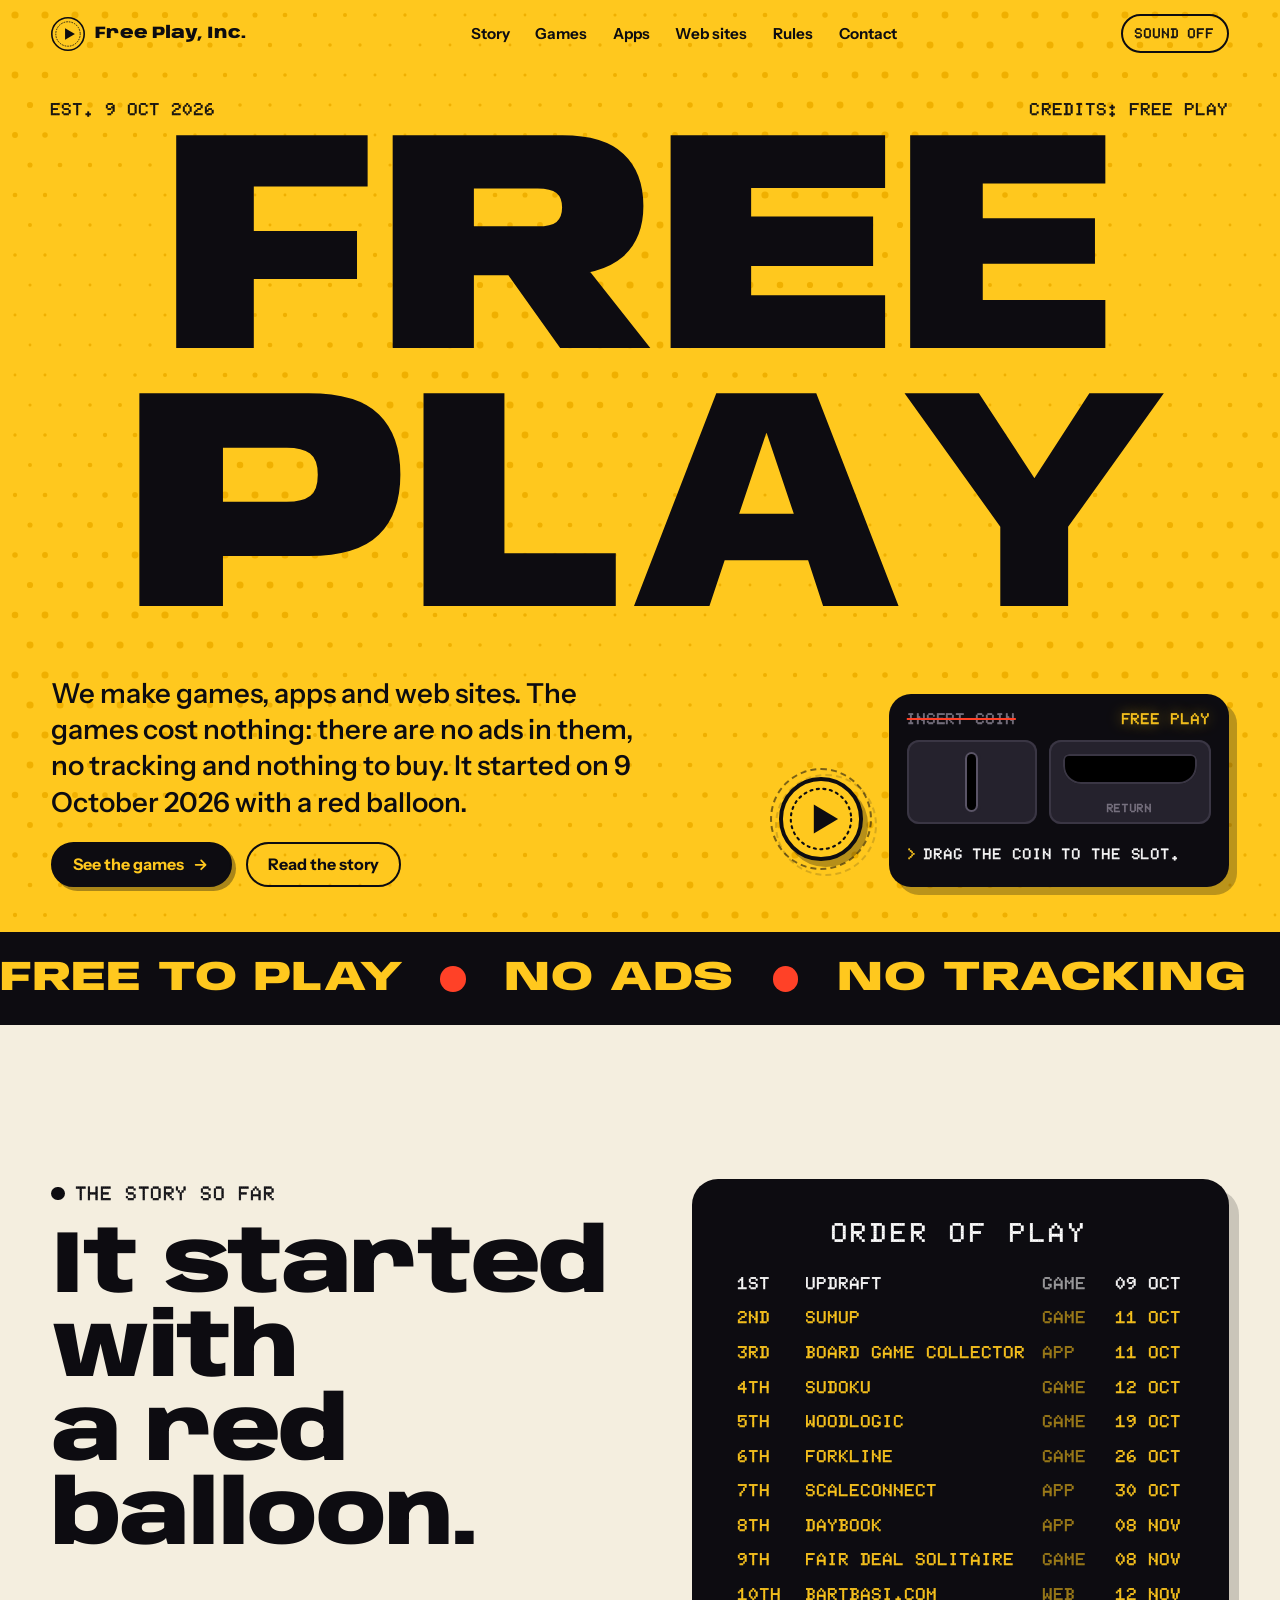
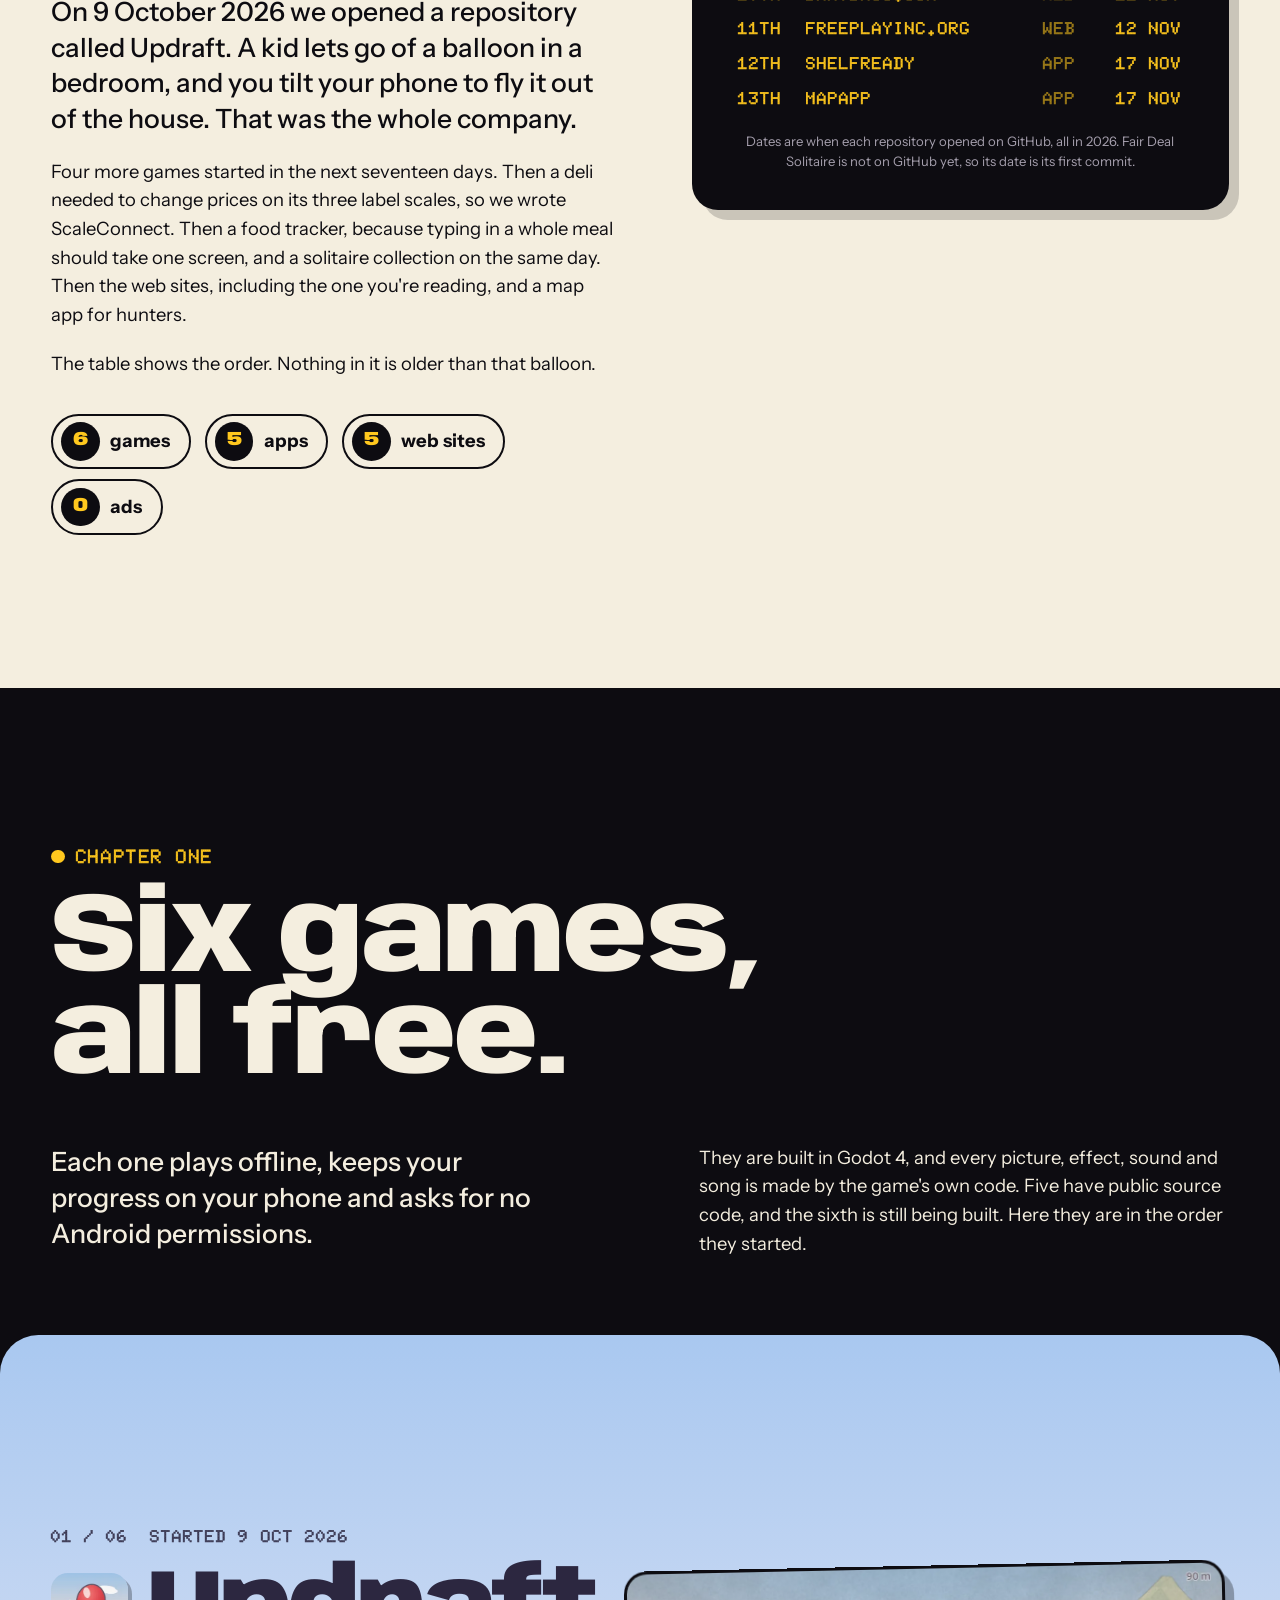
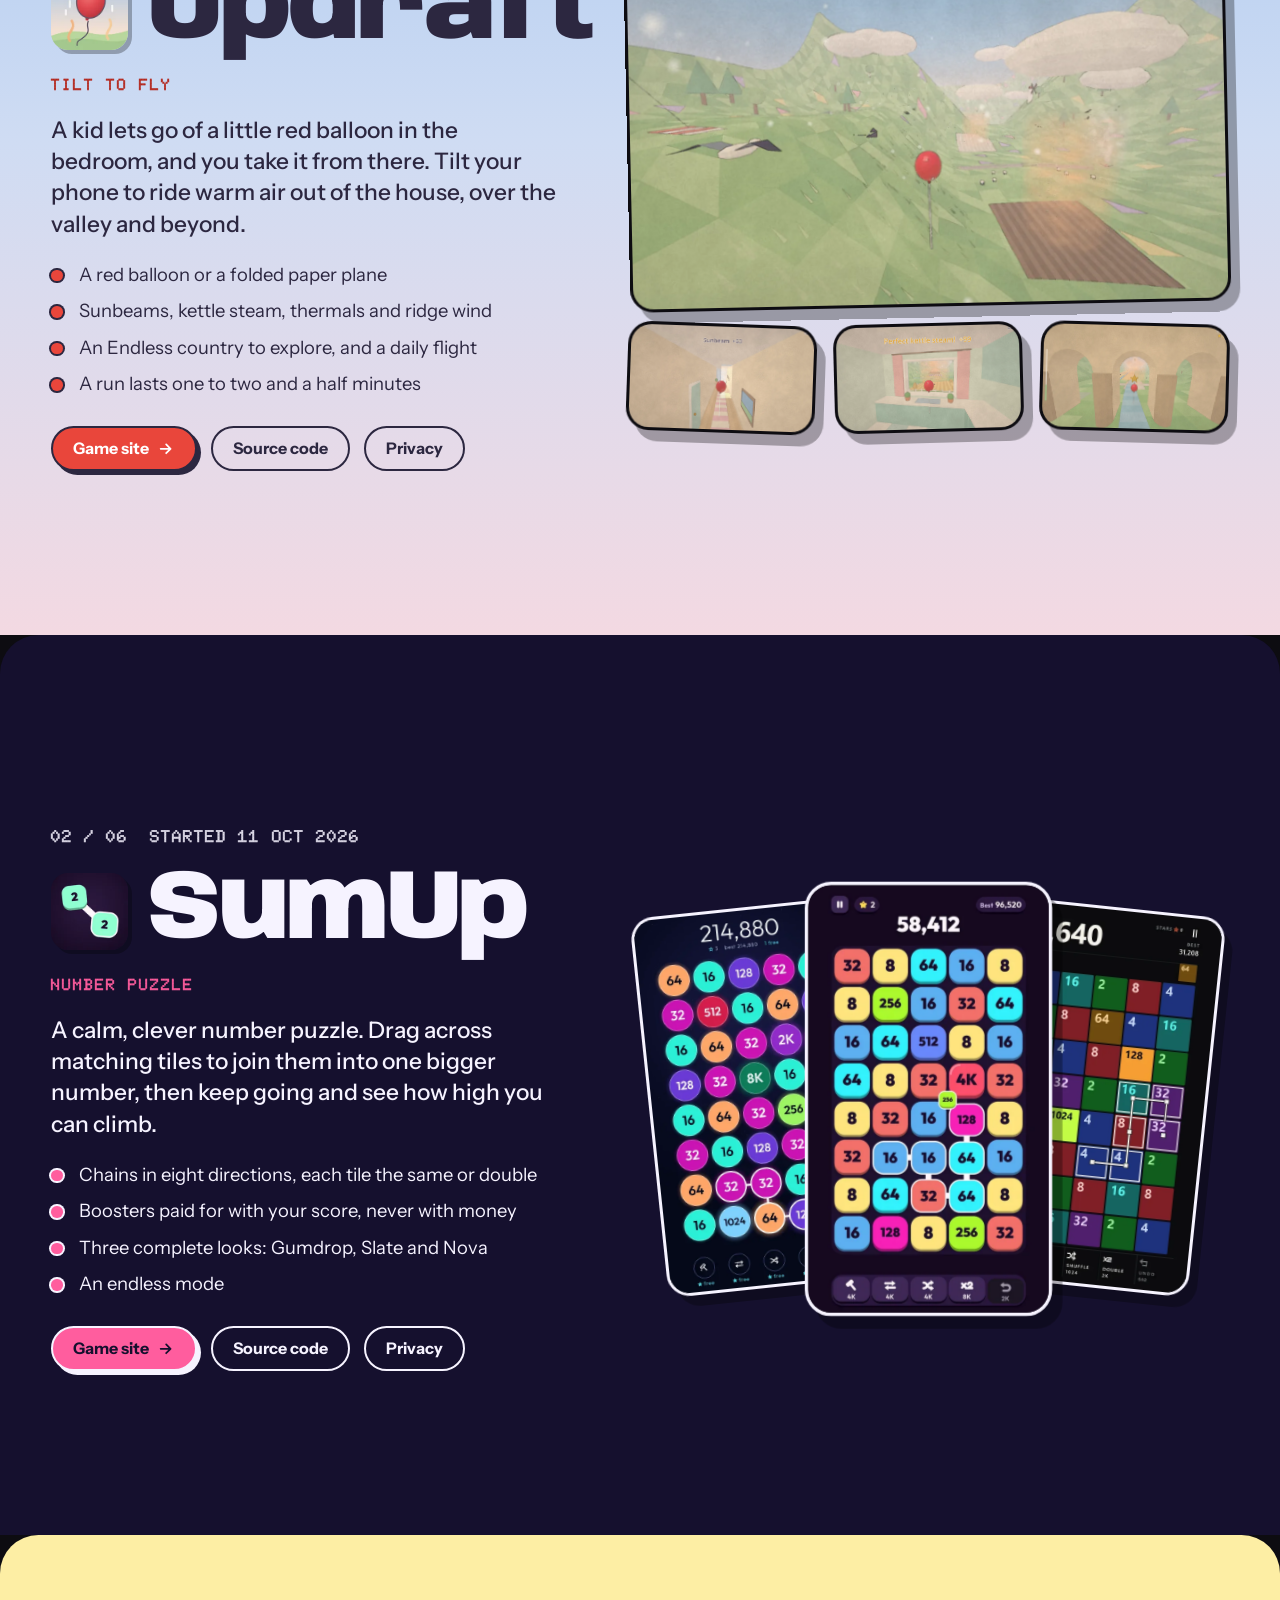
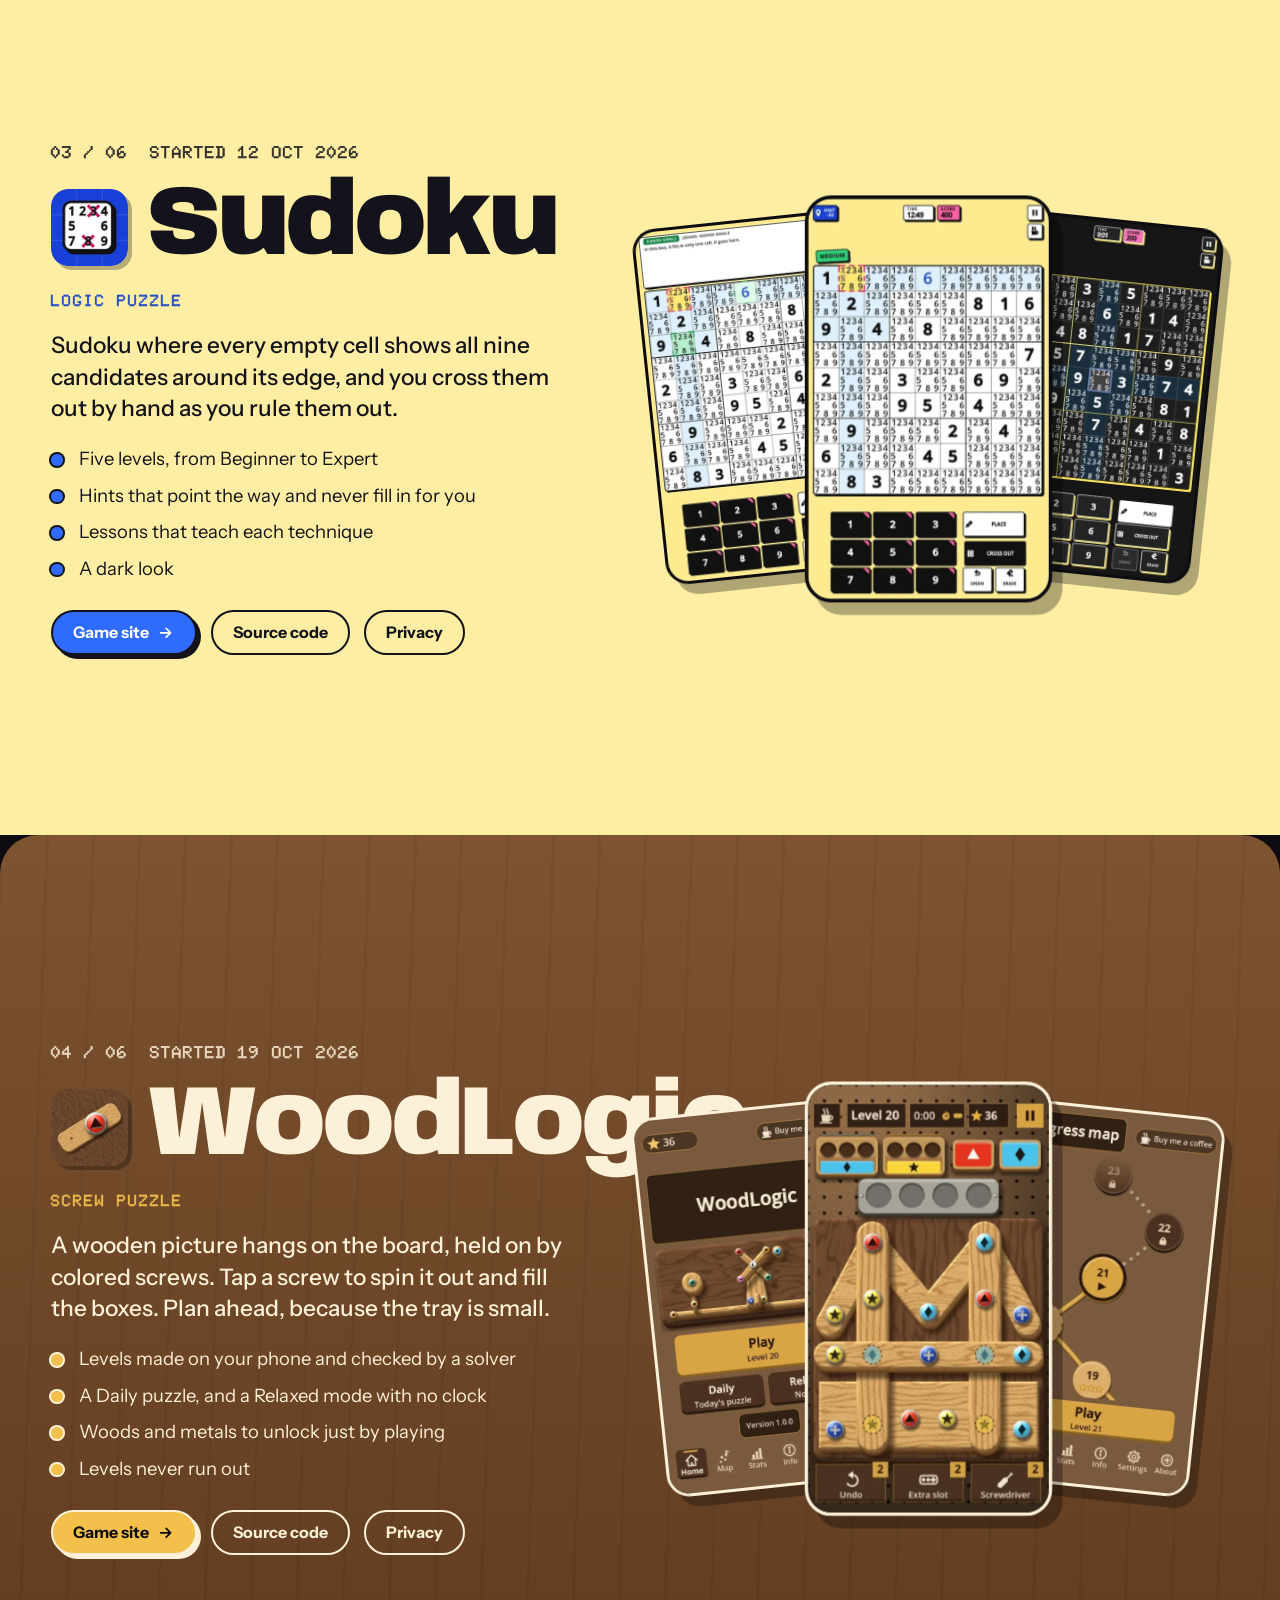
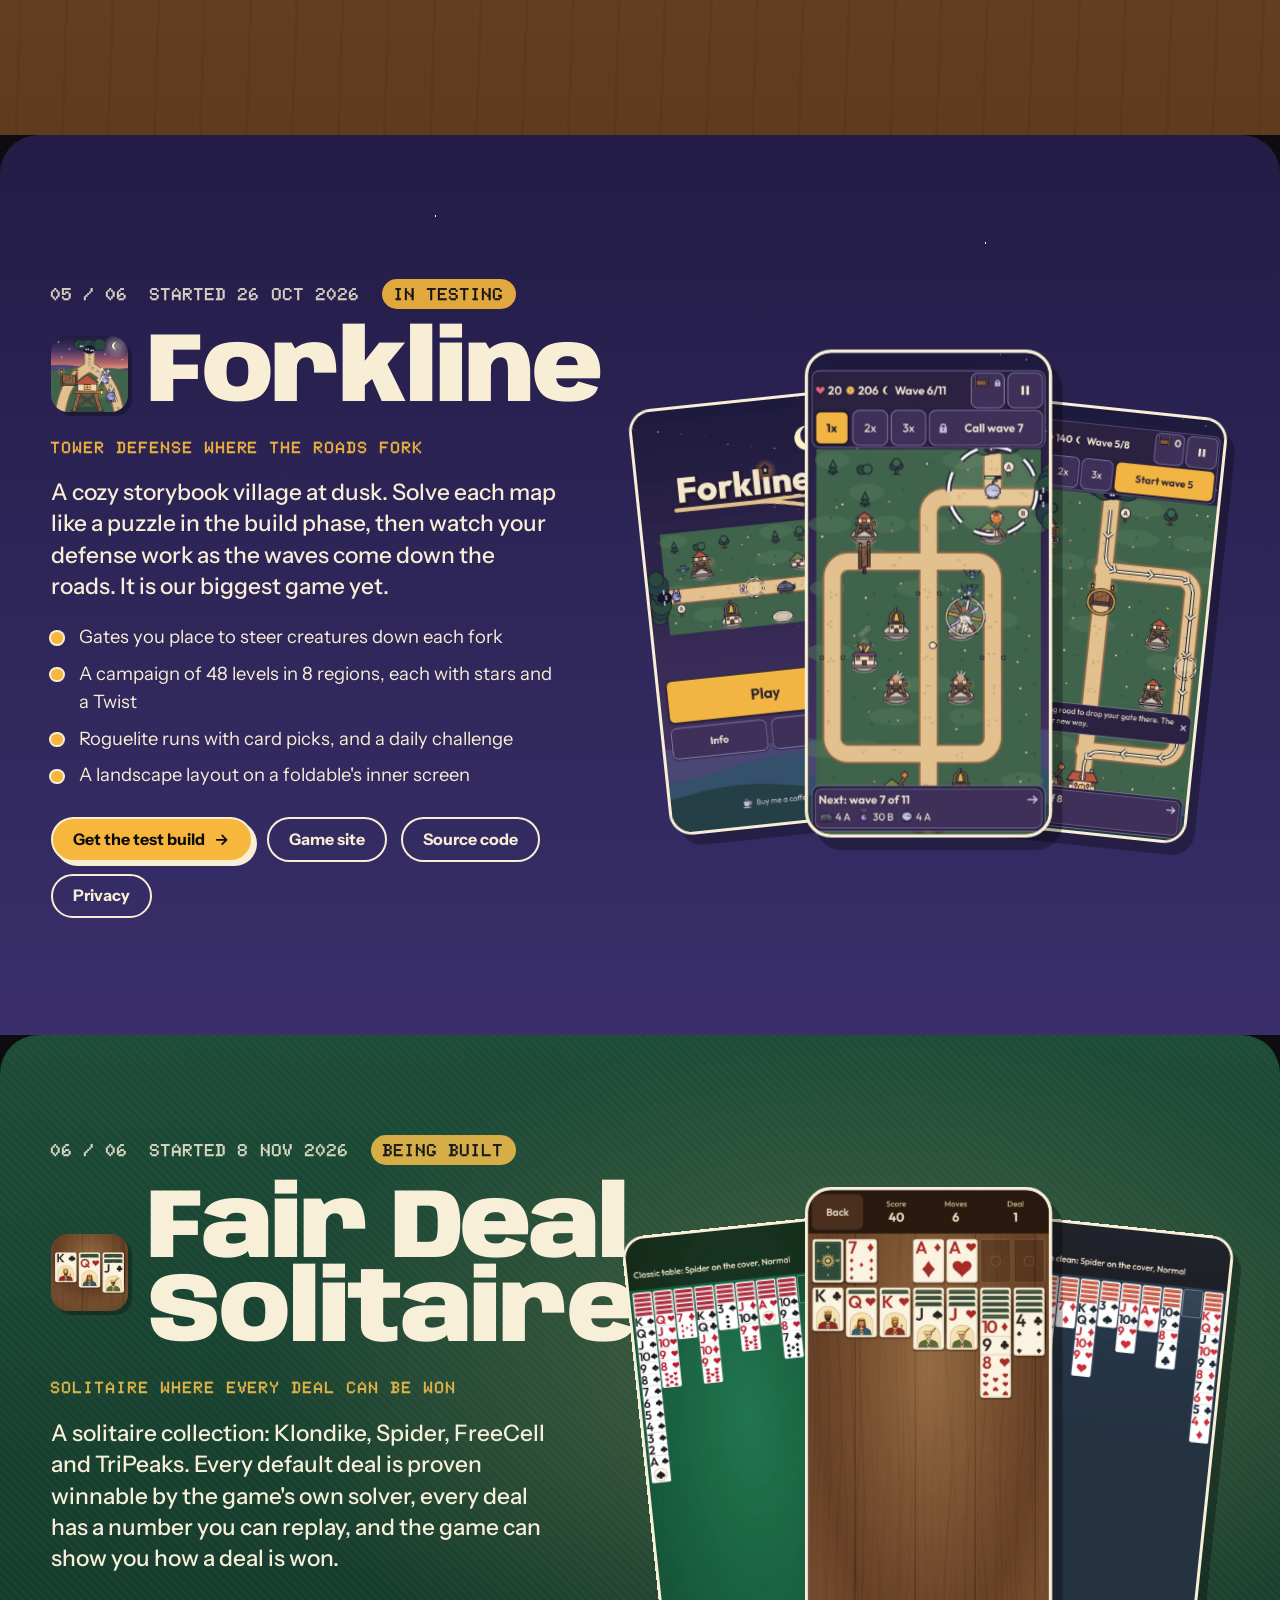
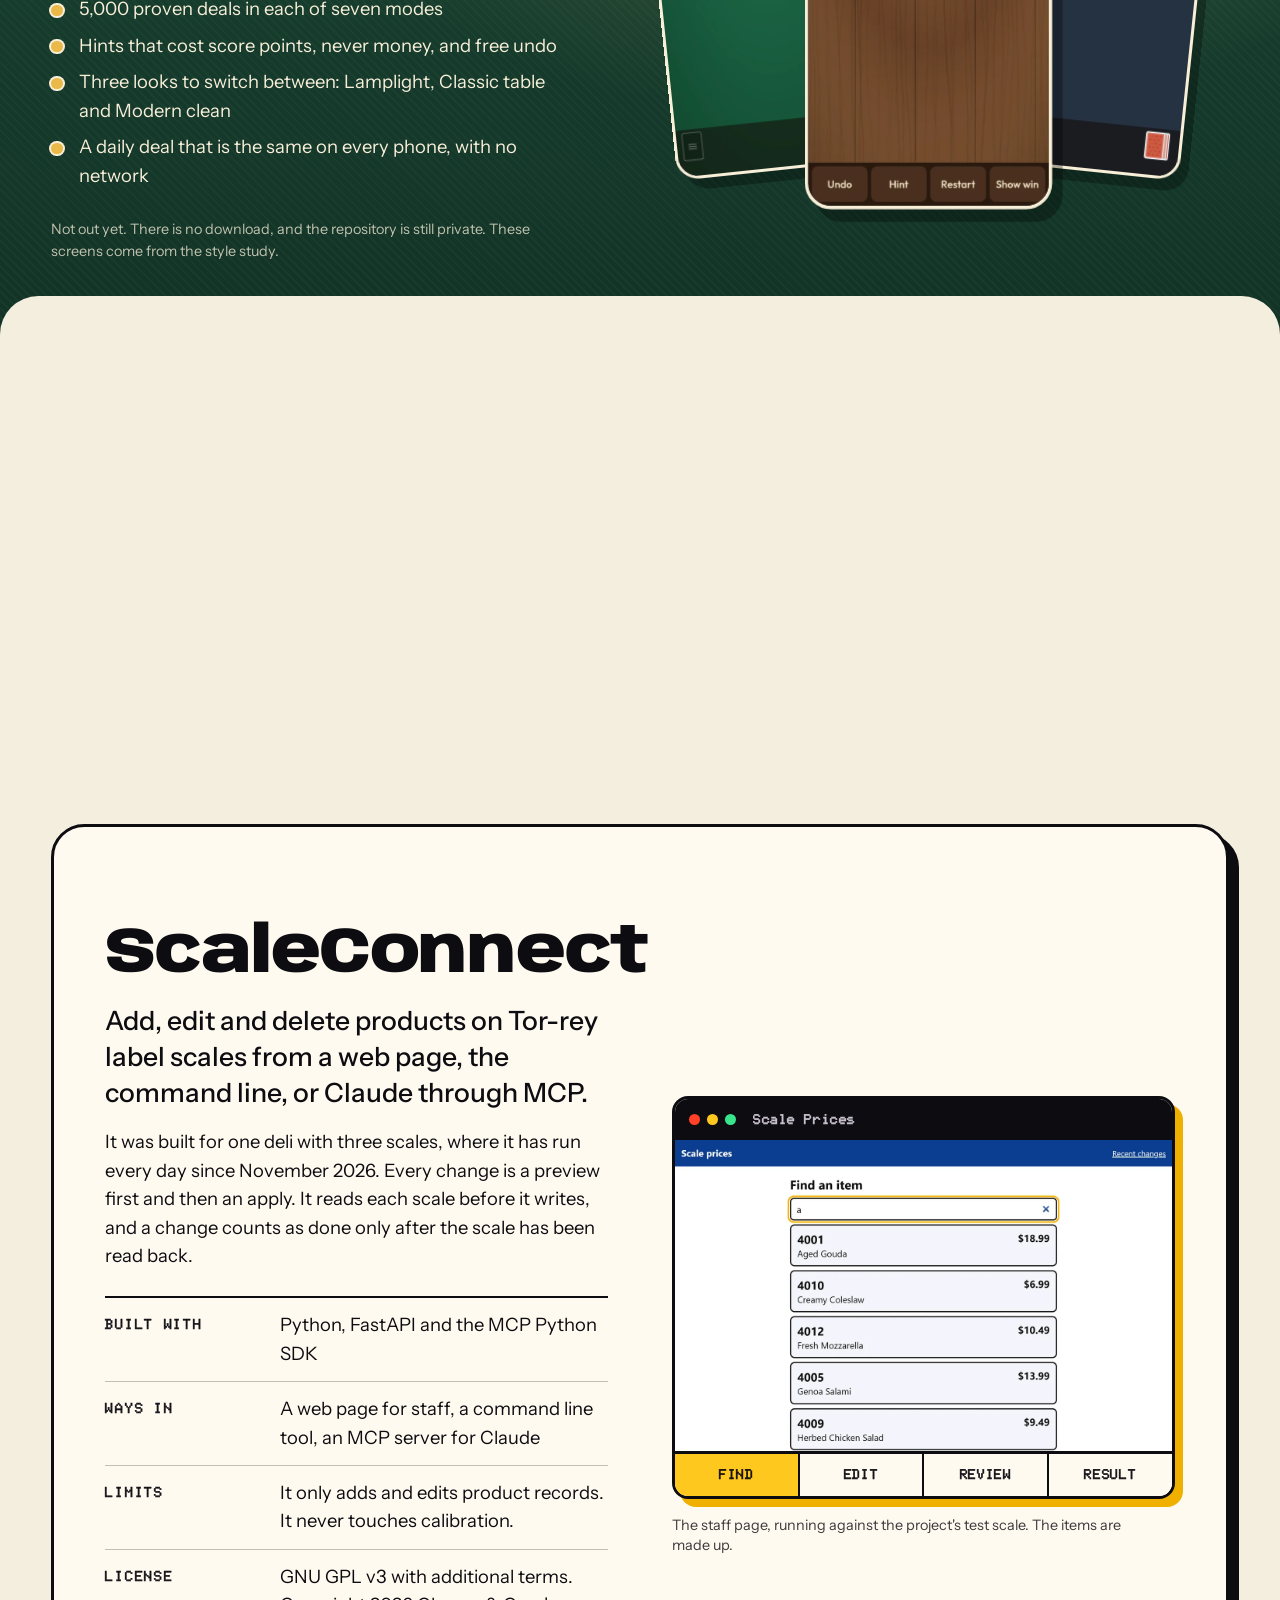
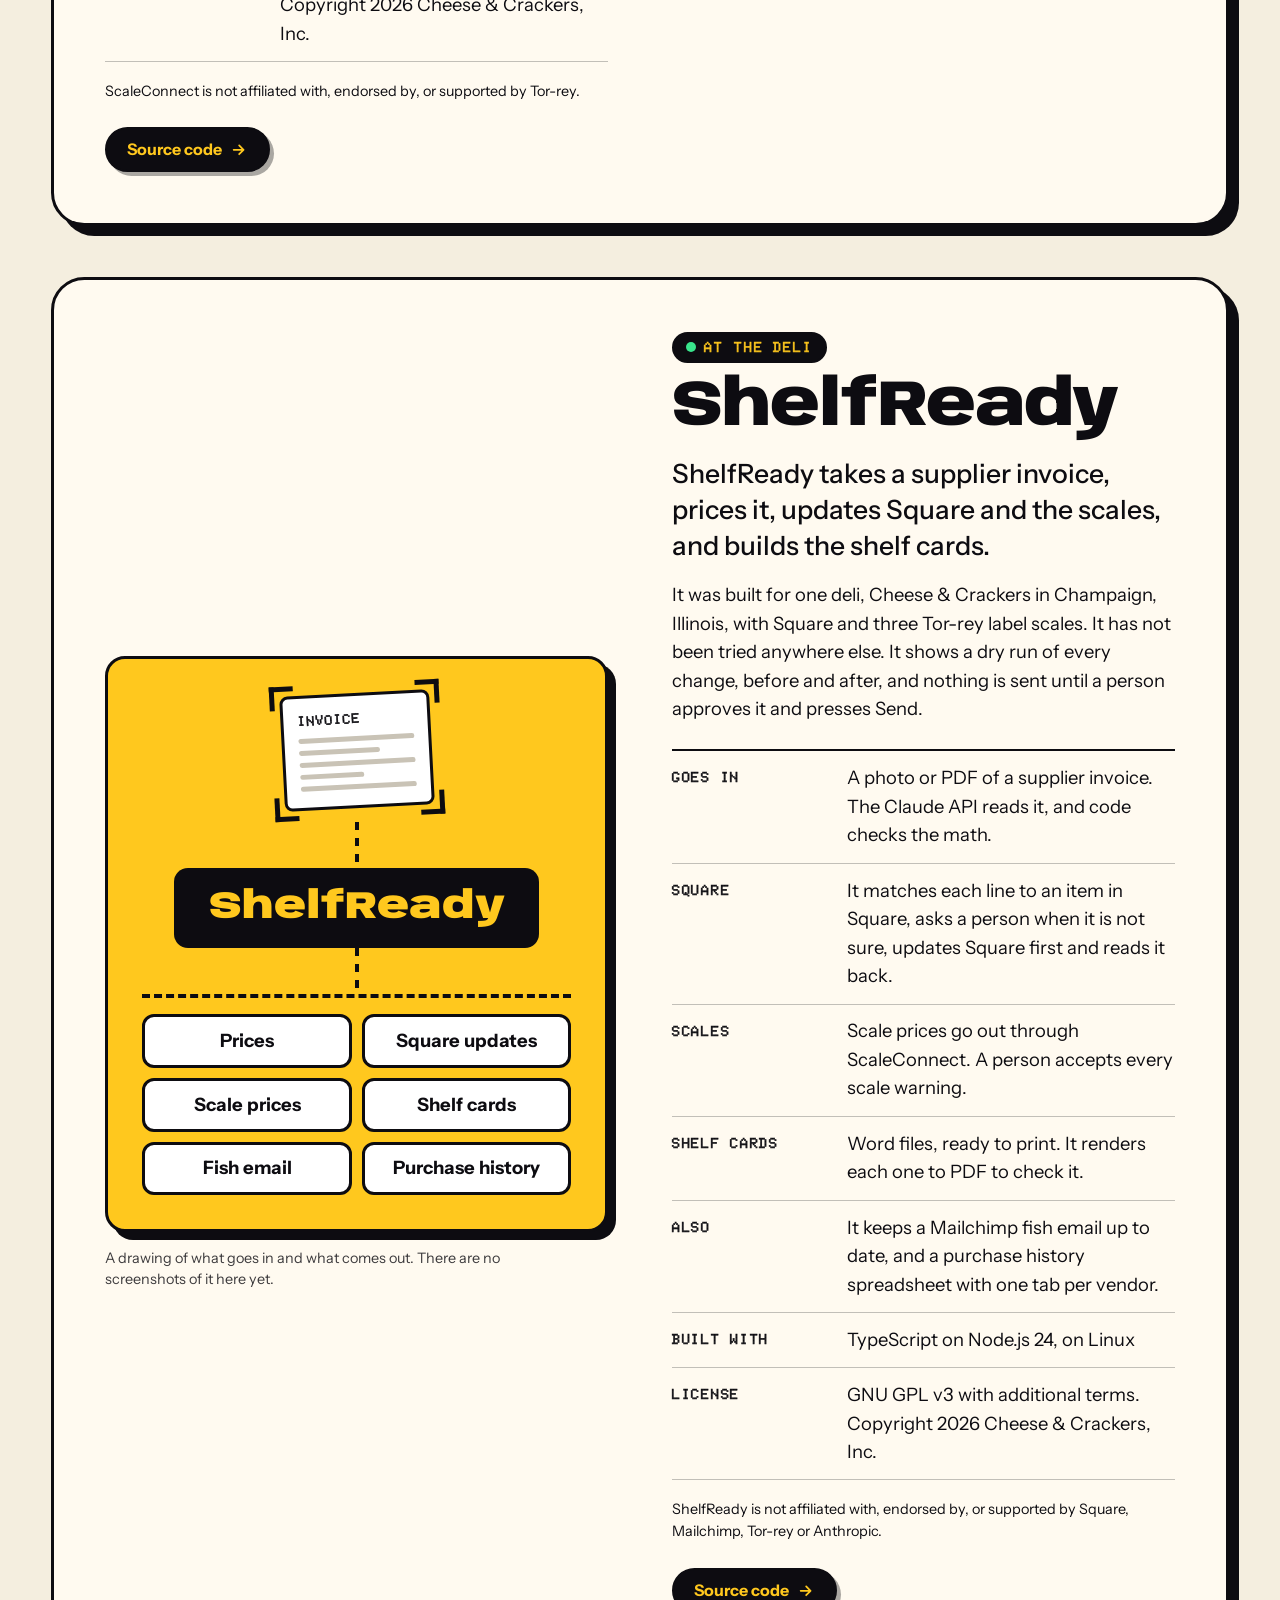
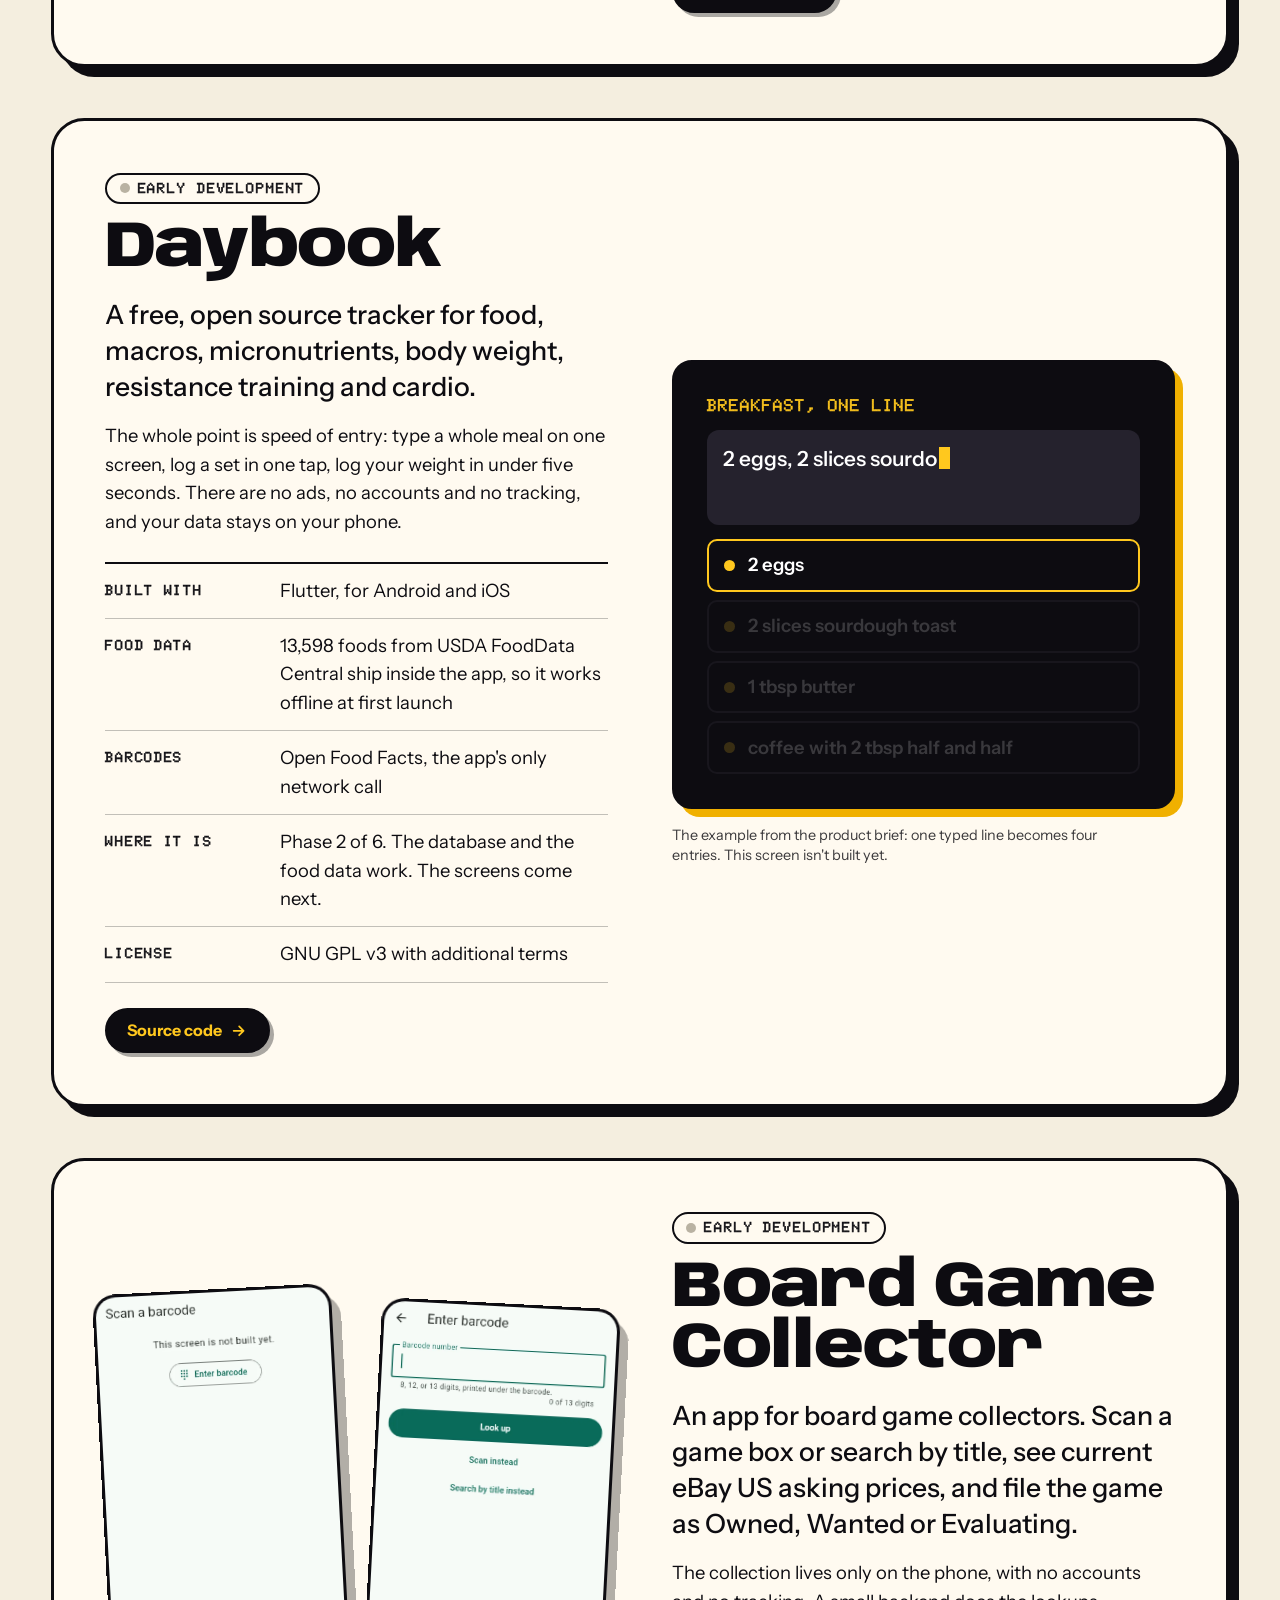
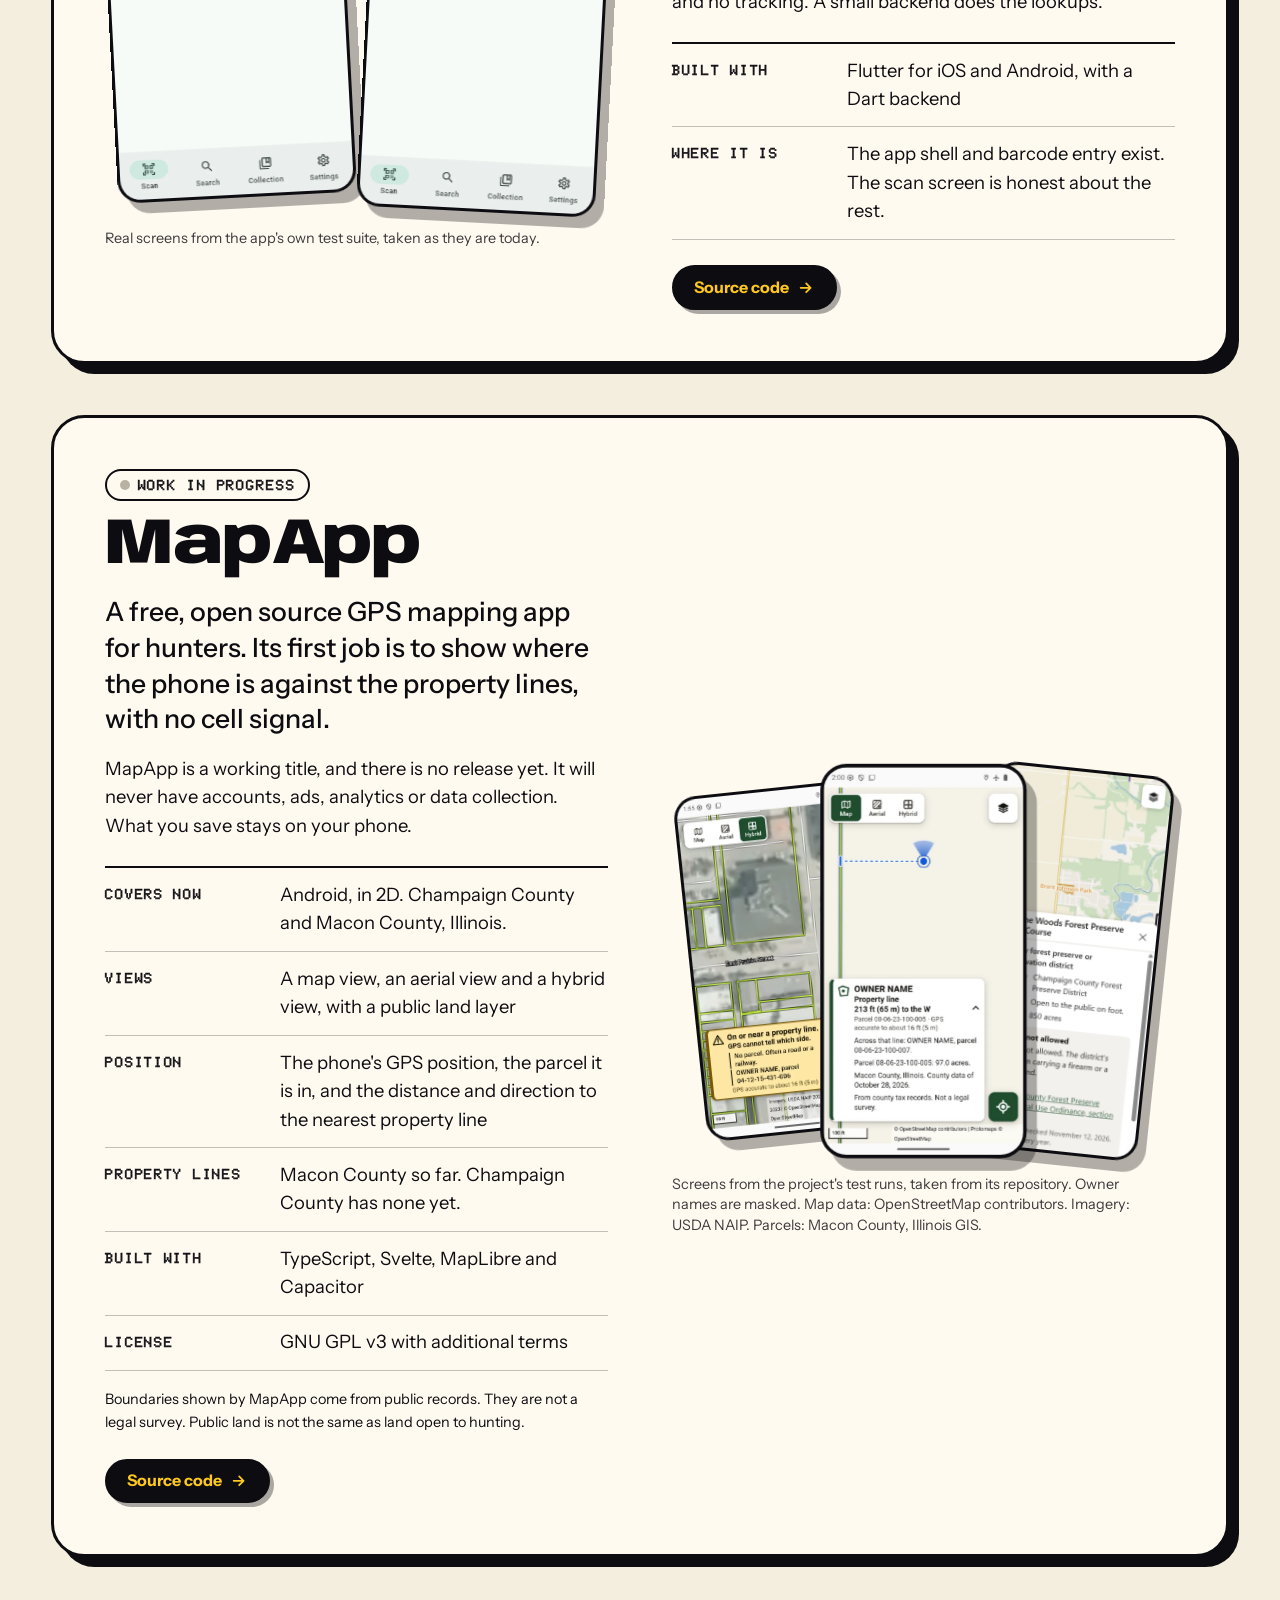
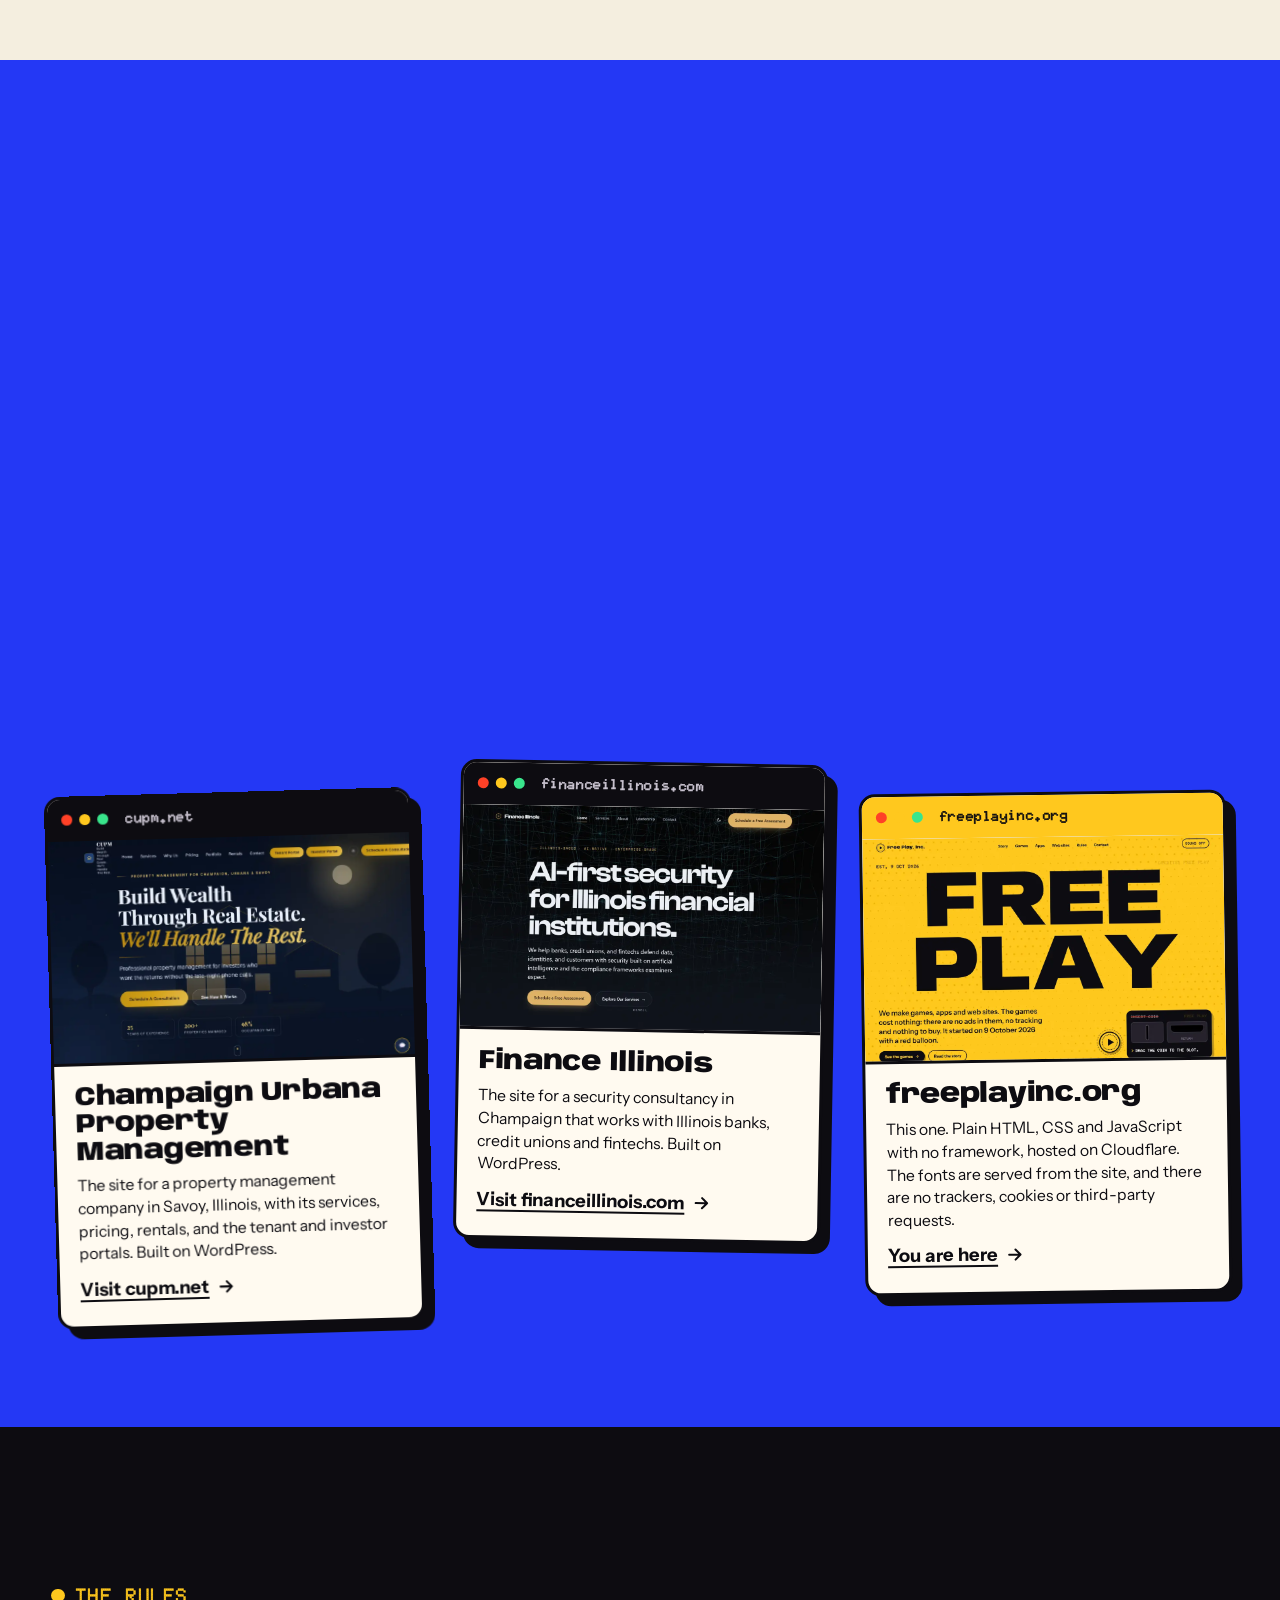
==== commit 88b2a670: "Add Fair Deal Solitaire and MapApp, and update ShelfReady Matches freeplayinc.org: a sixth game, a f" ====
--- a/index.html
+++ b/index.html
@@ -111,11 +111,11 @@
       <p class="eyebrow" data-rv>The story so far</p>
       <h2 class="h2" data-rv>It started with a red balloon.</h2>
       <p class="big" data-rv>On 9 October 2026 we opened a repository called Updraft. A kid lets go of a balloon in a bedroom, and you tilt your phone to fly it out of the house. That was the whole company.</p>
-      <p data-rv>Four more games started in the next seventeen days. Then a deli needed to change prices on its three label scales, so we wrote ScaleConnect. Then a food tracker, because typing in a whole meal should take one screen. Then the web sites, including the one you're reading.</p>
+      <p data-rv>Four more games started in the next seventeen days. Then a deli needed to change prices on its three label scales, so we wrote ScaleConnect. Then a food tracker, because typing in a whole meal should take one screen, and a solitaire collection on the same day. Then the web sites, including the one you're reading, and a map app for hunters.</p>
       <p data-rv>The table shows the order. Nothing in it is older than that balloon.</p>
       <ul class="tally" data-rv>
-        <li><b>5</b> games</li>
-        <li><b>4</b> apps</li>
+        <li><b>6</b> games</li>
+        <li><b>5</b> apps</li>
         <li><b>5</b> web sites</li>
         <li><b>0</b> ads</li>
       </ul>
@@ -132,10 +132,13 @@
         <li><a href="#forkline"><span>6th</span><span>Forkline</span><span>Game</span><time datetime="2026-10-26">26 Oct</time></a></li>
         <li><a href="#scaleconnect"><span>7th</span><span>ScaleConnect</span><span>App</span><time datetime="2026-10-30">30 Oct</time></a></li>
         <li><a href="#daybook"><span>8th</span><span>Daybook</span><span>App</span><time datetime="2026-11-08">08 Nov</time></a></li>
-        <li><a href="#web"><span>9th</span><span>bartbasi.com</span><span>Web</span><time datetime="2026-11-12">12 Nov</time></a></li>
-        <li><a href="#web"><span>10th</span><span>freeplayinc.org</span><span>Web</span><time datetime="2026-11-12">12 Nov</time></a></li>
+        <li><a href="#fairdeal"><span>9th</span><span>Fair Deal Solitaire</span><span>Game</span><time datetime="2026-11-08">08 Nov</time></a></li>
+        <li><a href="#web"><span>10th</span><span>bartbasi.com</span><span>Web</span><time datetime="2026-11-12">12 Nov</time></a></li>
+        <li><a href="#web"><span>11th</span><span>freeplayinc.org</span><span>Web</span><time datetime="2026-11-12">12 Nov</time></a></li>
+        <li><a href="#shelfready"><span>12th</span><span>ShelfReady</span><span>App</span><time datetime="2026-11-17">17 Nov</time></a></li>
+        <li><a href="#mapapp"><span>13th</span><span>MapApp</span><span>App</span><time datetime="2026-11-17">17 Nov</time></a></li>
       </ol>
-      <p class="scores__note">Dates are when each repository opened on GitHub, all in 2026.</p>
+      <p class="scores__note">Dates are when each repository opened on GitHub, all in 2026. Fair Deal Solitaire is not on GitHub yet, so its date is its first commit.</p>
     </div>
   </div>
 </section>
@@ -144,10 +147,10 @@
 <section class="chapter chapter--games" id="games" data-head="light">
   <div class="wrap">
     <p class="eyebrow" data-rv>Chapter one</p>
-    <h2 class="h2 h2--xl" data-rv>Five games, all free.</h2>
+    <h2 class="h2 h2--xl" data-rv>Six games, all free.</h2>
     <div class="chapter__cols">
       <p class="big" data-rv>Each one plays offline, keeps your progress on your phone and asks for no Android permissions.</p>
-      <p data-rv>They are built in Godot 4, and every picture, effect, sound and song is made by the game's own code. The source is public. Here they are in the order they started.</p>
+      <p data-rv>They are built in Godot 4, and every picture, effect, sound and song is made by the game's own code. Five have public source code, and the sixth is still being built. Here they are in the order they started.</p>
     </div>
   </div>
 </section>
@@ -158,7 +161,7 @@
     <div class="game__card">
       <div class="game__in">
         <div class="game__info">
-          <p class="game__meta readout"><span>01 / 05</span><span>Started 9 Oct 2026</span></p>
+          <p class="game__meta readout"><span>01 / 06</span><span>Started 9 Oct 2026</span></p>
           <div class="game__name">
             <img class="game__icon" src="/img/updraft/icon.webp" width="192" height="192" alt="">
             <h3>Updraft</h3>
@@ -191,7 +194,7 @@
     <div class="game__card">
       <div class="game__in">
         <div class="game__info">
-          <p class="game__meta readout"><span>02 / 05</span><span>Started 11 Oct 2026</span></p>
+          <p class="game__meta readout"><span>02 / 06</span><span>Started 11 Oct 2026</span></p>
           <div class="game__name">
             <img class="game__icon" src="/img/sumup/icon.webp" width="192" height="192" alt="">
             <h3>SumUp</h3>
@@ -223,7 +226,7 @@
     <div class="game__card">
       <div class="game__in">
         <div class="game__info">
-          <p class="game__meta readout"><span>03 / 05</span><span>Started 12 Oct 2026</span></p>
+          <p class="game__meta readout"><span>03 / 06</span><span>Started 12 Oct 2026</span></p>
           <div class="game__name">
             <img class="game__icon" src="/img/sudoku/icon.webp" width="192" height="192" alt="">
             <h3>Sudoku</h3>
@@ -255,7 +258,7 @@
     <div class="game__card">
       <div class="game__in">
         <div class="game__info">
-          <p class="game__meta readout"><span>04 / 05</span><span>Started 19 Oct 2026</span></p>
+          <p class="game__meta readout"><span>04 / 06</span><span>Started 19 Oct 2026</span></p>
           <div class="game__name">
             <img class="game__icon" src="/img/woodlogic/icon.webp" width="192" height="192" alt="">
             <h3>WoodLogic</h3>
@@ -287,7 +290,7 @@
     <div class="game__card">
       <div class="game__in">
         <div class="game__info">
-          <p class="game__meta readout"><span>05 / 05</span><span>Started 26 Oct 2026</span><span class="game__flag">In testing</span></p>
+          <p class="game__meta readout"><span>05 / 06</span><span>Started 26 Oct 2026</span><span class="game__flag">In testing</span></p>
           <div class="game__name">
             <img class="game__icon" src="/img/forkline/icon.webp" width="192" height="192" alt="">
             <h3>Forkline</h3>
@@ -316,6 +319,34 @@
     </div>
   </article>
 
+  <article class="game game--fairdeal" id="fairdeal" data-head="light">
+    <div class="game__card">
+      <div class="game__in">
+        <div class="game__info">
+          <p class="game__meta readout"><span>06 / 06</span><span>Started 8 Nov 2026</span><span class="game__flag">Being built</span></p>
+          <div class="game__name">
+            <img class="game__icon" src="/img/fairdeal/icon.webp" width="192" height="192" alt="">
+            <h3>Fair Deal Solitaire</h3>
+          </div>
+          <p class="tag">Solitaire where every deal can be won</p>
+          <p class="game__lede">A solitaire collection: Klondike, Spider, FreeCell and TriPeaks. Every default deal is proven winnable by the game's own solver, every deal has a number you can replay, and the game can show you how a deal is won.</p>
+          <ul class="feats">
+            <li>5,000 proven deals in each of seven modes</li>
+            <li>Hints that cost score points, never money, and free undo</li>
+            <li>Three looks to switch between: Lamplight, Classic table and Modern clean</li>
+            <li>A daily deal that is the same on every phone, with no network</li>
+          </ul>
+          <p class="fine">Not out yet. There is no download, and the repository is still private. These screens come from the style study.</p>
+        </div>
+        <div class="shots">
+          <figure class="shot" data-speed="50"><img src="/img/fairdeal/classic.webp" width="600" height="1537" loading="lazy" alt="Fair Deal Solitaire style study: a Spider deal in the Classic table look, white cards on green felt."></figure>
+          <figure class="shot" data-speed="-20"><img src="/img/fairdeal/klondike.webp" width="600" height="1537" loading="lazy" alt="Fair Deal Solitaire style study: a Klondike deal in the Lamplight look, cream cards on warm wood, with Undo, Hint, Restart and Show win buttons."></figure>
+          <figure class="shot" data-speed="80"><img src="/img/fairdeal/modern.webp" width="600" height="1537" loading="lazy" alt="Fair Deal Solitaire style study: a Spider deal in the Modern clean look, flat cards on a slate table."></figure>
+        </div>
+      </div>
+    </div>
+  </article>
+
 </div>
 
 <!-- Apps -->
@@ -324,8 +355,8 @@
     <p class="eyebrow" data-rv>Chapter two</p>
     <h2 class="h2 h2--xl" data-rv>Then the apps.</h2>
     <div class="chapter__cols">
-      <p class="big" data-rv>Four so far. Two are at work in a deli. Two are early, and their screenshots say so.</p>
-      <p data-rv>The first one started two days after the balloon. Three of the four have public source code.</p>
+      <p class="big" data-rv>Five so far. Two are at work in a deli. Three are unfinished, and their screenshots say so.</p>
+      <p data-rv>The first one started two days after the balloon. All five have public source code.</p>
     </div>
   </div>
 
@@ -372,16 +403,24 @@
       <div class="app__info">
         <p class="status status--live readout" data-rv>At the deli</p>
         <h3 class="h3" data-rv>ShelfReady</h3>
-        <p class="big" data-rv>Someone takes a photo of a supplier invoice. ShelfReady turns that photo into prices, Square inventory updates, scale updates and shelf labels.</p>
-        <p data-rv>It also sends the deli&rsquo;s fish order emails.</p>
+        <p class="big" data-rv>ShelfReady takes a supplier invoice, prices it, updates Square and the scales, and builds the shelf cards.</p>
+        <p data-rv>It was built for one deli, Cheese &amp; Crackers in Champaign, Illinois, with Square and three Tor-rey label scales. It has not been tried anywhere else. It shows a dry run of every change, before and after, and nothing is sent until a person approves it and presses Send.</p>
         <dl class="spec" data-rv>
-          <div><dt>Built for</dt><dd>Cheese &amp; Crackers, a gourmet deli in Champaign, Illinois</dd></div>
-          <div><dt>Goes in</dt><dd>One photo of an invoice</dd></div>
-          <div><dt>Comes out</dt><dd>Prices, Square inventory updates, scale updates, shelf labels</dd></div>
+          <div><dt>Goes in</dt><dd>A photo or PDF of a supplier invoice. The Claude API reads it, and code checks the math.</dd></div>
+          <div><dt>Square</dt><dd>It matches each line to an item in Square, asks a person when it is not sure, updates Square first and reads it back.</dd></div>
+          <div><dt>Scales</dt><dd>Scale prices go out through ScaleConnect. A person accepts every scale warning.</dd></div>
+          <div><dt>Shelf cards</dt><dd>Word files, ready to print. It renders each one to PDF to check it.</dd></div>
+          <div><dt>Also</dt><dd>It keeps a Mailchimp fish email up to date, and a purchase history spreadsheet with one tab per vendor.</dd></div>
+          <div><dt>Built with</dt><dd>TypeScript on Node.js 24, on Linux</dd></div>
+          <div><dt>License</dt><dd>GNU GPL v3 with additional terms. Copyright 2026 Cheese &amp; Crackers, Inc.</dd></div>
         </dl>
+        <p class="fine" data-rv>ShelfReady is not affiliated with, endorsed by, or supported by Square, Mailchimp, Tor-rey or Anthropic.</p>
+        <div class="btns" data-rv>
+          <a class="btn btn--solid" href="https://github.com/bartbasi/ShelfReady">Source code <svg aria-hidden="true"><use href="#i-arrow"/></svg></a>
+        </div>
       </div>
       <div class="app__visual" data-rv>
-        <div class="flow" role="img" aria-label="Drawing: a photo of a supplier invoice goes into ShelfReady, which produces prices, Square inventory updates, scale updates and shelf labels.">
+        <div class="flow" role="img" aria-label="Drawing: a supplier invoice goes into ShelfReady, which produces prices, Square updates, scale prices, shelf cards, the fish email and a purchase history.">
           <div class="flow__doc" aria-hidden="true">
             <b>Invoice</b>
             <i></i><i></i><i></i><i></i><i></i>
@@ -392,12 +431,14 @@
           <div class="flow__pipe flow__pipe--fan" aria-hidden="true"></div>
           <ul class="flow__out" aria-hidden="true">
             <li>Prices</li>
-            <li>Square inventory</li>
-            <li>Scale updates</li>
-            <li>Shelf labels</li>
-          </ul>
-        </div>
-        <p class="cap">A drawing of what goes in and what comes out.</p>
+            <li>Square updates</li>
+            <li>Scale prices</li>
+            <li>Shelf cards</li>
+            <li>Fish email</li>
+            <li>Purchase history</li>
+          </ul>
+        </div>
+        <p class="cap">A drawing of what goes in and what comes out. There are no screenshots of it here yet.</p>
       </div>
     </article>
 
@@ -456,6 +497,35 @@
       </div>
     </article>
 
+    <article class="app" id="mapapp">
+      <div class="app__info">
+        <p class="status readout" data-rv>Work in progress</p>
+        <h3 class="h3" data-rv>MapApp</h3>
+        <p class="big" data-rv>A free, open source GPS mapping app for hunters. Its first job is to show where the phone is against the property lines, with no cell signal.</p>
+        <p data-rv>MapApp is a working title, and there is no release yet. It will never have accounts, ads, analytics or data collection. What you save stays on your phone.</p>
+        <dl class="spec" data-rv>
+          <div><dt>Covers now</dt><dd>Android, in 2D. Champaign County and Macon County, Illinois.</dd></div>
+          <div><dt>Views</dt><dd>A map view, an aerial view and a hybrid view, with a public land layer</dd></div>
+          <div><dt>Position</dt><dd>The phone's GPS position, the parcel it is in, and the distance and direction to the nearest property line</dd></div>
+          <div><dt>Property lines</dt><dd>Macon County so far. Champaign County has none yet.</dd></div>
+          <div><dt>Built with</dt><dd>TypeScript, Svelte, MapLibre and Capacitor</dd></div>
+          <div><dt>License</dt><dd>GNU GPL v3 with additional terms</dd></div>
+        </dl>
+        <p class="fine" data-rv>Boundaries shown by MapApp come from public records. They are not a legal survey. Public land is not the same as land open to hunting.</p>
+        <div class="btns" data-rv>
+          <a class="btn btn--solid" href="https://github.com/bartbasi/MapApp">Source code <svg aria-hidden="true"><use href="#i-arrow"/></svg></a>
+        </div>
+      </div>
+      <div class="app__visual" data-rv>
+        <div class="shots shots--fan">
+          <figure class="shot"><img src="/img/mapapp/hybrid.webp" width="600" height="1162" loading="lazy" alt="MapApp hybrid view: property lines drawn over an aerial photo, with a warning that reads On or near a property line. GPS cannot tell which side."></figure>
+          <figure class="shot"><img src="/img/mapapp/readout.webp" width="600" height="1162" loading="lazy" alt="MapApp map view: the phone's position with a dashed line to the nearest property line, and a readout that says the line is 213 feet to the west."></figure>
+          <figure class="shot"><img src="/img/mapapp/publicland.webp" width="720" height="1560" loading="lazy" alt="MapApp public land details for a county forest preserve: who manages it, its size, and a note that hunting is not allowed, with the source."></figure>
+        </div>
+        <p class="cap">Screens from the project's test runs, taken from its repository. Owner names are masked. Map data: OpenStreetMap contributors. Imagery: USDA NAIP. Parcels: Macon County, Illinois GIS.</p>
+      </div>
+    </article>
+
   </div>
 </section>
 
@@ -543,7 +613,7 @@
       <li data-rv><h3>No tracking</h3><p>No accounts, no analytics and no tracking of any kind.</p></li>
       <li data-rv><h3>Fully offline</h3><p>The games never connect to the internet and ask for no Android permissions.</p></li>
       <li data-rv><h3>Your phone, your progress</h3><p>Saves stay on your phone. Nothing is sent anywhere.</p></li>
-      <li data-rv><h3>Open source</h3><p>Every game's source code is public, under the GNU GPL v3 with additional terms.</p></li>
+      <li data-rv><h3>Open source</h3><p>Every game is free software under the GNU GPL v3 with additional terms. Five have public source code. The sixth, Fair Deal Solitaire, is still being built.</p></li>
       <li data-rv><h3>Made in code</h3><p>Every picture, effect, sound and song is made by the game's own code.</p></li>
     </ol>
   </div>
@@ -575,6 +645,7 @@
         <li><a href="#sudoku">Sudoku</a></li>
         <li><a href="#woodlogic">WoodLogic</a></li>
         <li><a href="#forkline">Forkline</a></li>
+        <li><a href="#fairdeal">Fair Deal Solitaire</a></li>
       </ul>
     </div>
     <div>
@@ -584,6 +655,7 @@
         <li><a href="#shelfready">ShelfReady</a></li>
         <li><a href="#daybook">Daybook</a></li>
         <li><a href="#boardgames">Board Game Collector</a></li>
+        <li><a href="#mapapp">MapApp</a></li>
       </ul>
     </div>
     <div>
--- a/css/site.css
+++ b/css/site.css
@@ -385,14 +385,18 @@
 .shots--two { grid-template-columns: repeat(2, minmax(0, 1fr)); gap: clamp(14px, 2vw, 28px); max-width: 520px; padding: 0; }
 .shots--two .shot:nth-child(1) { --r: -3deg; }
 .shots--two .shot:nth-child(2) { --r: 3deg; margin-top: 12%; }
+.app__visual .shots--fan { margin-block: 6% 4%; }
+.app__visual .shots--fan .shot { border-color: var(--ink); }
 
 .game--updraft { --bg: #bcd4f2; --fg: #2c2740; --accent: #e9463b; --on-accent: #fff; --accent-text: #b3261c; }
 .game--updraft .game__card { background: linear-gradient(180deg, #a9c8f0 0%, #cfdcf3 45%, #f3d9e2 100%); }
 .game--sumup { --bg: #15102e; --fg: #f6f3ff; --accent: #ff5d9e; --on-accent: #15102e; }
-.game--sumup .shot, .game--forkline .shot, .game--woodlogic .shot { border-color: var(--fg); }
+.game--sumup .shot, .game--forkline .shot, .game--woodlogic .shot, .game--fairdeal .shot { border-color: var(--fg); }
 .game--sudoku { --bg: #fdeea4; --fg: #14121a; --accent: #2f6bff; --on-accent: #fff; --accent-text: #1c48c9; }
 .game--woodlogic { --bg: #6b4424; --fg: #fdf0d8; --accent: #f3c14b; }
 .game--woodlogic .game__card { background: repeating-linear-gradient(92deg, rgba(0, 0, 0, .05) 0 3px, transparent 3px 46px), linear-gradient(180deg, #7d5330, #5f3b1f); }
+.game--fairdeal { --bg: #17402f; --fg: #f8efd9; --accent: #eab94a; }
+.game--fairdeal .game__card { background: radial-gradient(ellipse 70% 55% at 68% 38%, rgba(255, 214, 130, .2), transparent 70%), repeating-linear-gradient(45deg, rgba(255, 255, 255, .025) 0 2px, transparent 2px 6px), linear-gradient(180deg, #1d4c38, #123326); }
 .game--forkline { --bg: #2a2352; --fg: #f8eed6; --accent: #f6b73c; }
 .game--forkline .game__card { background: radial-gradient(1px 1px at 12% 18%, #fff 50%, transparent 51%), radial-gradient(1.5px 1.5px at 34% 9%, #fff 50%, transparent 51%), radial-gradient(1px 1px at 58% 22%, #fff 50%, transparent 51%), radial-gradient(1.5px 1.5px at 77% 12%, #fff 50%, transparent 51%), radial-gradient(1px 1px at 91% 30%, #fff 50%, transparent 51%), radial-gradient(1px 1px at 22% 38%, #fff 50%, transparent 51%), linear-gradient(180deg, #221c46, #3a2f6b); }
 
@@ -463,9 +467,9 @@
 @keyframes pipe { to { background-position: 0 16px; } }
 .flow__core { font-family: var(--display); font-weight: 900; font-stretch: 118%; font-size: clamp(1.5rem, 1.1rem + 1.6vw, 2.4rem); line-height: 1; background: var(--ink); color: var(--gold); padding: .55em .9em; border-radius: 14px; }
 .flow__out { display: grid; grid-template-columns: repeat(2, minmax(0, 1fr)); gap: 10px; width: 100%; border-top: 4px dashed var(--ink); padding-top: 16px; }
-.flow__out li { background: #fff; border: 3px solid var(--ink); border-radius: 12px; padding: .7em .8em; font-weight: 700; text-align: center; line-height: 1.2; animation: pop 4.8s infinite; animation-delay: calc(var(--i, 0) * 1.2s); }
-.flow__out li:nth-child(2) { --i: 1; } .flow__out li:nth-child(3) { --i: 2; } .flow__out li:nth-child(4) { --i: 3; }
-@keyframes pop { 0%, 22%, 100% { background: #fff; transform: none; } 6%, 14% { background: var(--ink); color: var(--gold); transform: translateY(-4px); } }
+.flow__out li { background: #fff; border: 3px solid var(--ink); border-radius: 12px; padding: .7em .8em; font-weight: 700; text-align: center; line-height: 1.2; animation: pop 7.2s infinite; animation-delay: calc(var(--i, 0) * 1.2s); }
+.flow__out li:nth-child(2) { --i: 1; } .flow__out li:nth-child(3) { --i: 2; } .flow__out li:nth-child(4) { --i: 3; } .flow__out li:nth-child(5) { --i: 4; } .flow__out li:nth-child(6) { --i: 5; }
+@keyframes pop { 0%, 15%, 100% { background: #fff; transform: none; } 4%, 9.5% { background: var(--ink); color: var(--gold); transform: translateY(-4px); } }
 
 .typed { border: 3px solid var(--ink); border-radius: 20px; background: var(--ink); color: #fff; padding: clamp(18px, 3vw, 32px); box-shadow: 8px 8px 0 var(--gold-deep); }
 .typed__label { color: var(--gold); margin-bottom: .9rem; }
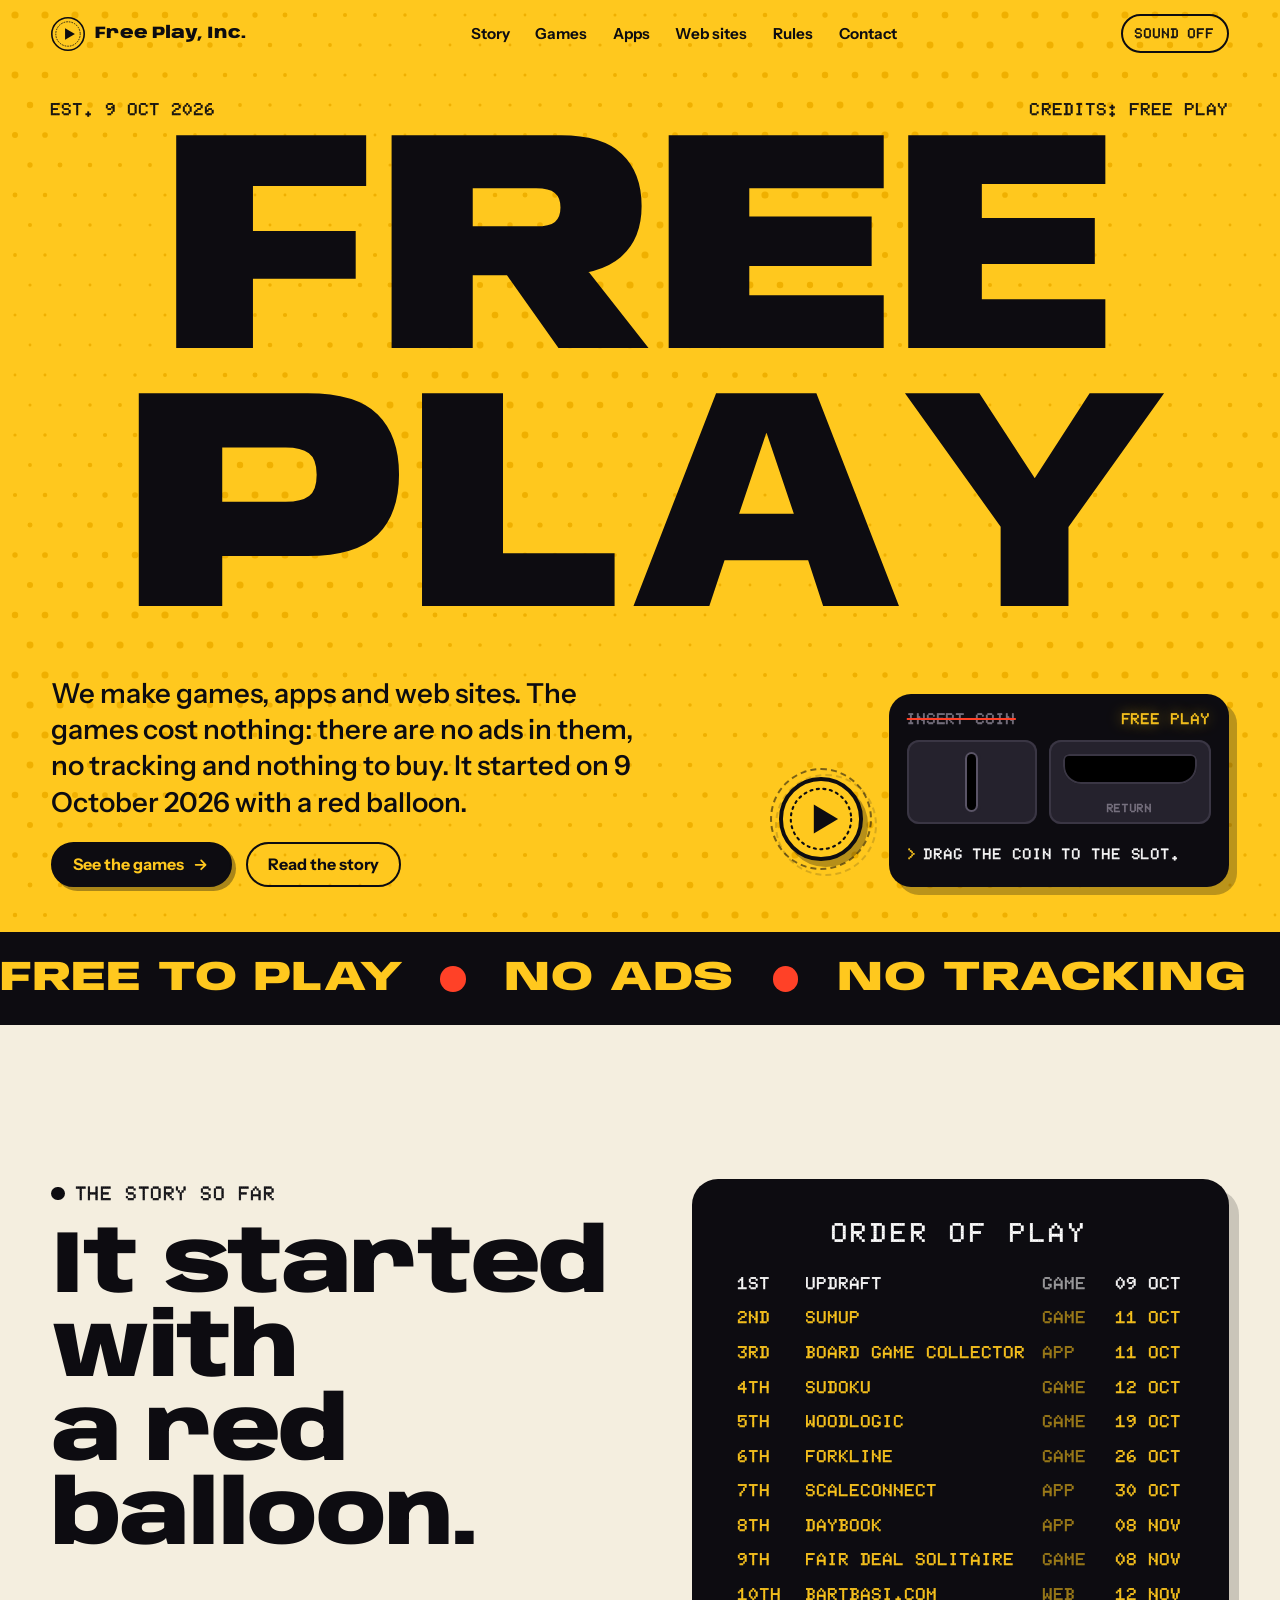
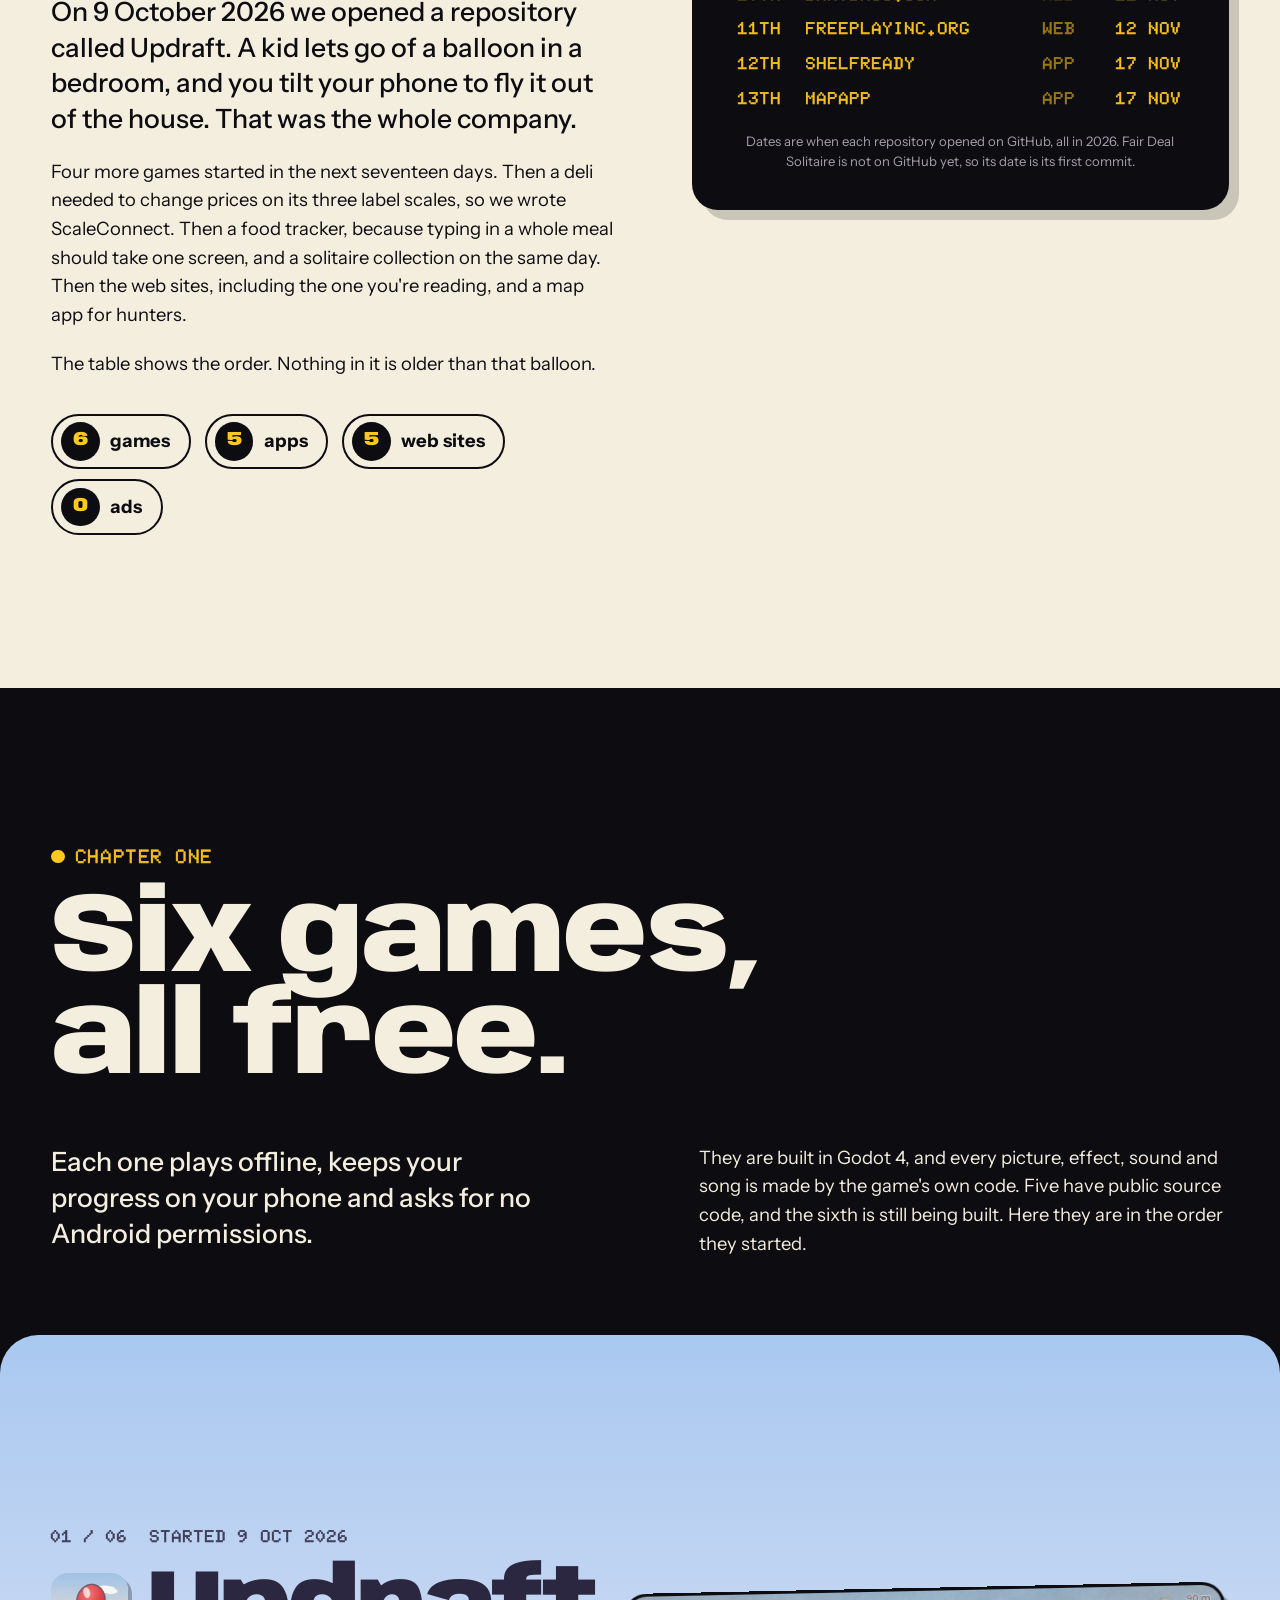
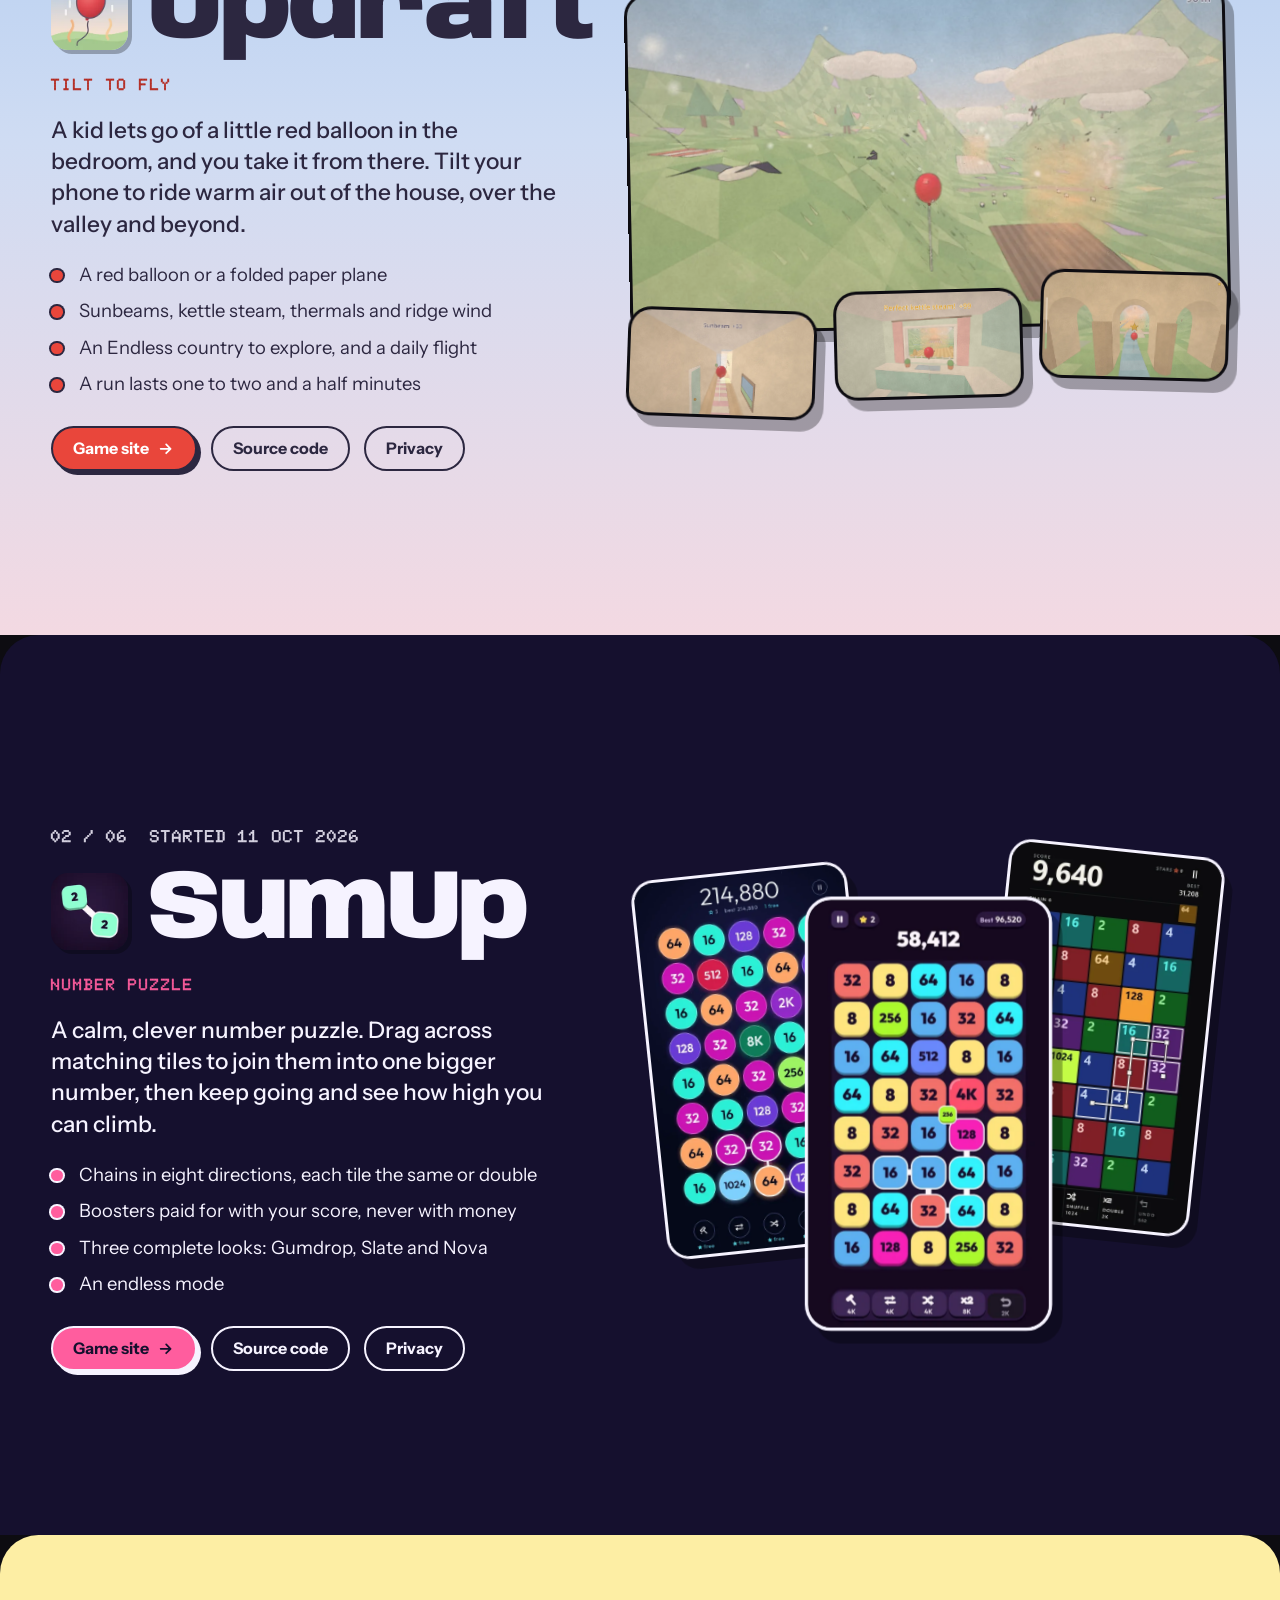
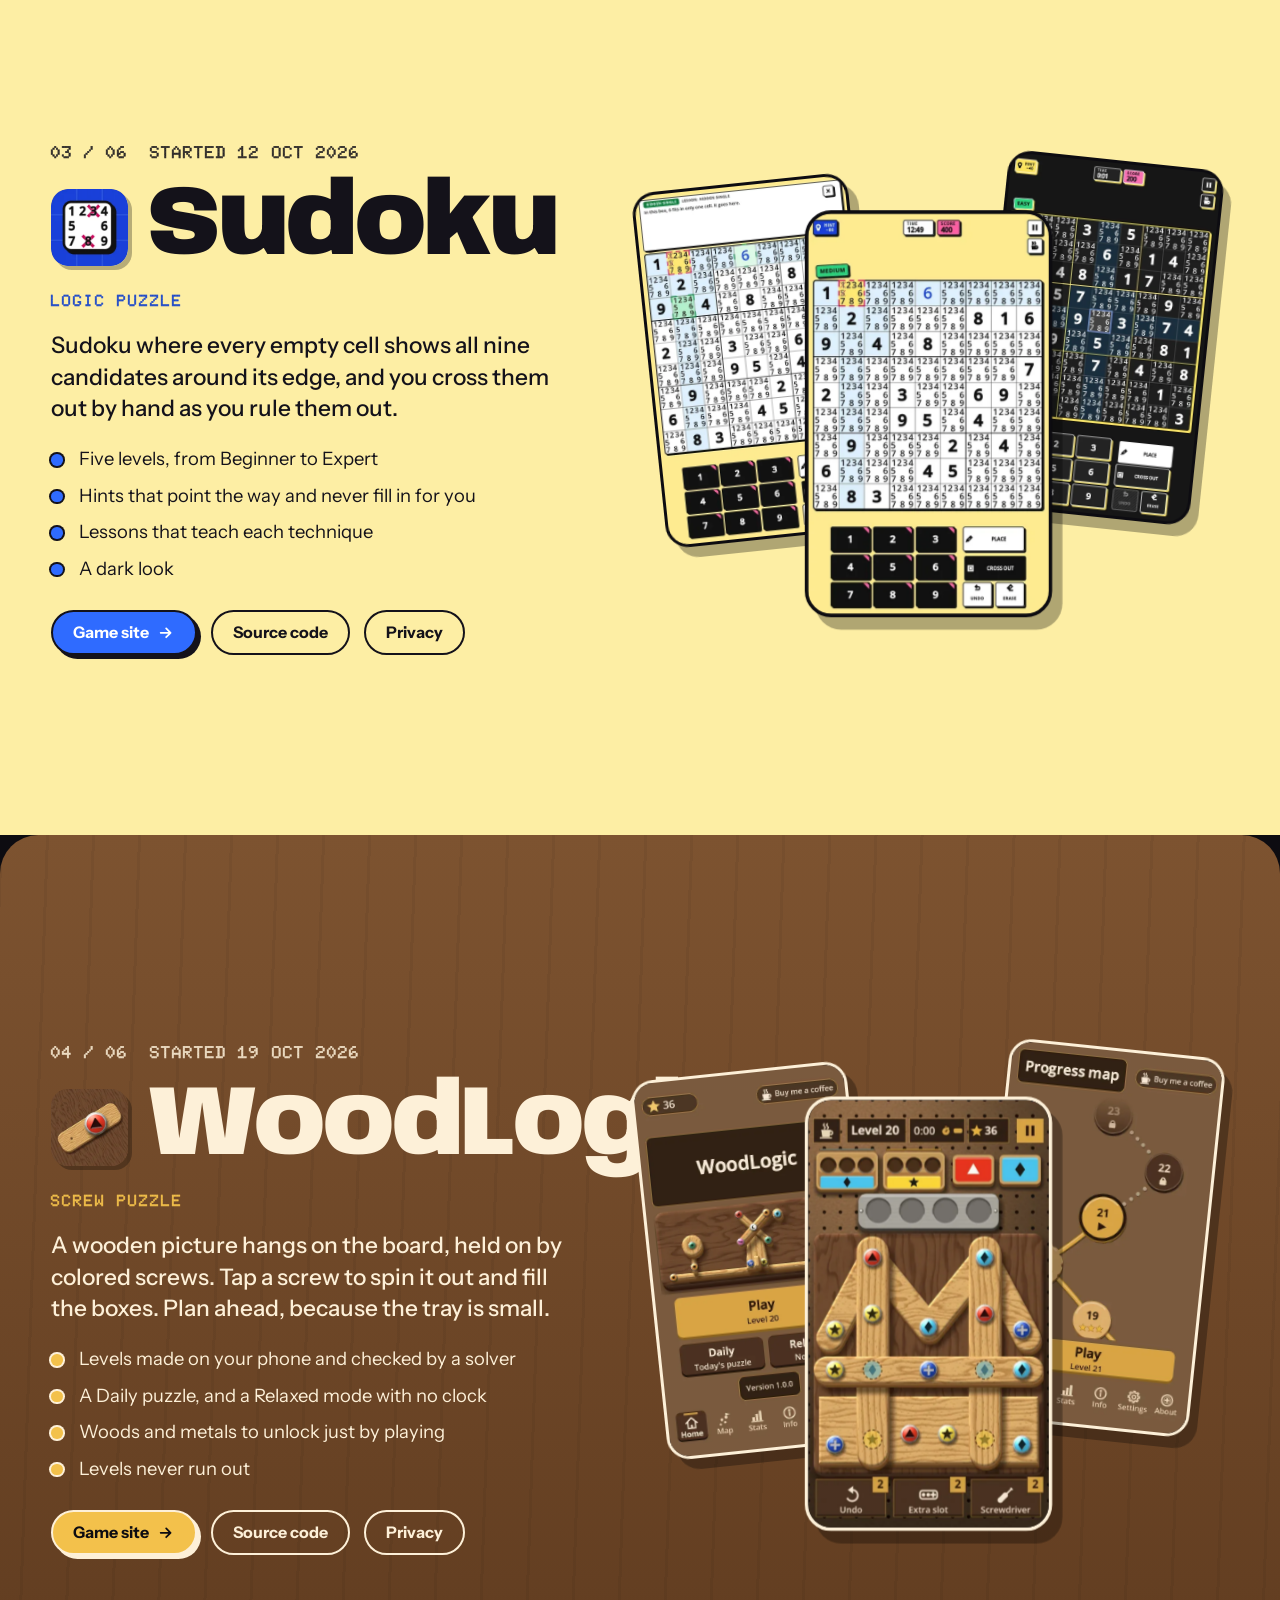
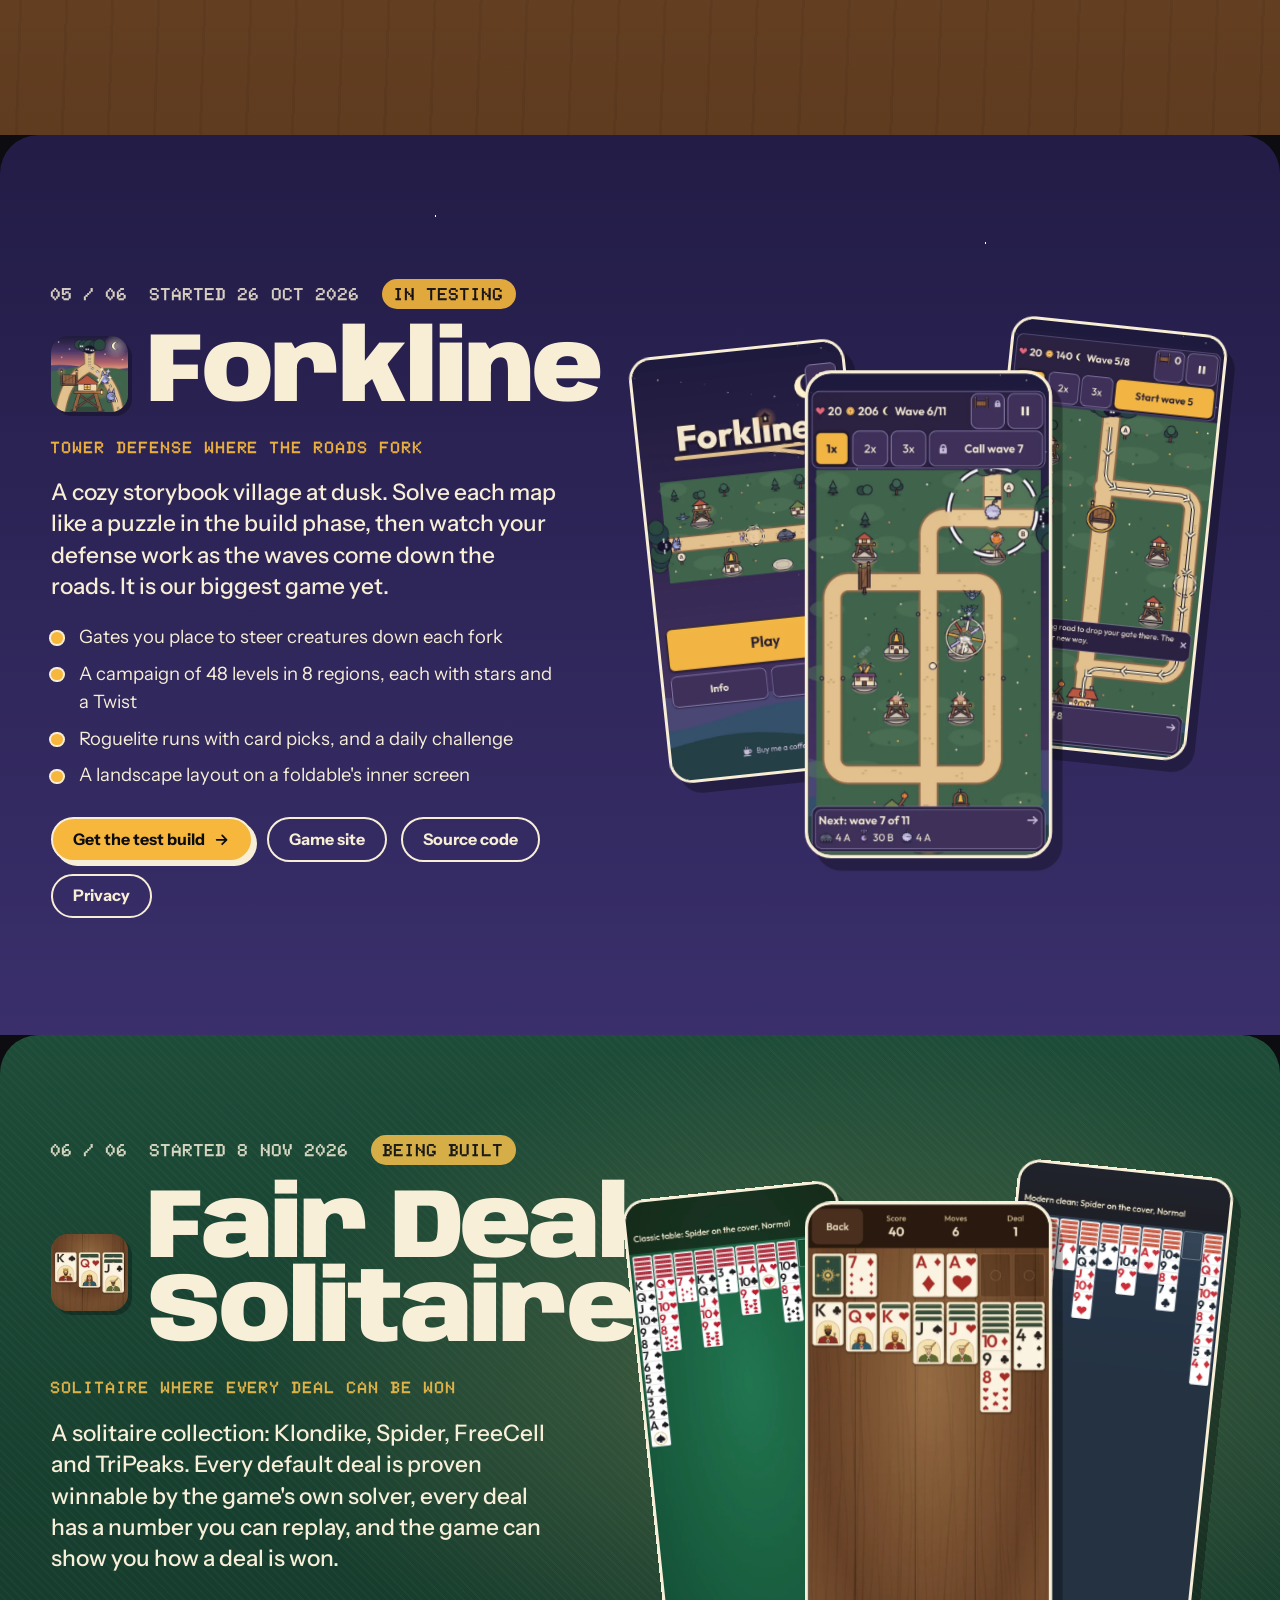
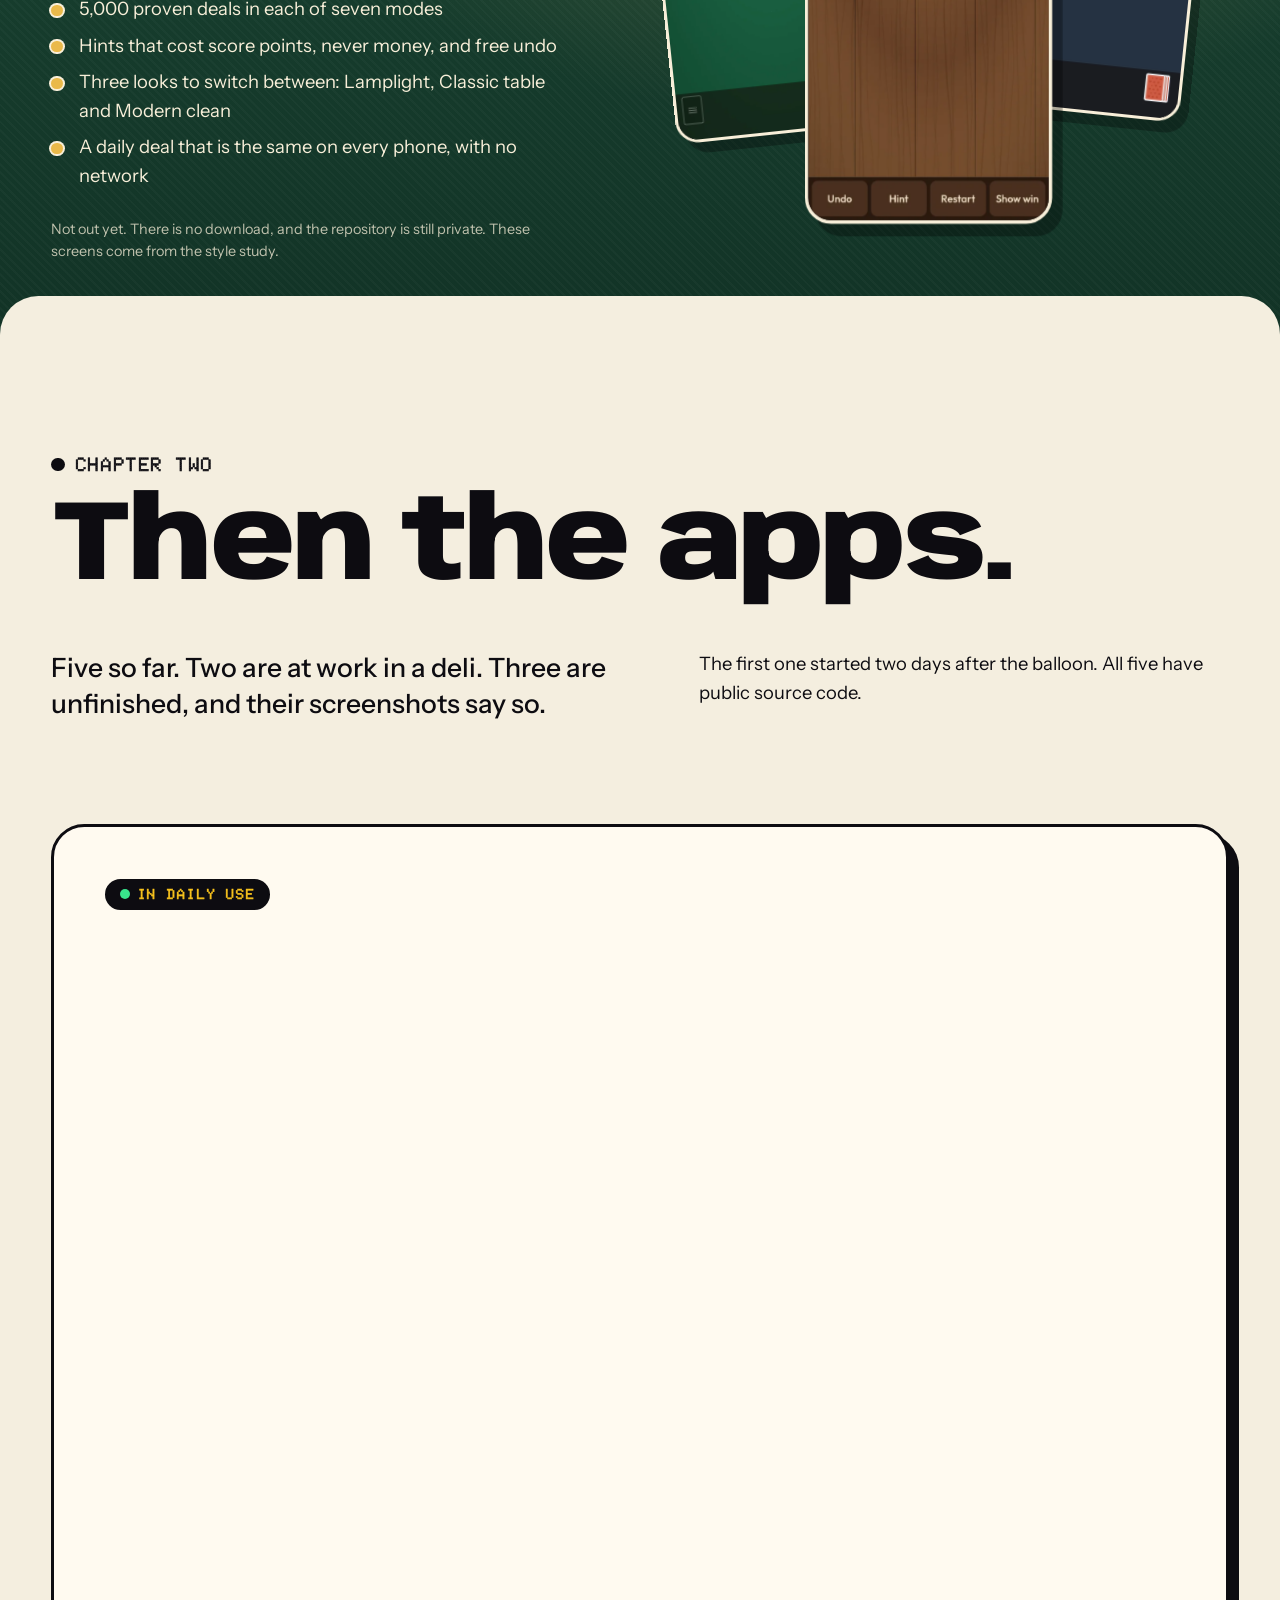
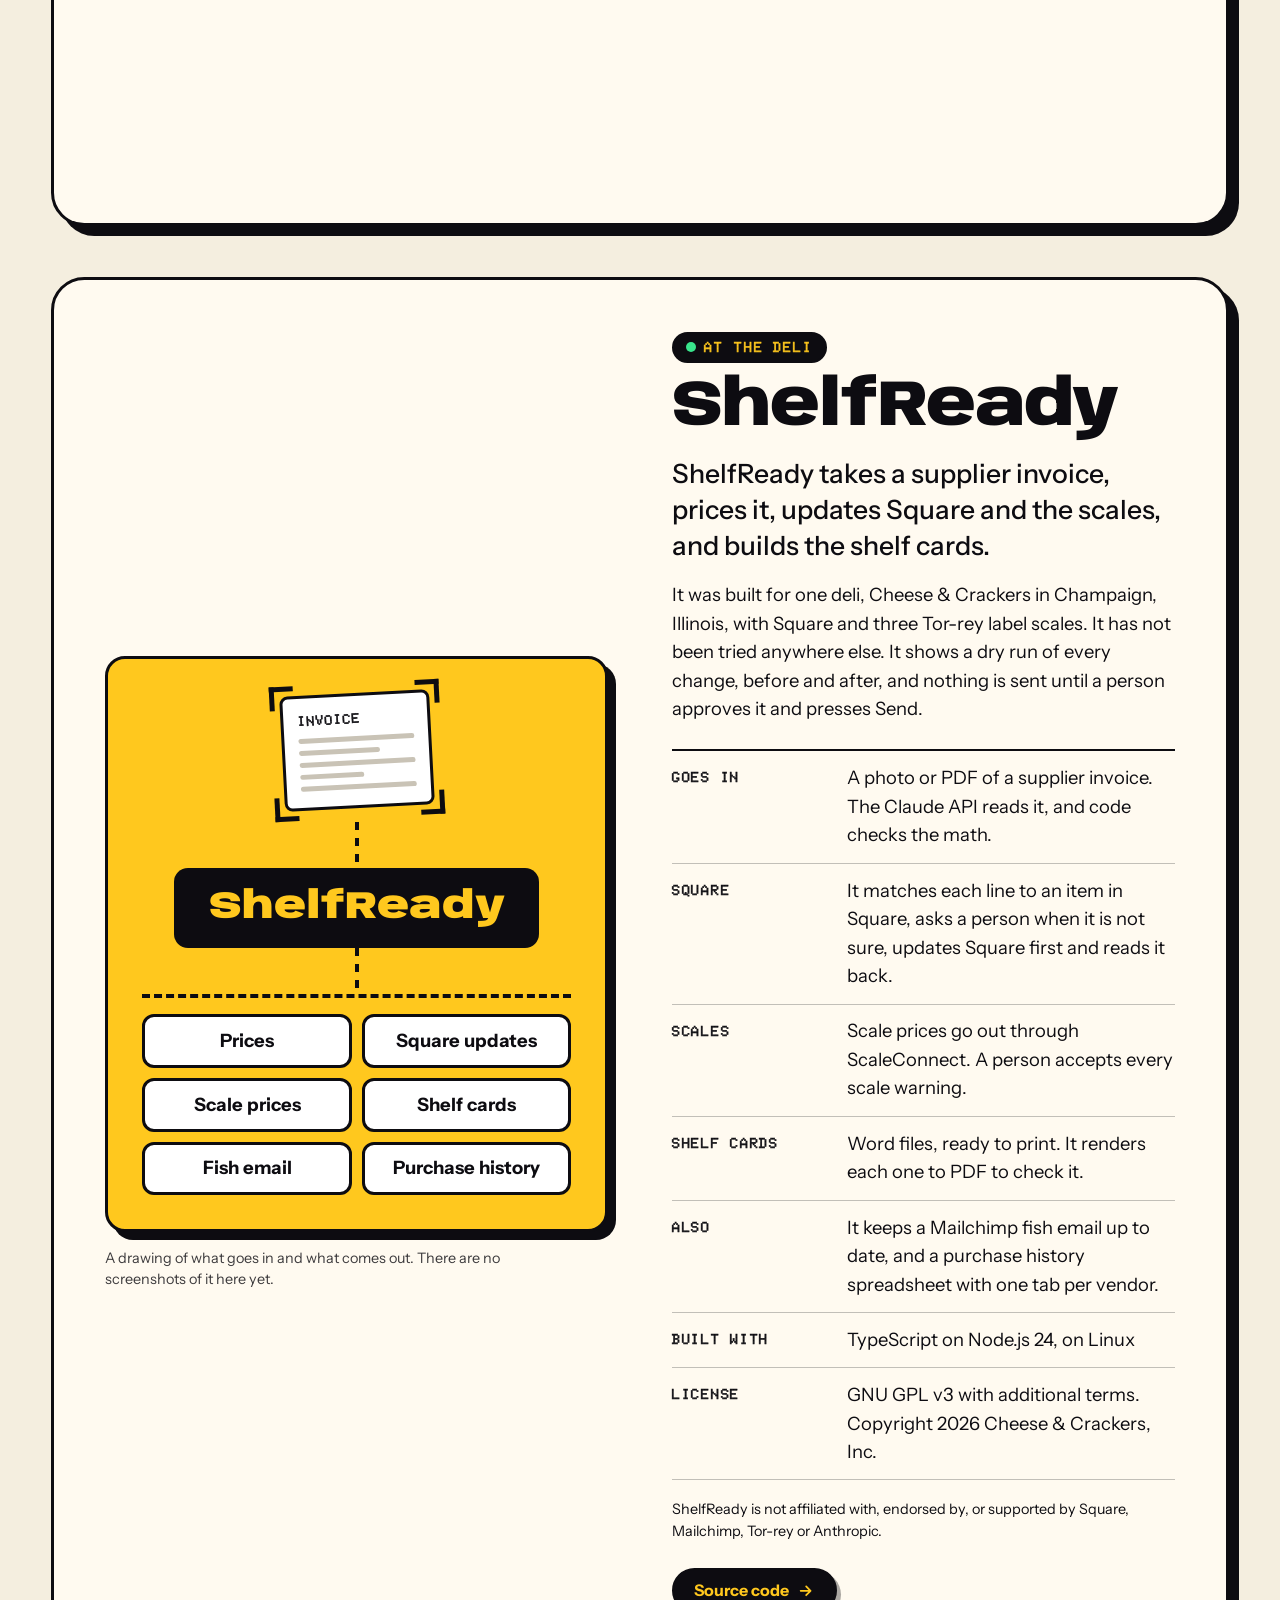
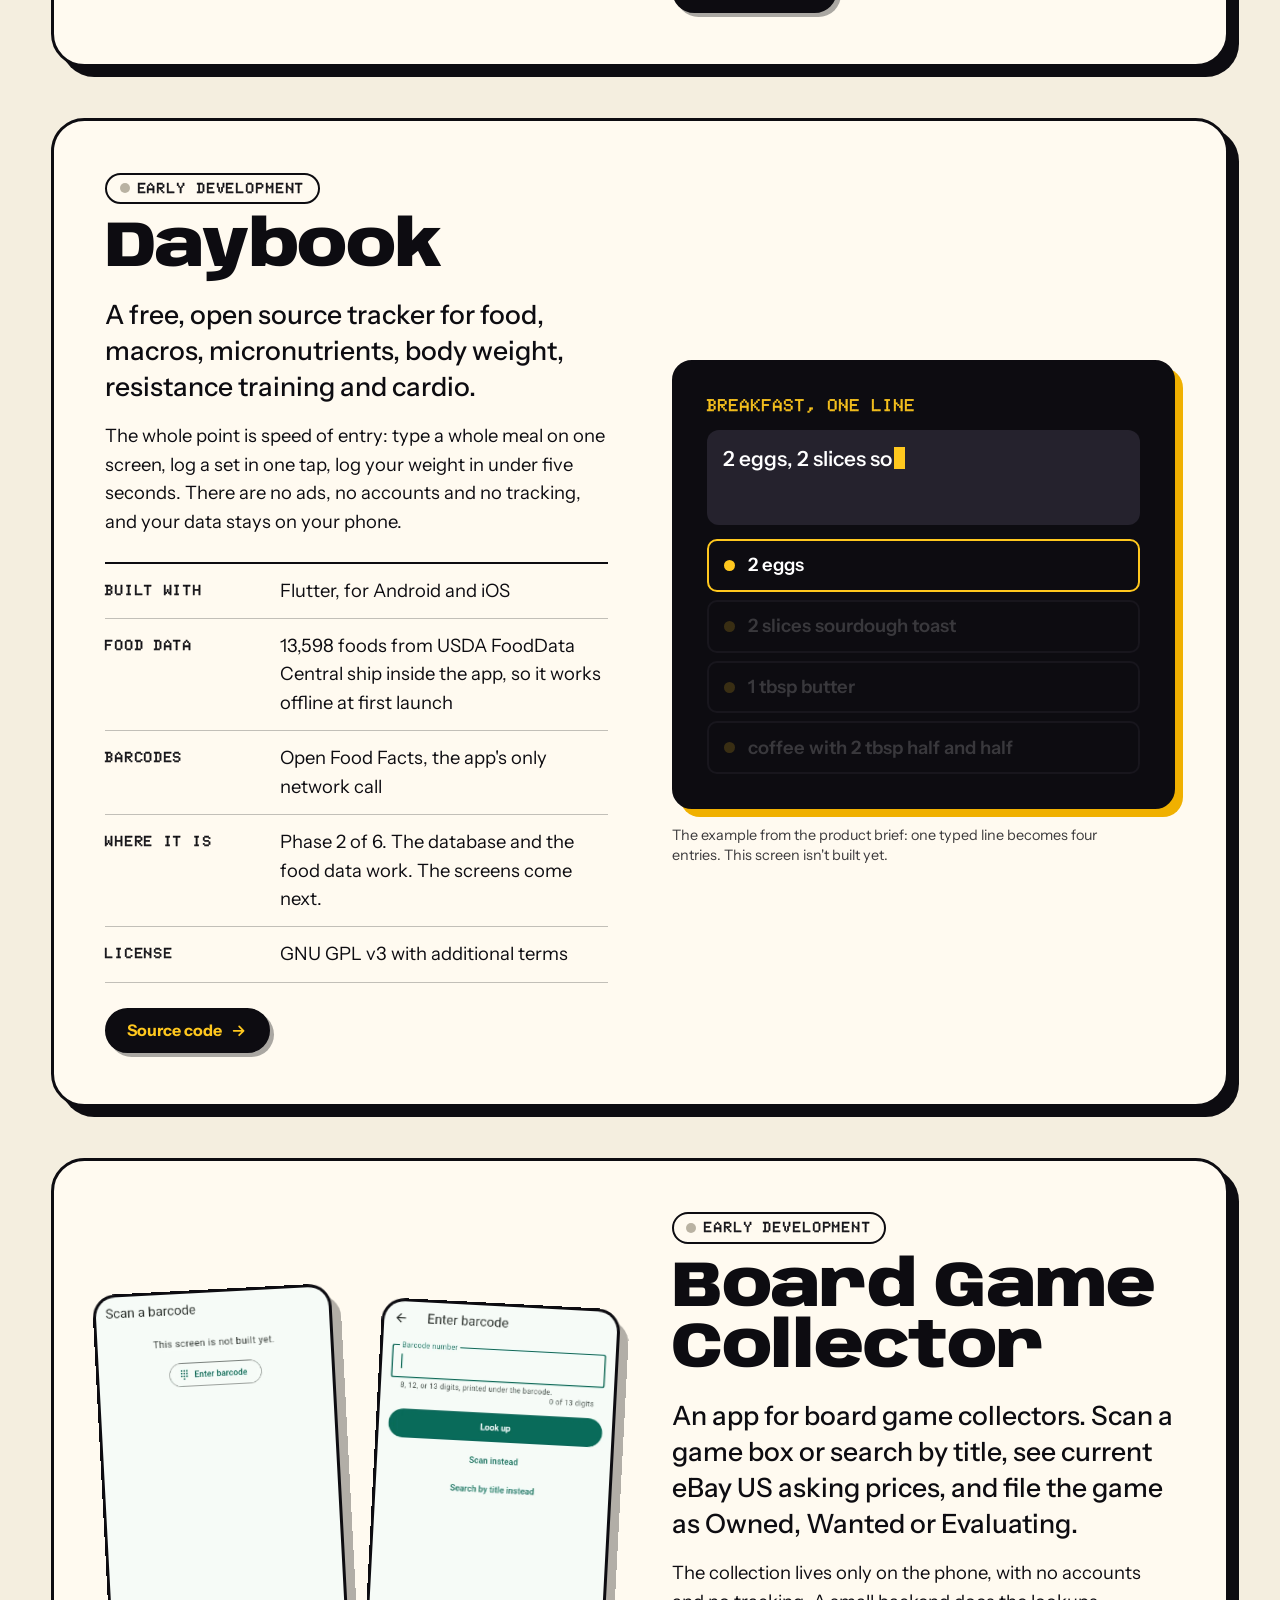
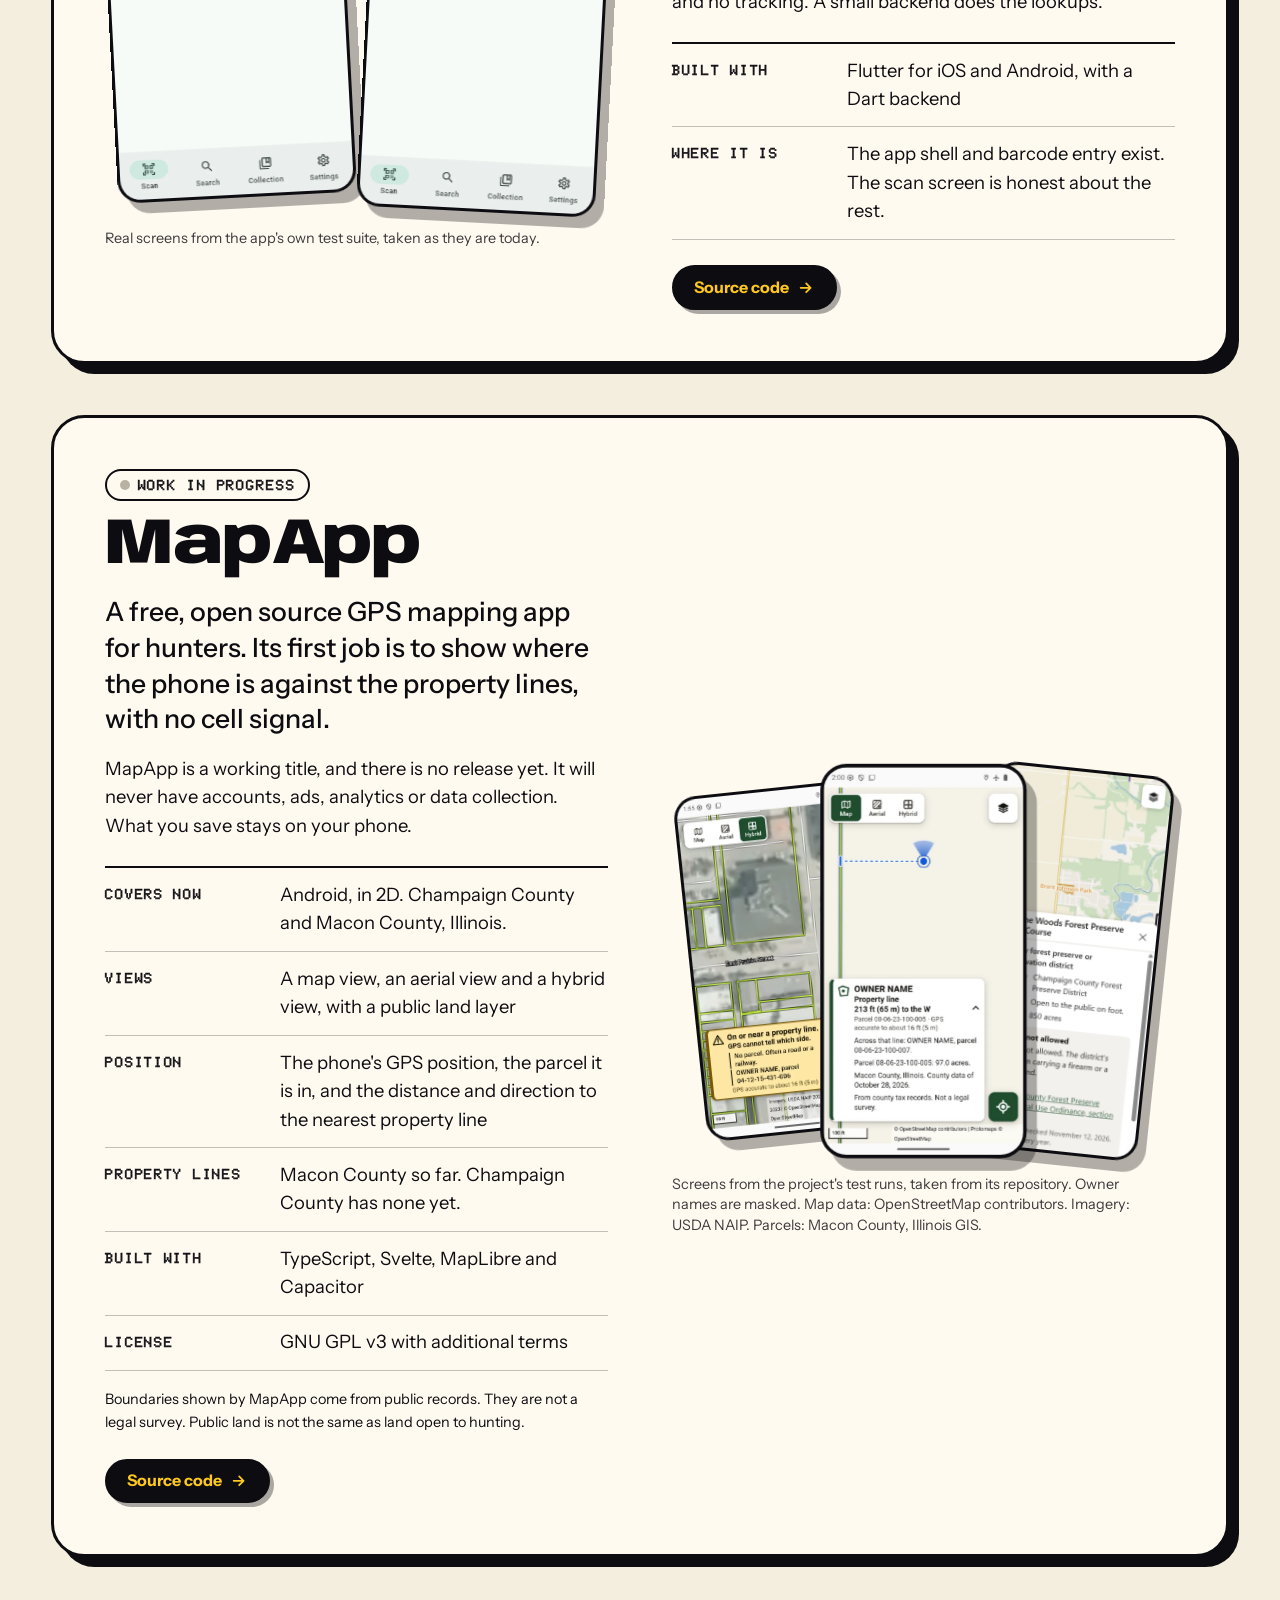
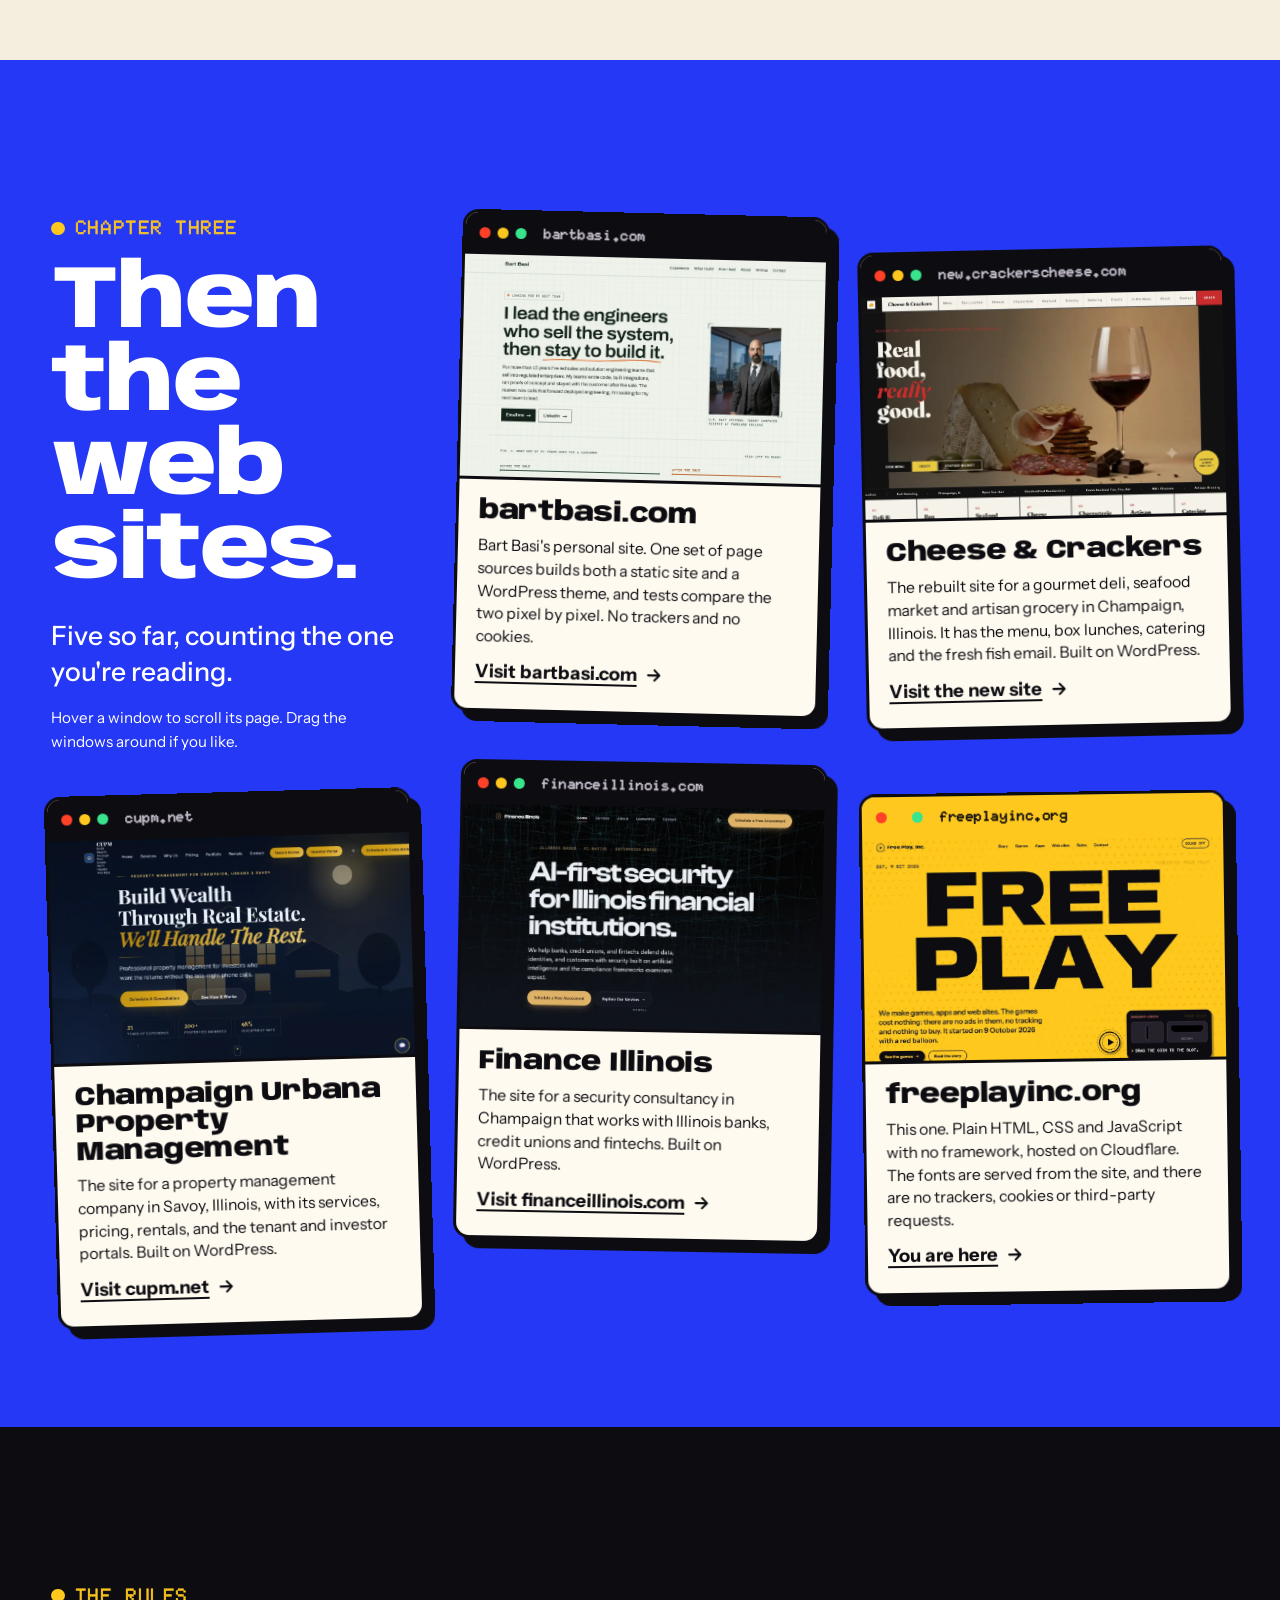
==== commit 3789513e: "Add the license files and the footer license line Matches freeplayinc.org: GNU GPL v3 with additiona" ====
--- a/index.html
+++ b/index.html
@@ -672,6 +672,7 @@
       <p>Copyright 2026 Free Play, Inc.</p>
       <p>Made by Bart Basi, with assistance from Claude.</p>
       <p>This site sets no cookies and loads nothing from anyone else.</p>
+      <p>It is free software under the GNU GPL v3 with additional terms. <a href="https://github.com/bartbasi/freeplayinc.org">Source code</a></p>
       <a class="btn" href="#top">Play again</a>
     </div>
   </div>
--- a/css/site.css
+++ b/css/site.css
@@ -547,6 +547,7 @@
 .foot a:not(.btn):hover { text-decoration: underline; text-decoration-thickness: 2px; text-underline-offset: 4px; }
 .foot__fine { display: grid; gap: .35rem; justify-items: start; font-size: .95rem; }
 .foot__fine .btn { margin-top: .9rem; }
+.foot .foot__fine p a { text-decoration: underline; text-decoration-thickness: 1.5px; text-underline-offset: 3px; }
 .foot__mega { font-family: var(--display); font-weight: 900; font-stretch: 150%; text-transform: uppercase; font-size: 11vw; line-height: .74; letter-spacing: -.03em; white-space: nowrap; text-align: center; margin-top: clamp(30px, 5vw, 70px); margin-bottom: -.07em; }
 @media (max-width: 820px) { .foot__cols { grid-template-columns: repeat(2, minmax(0, 1fr)); } .foot__fine { grid-column: 1 / -1; } }
 
